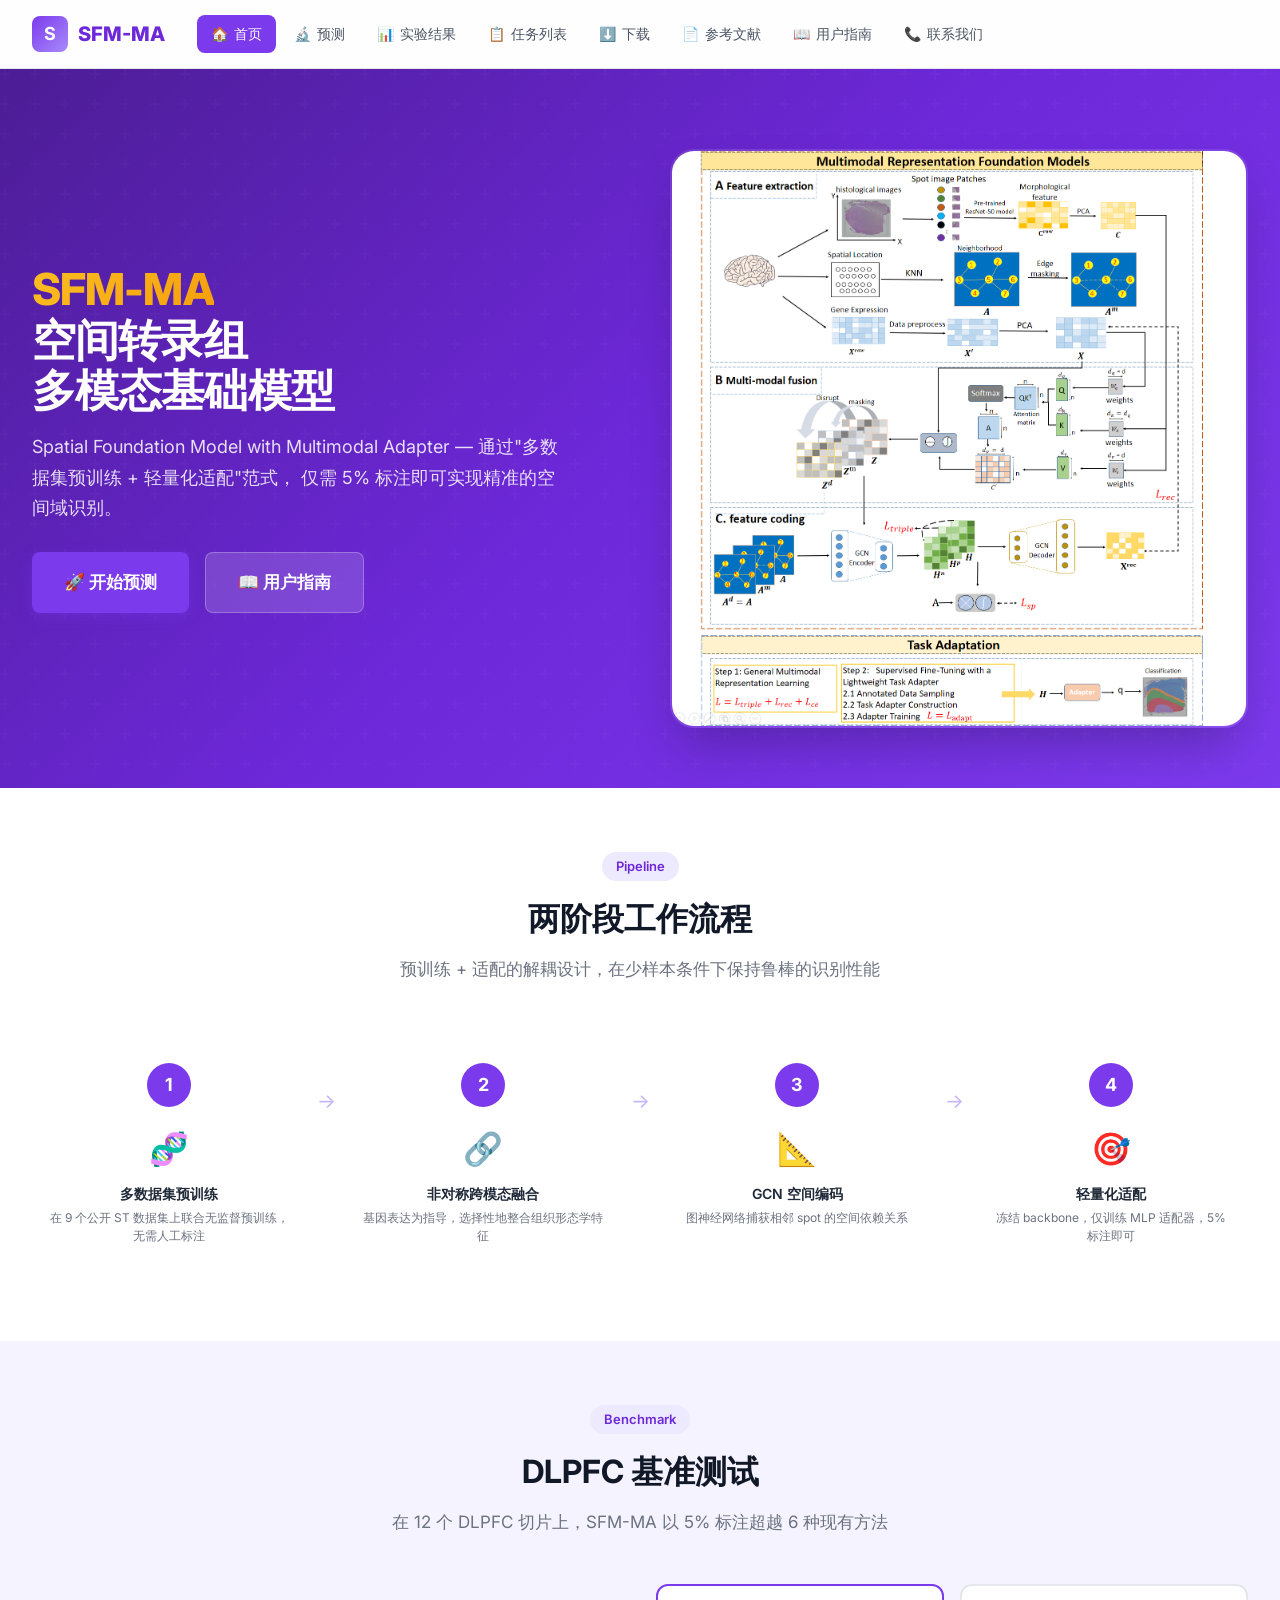
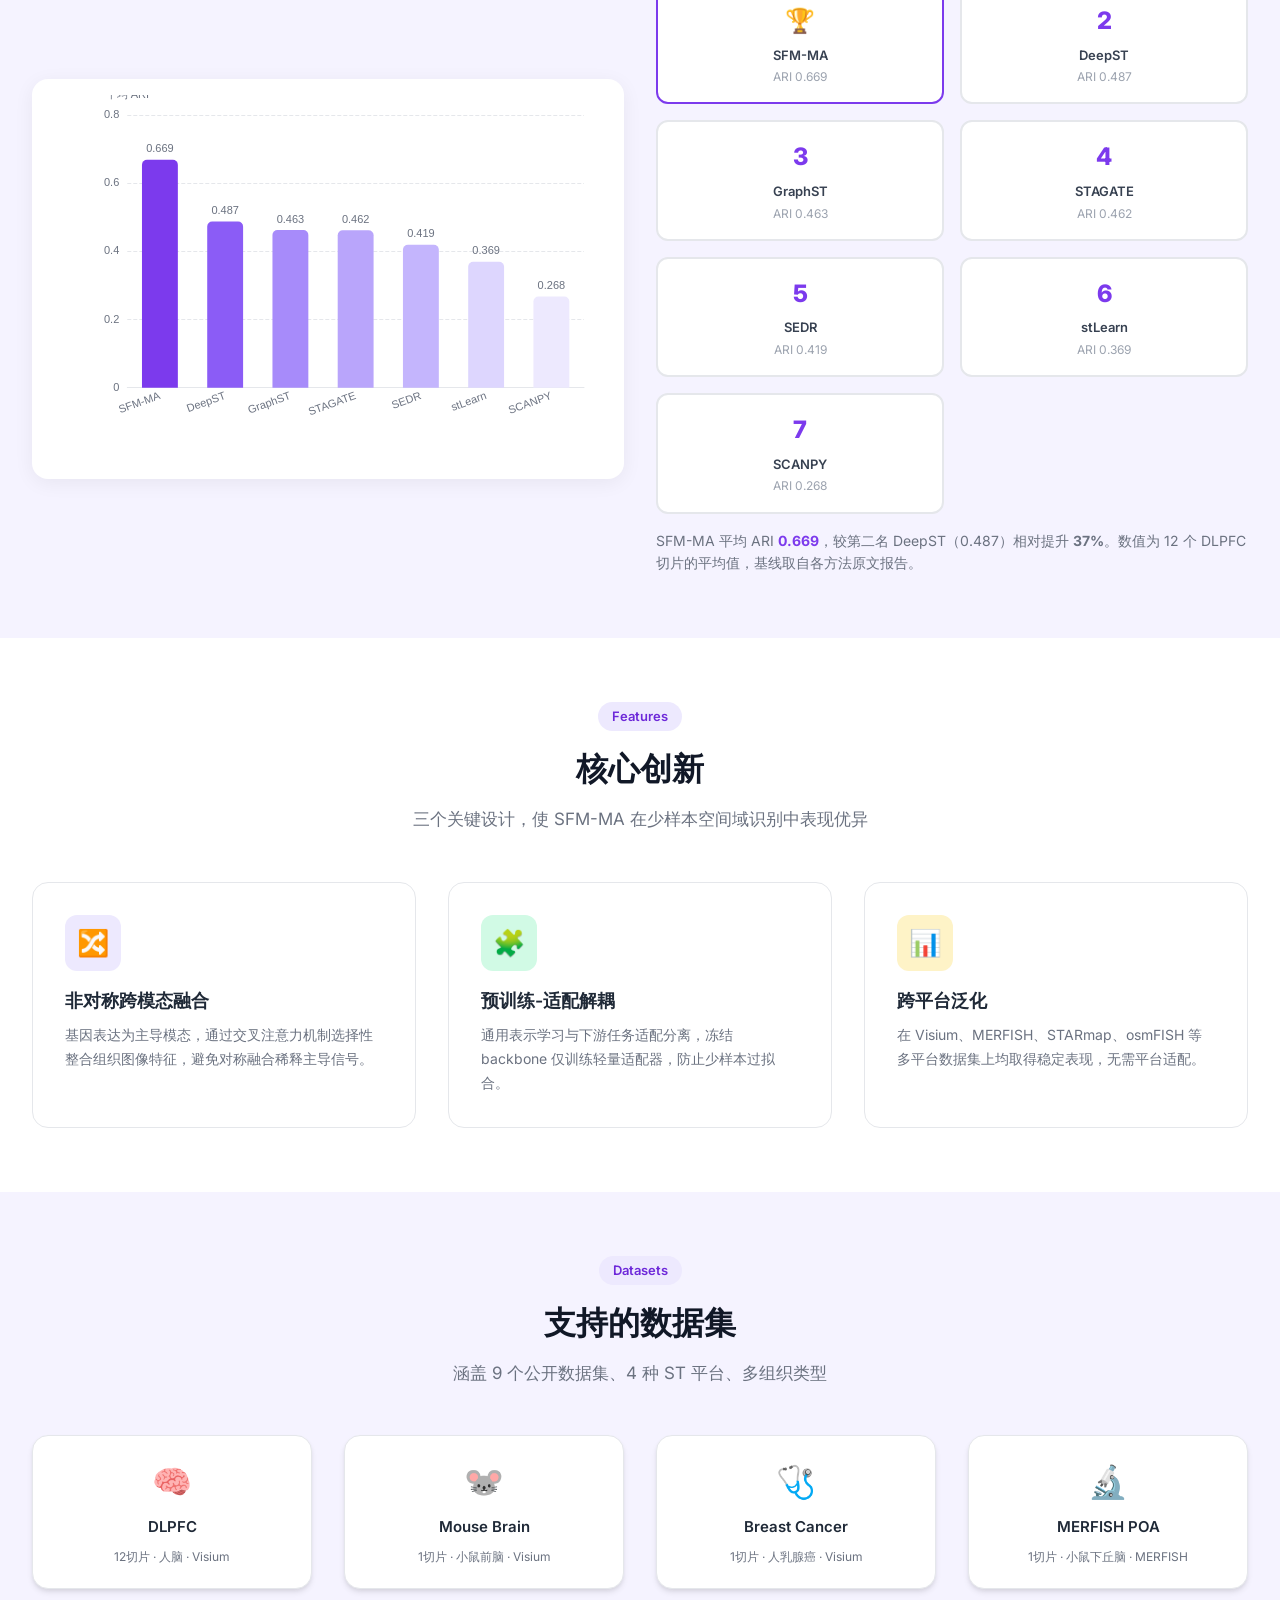
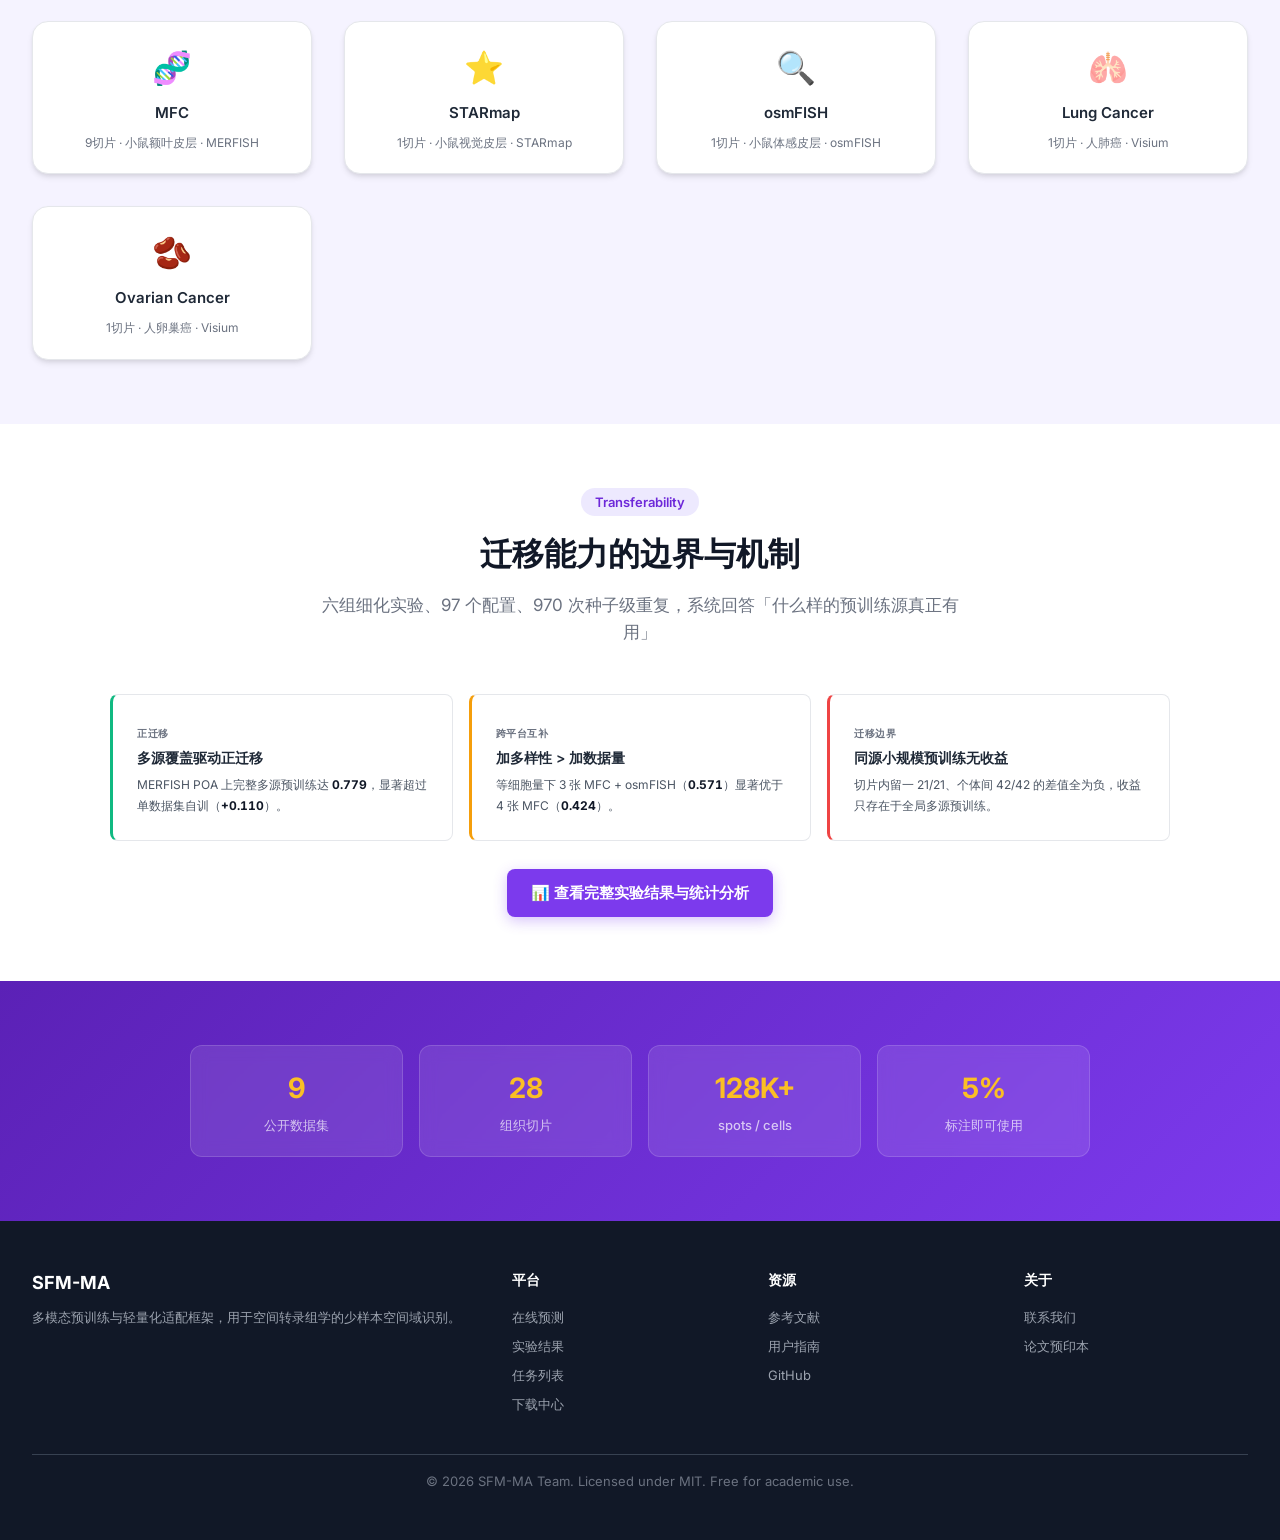
==== index.html @ b17f6df1 "发布 SFM-MA 在线服务静态站点 由 web/build_static_site.py 从 Flask 应用导出，纯静态、无后端依赖。  内容： - 8 个页面（首页 / 在线预测 / 实验结果 " ====
<!DOCTYPE html>
<html lang="zh-CN">
<head>
<meta charset="UTF-8">
<meta name="viewport" content="width=device-width, initial-scale=1.0">
<title>SFM-MA — 空间转录组多模态基础模型 — Spatial Foundation Model</title>
<link rel="icon" href="data:image/svg+xml,<svg xmlns='http://www.w3.org/2000/svg' viewBox='0 0 32 32'><rect width='32' height='32' rx='8' fill='%237C3AED'/><text x='16' y='23' font-size='20' font-weight='bold' fill='white' text-anchor='middle'>S</text></svg>">
<link rel="stylesheet" href="static/css/style.css">
<script src="static/js/echarts.min.js"></script>
<script>window.SFM_STATIC={base:"static/"};</script>
<script src="static/js/app.js"></script>


</head>
<body>

<!-- Navigation -->
<nav class="navbar">
  <div class="navbar-inner">
    <a href="index.html" class="navbar-logo">
      <span class="logo-icon">S</span>
      SFM-MA
    </a>
    <div class="navbar-links" id="navLinks">
      <a href="index.html" class="nav-link active">
        <span class="nav-icon">🏠</span>首页
      </a>
      <a href="predict.html" class="nav-link ">
        <span class="nav-icon">🔬</span>预测
      </a>
      <a href="experiments.html" class="nav-link ">
        <span class="nav-icon">📊</span>实验结果
      </a>
      <a href="tasks.html" class="nav-link ">
        <span class="nav-icon">📋</span>任务列表
      </a>
      <a href="download.html" class="nav-link ">
        <span class="nav-icon">⬇️</span>下载
      </a>
      <a href="references.html" class="nav-link ">
        <span class="nav-icon">📄</span>参考文献
      </a>
      <a href="guide.html" class="nav-link ">
        <span class="nav-icon">📖</span>用户指南
      </a>
      <a href="contact.html" class="nav-link ">
        <span class="nav-icon">📞</span>联系我们
      </a>
    </div>
    <button class="navbar-toggle" onclick="toggleNav()" aria-label="导航菜单">☰</button>
  </div>
</nav>



<!-- Hero -->
<section class="hero">
  <div class="hero-inner">
    <div>
      <h1>
        <span class="highlight">SFM-MA</span><br>
        空间转录组<br>多模态基础模型
      </h1>
      <p>
        Spatial Foundation Model with Multimodal Adapter — 通过"多数据集预训练 + 轻量化适配"范式，
        仅需 5% 标注即可实现精准的空间域识别。
      </p>
      <div class="hero-actions">
        <a href="predict.html" class="btn btn-primary btn-lg">🚀 开始预测</a>
        <a href="guide.html" class="btn btn-secondary btn-lg">📖 用户指南</a>
      </div>
    </div>
    <div class="hero-image">
      <img src="static/figs/SFM-MA-workflow.png" alt="SFM-MA Workflow">
    </div>
  </div>
</section>

<!-- 工作流程 -->
<section class="section" style="background: #fff;">
  <div class="section-inner">
    <div class="section-header">
      <span class="badge">Pipeline</span>
      <h2>两阶段工作流程</h2>
      <p>预训练 + 适配的解耦设计，在少样本条件下保持鲁棒的识别性能</p>
    </div>
    <div class="workflow">
      <div class="workflow-step">
        <span class="step-number">1</span>
        <span class="step-icon">🧬</span>
        <h4>多数据集预训练</h4>
        <p>在 9 个公开 ST 数据集上联合无监督预训练，无需人工标注</p>
      </div>
      <div class="workflow-connector">→</div>
      <div class="workflow-step">
        <span class="step-number">2</span>
        <span class="step-icon">🔗</span>
        <h4>非对称跨模态融合</h4>
        <p>基因表达为指导，选择性地整合组织形态学特征</p>
      </div>
      <div class="workflow-connector">→</div>
      <div class="workflow-step">
        <span class="step-number">3</span>
        <span class="step-icon">📐</span>
        <h4>GCN 空间编码</h4>
        <p>图神经网络捕获相邻 spot 的空间依赖关系</p>
      </div>
      <div class="workflow-connector">→</div>
      <div class="workflow-step">
        <span class="step-number">4</span>
        <span class="step-icon">🎯</span>
        <h4>轻量化适配</h4>
        <p>冻结 backbone，仅训练 MLP 适配器，5% 标注即可</p>
      </div>
    </div>
  </div>
</section>

<!-- 方法对比 -->
<section class="section" style="background: var(--primary-50);">
  <div class="section-inner">
    <div class="section-header">
      <span class="badge">Benchmark</span>
      <h2>DLPFC 基准测试</h2>
      <p>在 12 个 DLPFC 切片上，SFM-MA 以 5% 标注超越 6 种现有方法</p>
    </div>
    <div style="display: grid; grid-template-columns: 1fr 1fr; gap: 32px; align-items: center;">
      <div id="benchmarkChart" style="height: 400px; background: #fff; border-radius: 16px; box-shadow: 0 4px 20px rgba(0,0,0,0.06); padding: 16px;"></div>
      <div>
        <div class="methods-showcase" style="grid-template-columns: 1fr 1fr;" id="methodCards"></div>
        <p style="margin-top: 16px; font-size: 14px; color: var(--gray-500);" id="benchmarkNote"></p>
      </div>
    </div>
  </div>
</section>

<!-- 核心特点 -->
<section class="section" style="background: #fff;">
  <div class="section-inner">
    <div class="section-header">
      <span class="badge">Features</span>
      <h2>核心创新</h2>
      <p>三个关键设计，使 SFM-MA 在少样本空间域识别中表现优异</p>
    </div>
    <div class="grid-3">
      <div class="feature-card">
        <div class="fc-icon" style="background: var(--primary-100); color: var(--primary-600);">🔀</div>
        <h3>非对称跨模态融合</h3>
        <p>基因表达为主导模态，通过交叉注意力机制选择性整合组织图像特征，避免对称融合稀释主导信号。</p>
      </div>
      <div class="feature-card">
        <div class="fc-icon" style="background: #D1FAE5; color: #059669;">🧩</div>
        <h3>预训练-适配解耦</h3>
        <p>通用表示学习与下游任务适配分离，冻结 backbone 仅训练轻量适配器，防止少样本过拟合。</p>
      </div>
      <div class="feature-card">
        <div class="fc-icon" style="background: #FEF3C7; color: #D97706;">📊</div>
        <h3>跨平台泛化</h3>
        <p>在 Visium、MERFISH、STARmap、osmFISH 等多平台数据集上均取得稳定表现，无需平台适配。</p>
      </div>
    </div>
  </div>
</section>

<!-- 支持的数据集 -->
<section class="section" style="background: var(--primary-50);">
  <div class="section-inner">
    <div class="section-header">
      <span class="badge">Datasets</span>
      <h2>支持的数据集</h2>
      <p>涵盖 9 个公开数据集、4 种 ST 平台、多组织类型</p>
    </div>
    <div class="grid-4">
      
      <div class="card" style="text-align: center; padding: 20px 16px;">
        <div style="font-size: 32px; margin-bottom: 8px;">🧠</div>
        <h3 style="font-size: 15px; font-weight: 600;">DLPFC</h3>
        <p style="font-size: 12px;">12切片 · 人脑 · Visium</p>
      </div>
      
      <div class="card" style="text-align: center; padding: 20px 16px;">
        <div style="font-size: 32px; margin-bottom: 8px;">🐭</div>
        <h3 style="font-size: 15px; font-weight: 600;">Mouse Brain</h3>
        <p style="font-size: 12px;">1切片 · 小鼠前脑 · Visium</p>
      </div>
      
      <div class="card" style="text-align: center; padding: 20px 16px;">
        <div style="font-size: 32px; margin-bottom: 8px;">🩺</div>
        <h3 style="font-size: 15px; font-weight: 600;">Breast Cancer</h3>
        <p style="font-size: 12px;">1切片 · 人乳腺癌 · Visium</p>
      </div>
      
      <div class="card" style="text-align: center; padding: 20px 16px;">
        <div style="font-size: 32px; margin-bottom: 8px;">🔬</div>
        <h3 style="font-size: 15px; font-weight: 600;">MERFISH POA</h3>
        <p style="font-size: 12px;">1切片 · 小鼠下丘脑 · MERFISH</p>
      </div>
      
      <div class="card" style="text-align: center; padding: 20px 16px;">
        <div style="font-size: 32px; margin-bottom: 8px;">🧬</div>
        <h3 style="font-size: 15px; font-weight: 600;">MFC</h3>
        <p style="font-size: 12px;">9切片 · 小鼠额叶皮层 · MERFISH</p>
      </div>
      
      <div class="card" style="text-align: center; padding: 20px 16px;">
        <div style="font-size: 32px; margin-bottom: 8px;">⭐</div>
        <h3 style="font-size: 15px; font-weight: 600;">STARmap</h3>
        <p style="font-size: 12px;">1切片 · 小鼠视觉皮层 · STARmap</p>
      </div>
      
      <div class="card" style="text-align: center; padding: 20px 16px;">
        <div style="font-size: 32px; margin-bottom: 8px;">🔍</div>
        <h3 style="font-size: 15px; font-weight: 600;">osmFISH</h3>
        <p style="font-size: 12px;">1切片 · 小鼠体感皮层 · osmFISH</p>
      </div>
      
      <div class="card" style="text-align: center; padding: 20px 16px;">
        <div style="font-size: 32px; margin-bottom: 8px;">🫁</div>
        <h3 style="font-size: 15px; font-weight: 600;">Lung Cancer</h3>
        <p style="font-size: 12px;">1切片 · 人肺癌 · Visium</p>
      </div>
      
      <div class="card" style="text-align: center; padding: 20px 16px;">
        <div style="font-size: 32px; margin-bottom: 8px;">🫘</div>
        <h3 style="font-size: 15px; font-weight: 600;">Ovarian Cancer</h3>
        <p style="font-size: 12px;">1切片 · 人卵巢癌 · Visium</p>
      </div>
      
    </div>
  </div>
</section>

<!-- 迁移实验亮点 -->
<section class="section" style="background: #fff;">
  <div class="section-inner">
    <div class="section-header">
      <span class="badge">Transferability</span>
      <h2>迁移能力的边界与机制</h2>
      <p>六组细化实验、97 个配置、970 次种子级重复，系统回答「什么样的预训练源真正有用」</p>
    </div>
    <div class="finding-grid" style="max-width: 1060px; margin: 0 auto;">
      <div class="finding" data-kind="pos">
        <div class="finding-tag">正迁移</div>
        <h4>多源覆盖驱动正迁移</h4>
        <p>MERFISH POA 上完整多源预训练达 <b>0.779</b>，显著超过单数据集自训（<b>+0.110</b>）。</p>
      </div>
      <div class="finding" data-kind="eq">
        <div class="finding-tag">跨平台互补</div>
        <h4>加多样性 &gt; 加数据量</h4>
        <p>等细胞量下 3 张 MFC + osmFISH（<b>0.571</b>）显著优于 4 张 MFC（<b>0.424</b>）。</p>
      </div>
      <div class="finding" data-kind="neg">
        <div class="finding-tag">迁移边界</div>
        <h4>同源小规模预训练无收益</h4>
        <p>切片内留一 21/21、个体间 42/42 的差值全为负，收益只存在于全局多源预训练。</p>
      </div>
    </div>
    <div style="text-align: center; margin-top: 28px;">
      <a href="experiments.html" class="btn btn-primary">📊 查看完整实验结果与统计分析</a>
    </div>
  </div>
</section>

<!-- 统计数字 -->
<section class="section" style="background: linear-gradient(135deg, var(--primary-800), var(--primary-600)); color: #fff;">
  <div class="section-inner">
    <div class="stat-grid" style="max-width: 900px; margin: 0 auto;" id="heroStats">
      
      <div class="stat-card" style="background: rgba(255,255,255,0.1); border: 1px solid rgba(255,255,255,0.15); backdrop-filter: blur(8px);">
        <div class="stat-value" style="color: var(--accent-light);">9</div>
        <div class="stat-label" style="color: rgba(255,255,255,0.7);">公开数据集</div>
      </div>
      
      <div class="stat-card" style="background: rgba(255,255,255,0.1); border: 1px solid rgba(255,255,255,0.15); backdrop-filter: blur(8px);">
        <div class="stat-value" style="color: var(--accent-light);">28</div>
        <div class="stat-label" style="color: rgba(255,255,255,0.7);">组织切片</div>
      </div>
      
      <div class="stat-card" style="background: rgba(255,255,255,0.1); border: 1px solid rgba(255,255,255,0.15); backdrop-filter: blur(8px);">
        <div class="stat-value" style="color: var(--accent-light);">128K+</div>
        <div class="stat-label" style="color: rgba(255,255,255,0.7);">spots / cells</div>
      </div>
      
      <div class="stat-card" style="background: rgba(255,255,255,0.1); border: 1px solid rgba(255,255,255,0.15); backdrop-filter: blur(8px);">
        <div class="stat-value" style="color: var(--accent-light);">5%</div>
        <div class="stat-label" style="color: rgba(255,255,255,0.7);">标注即可使用</div>
      </div>
      
    </div>
  </div>
</section>

<script>
(function () {
  var S = window.SFM;

  // 基准图与方法卡：数值来自 /api/baselines，避免页面里再存一份会过期的副本
  S.api('/api/baselines').then(function (b) {
    var avg = b.dlpfc_average || {};
    var ranked = b.methods.filter(function (m) { return avg[m]; })
      .map(function (m) { return { name: m, ari: avg[m].ari, nmi: avg[m].nmi }; })
      .sort(function (x, y) { return y.ari - x.ari; });

    var shades = ['#7C3AED', '#8B5CF6', '#A78BFA', '#B9A5FB', '#C4B5FD', '#DDD6FE', '#EDE9FE'];
    S.chart('benchmarkChart', {
      tooltip: S.tooltipStyle({
        trigger: 'axis', axisPointer: { type: 'shadow' },
        formatter: function (ps) {
          var d = ranked[ps[0].dataIndex];
          return '<b>' + d.name + '</b><br/>ARI ' + S.fmt(d.ari, 3) + '<br/>NMI ' + S.fmt(d.nmi, 3);
        }
      }),
      grid: { left: 56, right: 24, top: 20, bottom: 40, containLabel: true },
      xAxis: Object.assign({ type: 'category', data: ranked.map(function (d) { return d.name; }) },
        S.axisStyle(), { axisLabel: { color: S.C.textSoft, fontSize: 11, rotate: 20 } }),
      yAxis: Object.assign({ type: 'value', min: 0, max: 0.8 }, S.axisStyle('平均 ARI')),
      series: [{
        type: 'bar', barWidth: '55%',
        data: ranked.map(function (d, i) {
          return {
            value: d.ari,
            itemStyle: { color: shades[i] || shades[shades.length - 1], borderRadius: [5, 5, 0, 0] }
          };
        }),
        label: {
          show: true, position: 'top', fontSize: 11, color: S.C.textSoft,
          formatter: function (p) { return S.fmt(p.value, 3); }
        }
      }]
    });

    document.getElementById('methodCards').innerHTML = ranked.map(function (d, i) {
      return '<div class="method-card" style="border-color:' +
        (i === 0 ? 'var(--primary-600)' : 'var(--gray-200)') + ';">' +
        '<div class="mc-rank">' + (i === 0 ? '🏆' : (i + 1)) + '</div>' +
        '<div class="mc-name">' + d.name + '</div>' +
        '<div class="mc-ari">ARI ' + S.fmt(d.ari, 3) + '</div></div>';
    }).join('');

    if (ranked.length > 1) {
      var top = ranked[0], second = ranked[1];
      var rel = ((top.ari - second.ari) / second.ari * 100).toFixed(0);
      document.getElementById('benchmarkNote').innerHTML =
        top.name + ' 平均 ARI <strong style="color:var(--primary-600);">' + S.fmt(top.ari, 3) +
        '</strong>，较第二名 ' + second.name + '（' + S.fmt(second.ari, 3) + '）相对提升 <strong>' +
        rel + '%</strong>。数值为 12 个 DLPFC 切片的平均值，基线取自各方法原文报告。';
    }
  }).catch(function () {
    document.getElementById('benchmarkNote').textContent =
      '基准数据尚未生成，请运行 python web/build_web_data.py。';
  });

  // 底部统计条：同样改为实测值
  S.api('/api/summary').then(function (d) {
    var s = d.datasets || {};
    var vals = [
      [s.n_datasets, '公开数据集'],
      [s.n_slices, '组织切片'],
      [s.total_spots ? (s.total_spots / 1000).toFixed(0) + 'K+' : '—', 'spots / cells'],
      ['5%', '标注即可使用']
    ];
    var cards = document.querySelectorAll('#heroStats .stat-card');
    vals.forEach(function (v, i) {
      if (!cards[i]) return;
      cards[i].querySelector('.stat-value').textContent = v[0] == null ? '—' : v[0];
      cards[i].querySelector('.stat-label').textContent = v[1];
    });
  }).catch(function () { /* 保留模板里的静态兜底数值 */ });
})();
</script>



<!-- Footer -->
<footer class="footer">
  <div class="footer-inner">
    <div class="footer-brand">
      <h4>SFM-MA</h4>
      <p>多模态预训练与轻量化适配框架，用于空间转录组学的少样本空间域识别。</p>
    </div>
    <div class="footer-col">
      <h5>平台</h5>
      <a href="predict.html">在线预测</a>
      <a href="experiments.html">实验结果</a>
      <a href="tasks.html">任务列表</a>
      <a href="download.html">下载中心</a>
    </div>
    <div class="footer-col">
      <h5>资源</h5>
      <a href="references.html">参考文献</a>
      <a href="guide.html">用户指南</a>
      <a href="https://github.com/lxh321123/SFM-MA" target="_blank">GitHub</a>
    </div>
    <div class="footer-col">
      <h5>关于</h5>
      <a href="contact.html">联系我们</a>
      <a href="https://arxiv.org" target="_blank">论文预印本</a>
    </div>
  </div>
  <div class="footer-bottom">
    © 2026 SFM-MA Team. Licensed under MIT. Free for academic use.
  </div>
</footer>

<script>
function toggleNav() {
  document.getElementById('navLinks').classList.toggle('open');
}
// 点击页面其他区域关闭导航
document.addEventListener('click', function(e) {
  if (!e.target.closest('.navbar')) {
    document.getElementById('navLinks').classList.remove('open');
  }
});
</script>


<script>
/* 静态模式：把页面上残留的 /api/download/<key> 链接改写到 files/ 实际文件 */
(function () {
  if (!window.SFM_STATIC) return;
  fetch(window.SFM_STATIC.base + 'data/downloads.json')
    .then(function (r) { return r.json(); })
    .then(function (list) {
      var by = {};
      list.forEach(function (i) { by[i.key] = i; });
      document.querySelectorAll('a[href*="/api/download/"]').forEach(function (a) {
        var key = a.getAttribute('href').split('/api/download/')[1];
        var item = by[key];
        if (item && item.available) {
          // href 已是相对站点根的 files/xxx，页面本身也在根目录，直接用即可
          a.setAttribute('href', item.href);
          a.setAttribute('download', item.filename);
        } else {
          a.classList.add('disabled');
          a.removeAttribute('href');
          a.title = item && item.reason ? item.reason : '该文件未包含在静态站点中';
        }
      });
    });
})();
</script>
</body>
</html>
---- static/css/style.css ----
/* ==========================================================
   SFM-MA Web — Purple Theme Design System
   Reference: enrichRBP-style bioinformatics platform
   ========================================================== */

@import url('https://fonts.googleapis.com/css2?family=Inter:wght@300;400;500;600;700;800&display=swap');

:root {
  /* Purple Palette */
  --primary-50: #F5F3FF;
  --primary-100: #EDE9FE;
  --primary-200: #DDD6FE;
  --primary-300: #C4B5FD;
  --primary-400: #A78BFA;
  --primary-500: #8B5CF6;
  --primary-600: #7C3AED;
  --primary-700: #6D28D9;
  --primary-800: #5B21B6;
  --primary-900: #4C1D95;

  /* Neutral */
  --gray-50: #F9FAFB;
  --gray-100: #F3F4F6;
  --gray-200: #E5E7EB;
  --gray-300: #D1D5DB;
  --gray-400: #9CA3AF;
  --gray-500: #6B7280;
  --gray-600: #4B5563;
  --gray-700: #374151;
  --gray-800: #1F2937;
  --gray-900: #111827;

  /* Accent */
  --accent: #F59E0B;
  --accent-light: #FBBF24;
  --success: #10B981;
  --error: #EF4444;
  --warning: #F59E0B;

  /* Spacing */
  --space-xs: 4px;
  --space-sm: 8px;
  --space-md: 16px;
  --space-lg: 24px;
  --space-xl: 32px;
  --space-2xl: 48px;
  --space-3xl: 64px;

  /* Typography */
  --font: 'Inter', -apple-system, 'Microsoft YaHei', sans-serif;
  --font-mono: 'JetBrains Mono', 'Consolas', monospace;

  /* Shadows */
  --shadow-sm: 0 1px 2px rgba(0,0,0,0.05);
  --shadow: 0 4px 6px -1px rgba(0,0,0,0.1), 0 2px 4px -1px rgba(0,0,0,0.06);
  --shadow-md: 0 10px 15px -3px rgba(0,0,0,0.1), 0 4px 6px -2px rgba(0,0,0,0.05);
  --shadow-lg: 0 20px 25px -5px rgba(0,0,0,0.1), 0 10px 10px -5px rgba(0,0,0,0.04);
  --shadow-xl: 0 25px 50px -12px rgba(0,0,0,0.25);

  /* Radius */
  --radius-sm: 8px;      /* 表单控件 / 小徽标：此前被 6 处引用但未定义，圆角一直是 0 */
  --radius: 12px;
  --radius-lg: 16px;
  --radius-xl: 24px;
  --radius-full: 9999px;

  /* Transitions */
  --transition: all 0.2s cubic-bezier(0.4,0,0.2,1);
}

/* ==========================================================
   Reset & Base
   ========================================================== */
*, *::before, *::after { box-sizing: border-box; margin: 0; padding: 0; }

html { scroll-behavior: smooth; }

body {
  font-family: var(--font);
  background: var(--primary-50);
  color: var(--gray-800);
  line-height: 1.6;
  min-height: 100vh;
  display: flex;
  flex-direction: column;
}

a { color: var(--primary-600); text-decoration: none; transition: var(--transition); }
a:hover { color: var(--primary-800); }

img { max-width: 100%; height: auto; }

/* ==========================================================
   Navigation
   ========================================================== */
.navbar {
  background: rgba(255,255,255,0.9);
  backdrop-filter: blur(12px);
  -webkit-backdrop-filter: blur(12px);
  border-bottom: 1px solid var(--gray-200);
  position: sticky;
  top: 0;
  z-index: 1000;
  padding: 0 var(--space-xl);
}

.navbar-inner {
  max-width: 1280px;
  margin: 0 auto;
  display: flex;
  align-items: center;
  height: 68px;
  gap: var(--space-xl);
}

.navbar-logo {
  display: flex;
  align-items: center;
  gap: 10px;
  font-weight: 800;
  font-size: 20px;
  color: var(--primary-700);
  flex-shrink: 0;
}

.navbar-logo .logo-icon {
  width: 36px;
  height: 36px;
  background: linear-gradient(135deg, var(--primary-600), var(--primary-400));
  border-radius: var(--radius-sm);
  display: flex;
  align-items: center;
  justify-content: center;
  color: #fff;
  font-size: 18px;
  font-weight: 700;
}

.navbar-links {
  display: flex;
  align-items: center;
  gap: 4px;
  flex: 1;
  overflow-x: auto;
  scrollbar-width: none;
}

.navbar-links::-webkit-scrollbar { display: none; }

.navbar-links a {
  padding: 8px 14px;
  border-radius: var(--radius-sm);
  color: var(--gray-600);
  font-size: 14px;
  font-weight: 500;
  white-space: nowrap;
  transition: var(--transition);
}

.navbar-links a:hover {
  background: var(--primary-100);
  color: var(--primary-700);
}

.navbar-links a.active {
  background: var(--primary-600);
  color: #fff;
}

.navbar-links a .nav-icon { margin-right: 6px; }

.navbar-right {
  display: flex;
  align-items: center;
  gap: var(--space-md);
  flex-shrink: 0;
}

.navbar-toggle {
  display: none;
  background: none;
  border: none;
  font-size: 24px;
  color: var(--gray-600);
  cursor: pointer;
  padding: 8px;
}

/* ==========================================================
   Hero Section
   ========================================================== */
.hero {
  background: linear-gradient(135deg, var(--primary-900) 0%, var(--primary-700) 50%, var(--primary-600) 100%);
  color: #fff;
  padding: 80px var(--space-xl) 60px;
  position: relative;
  overflow: hidden;
}

.hero::before {
  content: '';
  position: absolute;
  top: 0; right: 0; bottom: 0; left: 0;
  background: url("data:image/svg+xml,%3Csvg width='60' height='60' viewBox='0 0 60 60' xmlns='http://www.w3.org/2000/svg'%3E%3Cg fill='none' fill-rule='evenodd'%3E%3Cg fill='%23ffffff' fill-opacity='0.04'%3E%3Cpath d='M36 34v-4h-2v4h-4v2h4v4h2v-4h4v-2h-4zm0-30V0h-2v4h-4v2h4v4h2V6h4V4h-4zM6 34v-4H4v4H0v2h4v4h2v-4h4v-2H6zM6 4V0H4v4H0v2h4v4h2V6h4V4H6z'/%3E%3C/g%3E%3C/g%3E%3C/svg%3E");
  opacity: 0.5;
}

.hero-inner {
  max-width: 1280px;
  margin: 0 auto;
  position: relative;
  z-index: 1;
  display: grid;
  grid-template-columns: 1fr 1fr;
  gap: 60px;
  align-items: center;
}

.hero h1 {
  font-size: 44px;
  font-weight: 800;
  line-height: 1.15;
  margin-bottom: 16px;
  letter-spacing: -0.02em;
}

.hero h1 .highlight {
  background: linear-gradient(135deg, var(--accent-light), var(--accent));
  -webkit-background-clip: text;
  -webkit-text-fill-color: transparent;
  background-clip: text;
}

.hero p {
  font-size: 18px;
  line-height: 1.7;
  color: rgba(255,255,255,0.85);
  margin-bottom: 28px;
  max-width: 540px;
}

.hero-actions {
  display: flex;
  gap: var(--space-md);
  flex-wrap: wrap;
}

.hero-image {
  display: flex;
  justify-content: center;
  align-items: center;
}

.hero-image img {
  border-radius: var(--radius-xl);
  box-shadow: var(--shadow-xl);
  max-width: 100%;
  border: 2px solid rgba(255,255,255,0.1);
}

/* ==========================================================
   Buttons
   ========================================================== */
.btn {
  display: inline-flex;
  align-items: center;
  gap: 8px;
  padding: 12px 24px;
  border-radius: var(--radius-sm);
  font-size: 15px;
  font-weight: 600;
  font-family: var(--font);
  border: none;
  cursor: pointer;
  transition: var(--transition);
  text-decoration: none;
  white-space: nowrap;
}

.btn-primary {
  background: var(--primary-600);
  color: #fff;
  box-shadow: 0 4px 14px rgba(124,58,237,0.3);
}

.btn-primary:hover {
  background: var(--primary-700);
  box-shadow: 0 6px 20px rgba(124,58,237,0.4);
  transform: translateY(-1px);
  color: #fff;
}

.btn-secondary {
  background: rgba(255,255,255,0.15);
  color: #fff;
  border: 1px solid rgba(255,255,255,0.25);
}

.btn-secondary:hover {
  background: rgba(255,255,255,0.25);
  color: #fff;
}

.btn-outline {
  background: transparent;
  color: var(--primary-600);
  border: 2px solid var(--primary-300);
}

.btn-outline:hover {
  background: var(--primary-50);
  border-color: var(--primary-500);
}

.btn-success {
  background: var(--success);
  color: #fff;
}

.btn-success:hover { background: #059669; color: #fff; }

.btn-sm { padding: 8px 16px; font-size: 13px; }
.btn-lg { padding: 16px 32px; font-size: 17px; }

/* ==========================================================
   Sections
   ========================================================== */
.section {
  padding: 64px var(--space-xl);
}

.section-inner {
  max-width: 1280px;
  margin: 0 auto;
}

.section-header {
  text-align: center;
  margin-bottom: 48px;
}

.section-header h2 {
  font-size: 32px;
  font-weight: 700;
  color: var(--gray-900);
  margin-bottom: 12px;
}

.section-header p {
  font-size: 17px;
  color: var(--gray-500);
  max-width: 640px;
  margin: 0 auto;
}

.section-header .badge {
  display: inline-block;
  background: var(--primary-100);
  color: var(--primary-700);
  padding: 4px 14px;
  border-radius: var(--radius-full);
  font-size: 13px;
  font-weight: 600;
  margin-bottom: 12px;
}

/* ==========================================================
   Cards
   ========================================================== */
.card {
  background: #fff;
  border-radius: var(--radius-lg);
  box-shadow: var(--shadow);
  padding: var(--space-xl);
  transition: var(--transition);
  border: 1px solid var(--gray-200);
}

.card:hover { box-shadow: var(--shadow-md); }

.card-gradient {
  background: linear-gradient(135deg, var(--primary-50), #fff);
}

.card-icon {
  width: 48px;
  height: 48px;
  border-radius: var(--radius);
  display: flex;
  align-items: center;
  justify-content: center;
  font-size: 22px;
  margin-bottom: var(--space-md);
}

.card-icon.purple { background: var(--primary-100); color: var(--primary-600); }
.card-icon.green { background: #D1FAE5; color: #059669; }
.card-icon.amber { background: #FEF3C7; color: #D97706; }
.card-icon.blue { background: #DBEAFE; color: #2563EB; }

.card h3 { font-size: 18px; font-weight: 600; margin-bottom: 8px; color: var(--gray-800); }
.card p { font-size: 14px; color: var(--gray-500); line-height: 1.7; }

/* ==========================================================
   Grids
   ========================================================== */
.grid-2 { display: grid; grid-template-columns: 1fr 1fr; gap: var(--space-xl); }
.grid-3 { display: grid; grid-template-columns: 1fr 1fr 1fr; gap: var(--space-xl); }
.grid-4 { display: grid; grid-template-columns: 1fr 1fr 1fr 1fr; gap: var(--space-xl); }

/* ==========================================================
   Form Elements
   ========================================================== */
.form-section {
  background: #fff;
  border-radius: var(--radius-lg);
  box-shadow: var(--shadow);
  padding: var(--space-xl);
  margin-bottom: var(--space-xl);
  border: 1px solid var(--gray-200);
}

.form-section h3 {
  font-size: 18px;
  font-weight: 600;
  color: var(--gray-800);
  margin-bottom: 4px;
}

.form-section .form-desc {
  font-size: 14px;
  color: var(--gray-500);
  margin-bottom: var(--space-lg);
}

.form-group {
  margin-bottom: var(--space-lg);
}

.form-group label {
  display: block;
  font-size: 14px;
  font-weight: 600;
  color: var(--gray-700);
  margin-bottom: 6px;
}

.form-group .label-desc {
  font-size: 12px;
  color: var(--gray-400);
  margin-bottom: 6px;
}

.form-control {
  width: 100%;
  padding: 10px 14px;
  border: 2px solid var(--gray-200);
  border-radius: var(--radius-sm);
  font-size: 14px;
  font-family: var(--font);
  color: var(--gray-800);
  background: var(--gray-50);
  transition: var(--transition);
  outline: none;
}

.form-control:focus {
  border-color: var(--primary-400);
  background: #fff;
  box-shadow: 0 0 0 4px rgba(139,92,246,0.1);
}

.form-control::placeholder { color: var(--gray-400); }

select.form-control { cursor: pointer; appearance: none; background-image: url("data:image/svg+xml,%3Csvg xmlns='http://www.w3.org/2000/svg' width='12' height='12' viewBox='0 0 12 12'%3E%3Cpath fill='%236B7280' d='M6 8L1 3h10z'/%3E%3C/svg%3E"); background-repeat: no-repeat; background-position: right 12px center; padding-right: 36px; }

textarea.form-control { resize: vertical; min-height: 100px; font-family: var(--font-mono); font-size: 13px; }

.form-row { display: grid; grid-template-columns: 1fr 1fr; gap: var(--space-md); }

.form-tip {
  background: var(--primary-50);
  border: 1px solid var(--primary-200);
  border-radius: var(--radius-sm);
  padding: 12px 16px;
  font-size: 13px;
  color: var(--primary-700);
  margin-bottom: var(--space-lg);
  display: flex;
  align-items: flex-start;
  gap: 8px;
}

.form-tip .tip-icon { flex-shrink: 0; font-size: 16px; }

/* ==========================================================
   Stats / Metrics
   ========================================================== */
.stat-grid {
  display: grid;
  grid-template-columns: repeat(auto-fit, minmax(180px, 1fr));
  gap: var(--space-md);
}

.stat-card {
  background: #fff;
  border: 1px solid var(--gray-200);
  border-radius: var(--radius);
  padding: 20px;
  text-align: center;
  transition: var(--transition);
}

.stat-card:hover { box-shadow: var(--shadow); border-color: var(--primary-300); }

.stat-value {
  font-size: 28px;
  font-weight: 700;
  color: var(--primary-600);
  margin-bottom: 4px;
}

.stat-label {
  font-size: 13px;
  color: var(--gray-500);
  font-weight: 500;
}

/* ==========================================================
   Table
   ========================================================== */
.table-container {
  background: #fff;
  border-radius: var(--radius-lg);
  box-shadow: var(--shadow);
  border: 1px solid var(--gray-200);
  overflow: hidden;
}

.table-header {
  padding: var(--space-md) var(--space-lg);
  border-bottom: 1px solid var(--gray-200);
  display: flex;
  align-items: center;
  justify-content: space-between;
  gap: var(--space-md);
  flex-wrap: wrap;
}

.table-header h3 { font-size: 16px; font-weight: 600; color: var(--gray-800); }

.table-search {
  display: flex;
  gap: var(--space-sm);
}

.table-search input {
  padding: 8px 12px;
  border: 2px solid var(--gray-200);
  border-radius: var(--radius-sm);
  font-size: 13px;
  width: 220px;
  outline: none;
}

.table-search input:focus { border-color: var(--primary-400); }

table {
  width: 100%;
  border-collapse: collapse;
}

table th {
  background: var(--gray-50);
  padding: 12px var(--space-lg);
  text-align: left;
  font-size: 12px;
  font-weight: 600;
  color: var(--gray-500);
  text-transform: uppercase;
  letter-spacing: 0.05em;
  border-bottom: 1px solid var(--gray-200);
}

table td {
  padding: 12px var(--space-lg);
  font-size: 14px;
  color: var(--gray-700);
  border-bottom: 1px solid var(--gray-100);
}

table tr:hover { background: var(--primary-50); }
table tr:last-child td { border-bottom: none; }

/* Status badges */
.status-badge {
  display: inline-flex;
  align-items: center;
  gap: 5px;
  padding: 3px 10px;
  border-radius: var(--radius-full);
  font-size: 12px;
  font-weight: 600;
}

.status-badge.completed { background: #D1FAE5; color: #065F46; }
.status-badge.running { background: #DBEAFE; color: #1E40AF; }
.status-badge.pending { background: #FEF3C7; color: #92400E; }
.status-badge.error { background: #FEE2E2; color: #991B1B; }

.status-dot {
  width: 6px;
  height: 6px;
  border-radius: 50%;
}

.status-badge.completed .status-dot { background: var(--success); }
.status-badge.running .status-dot { background: #3B82F6; animation: pulse 1.5s infinite; }
.status-badge.pending .status-dot { background: var(--warning); }

@keyframes pulse {
  0%, 100% { opacity: 1; }
  50% { opacity: 0.4; }
}

/* ==========================================================
   Workflow Steps
   ========================================================== */
.workflow {
  display: flex;
  align-items: flex-start;
  gap: 0;
  position: relative;
  padding: var(--space-xl) 0;
}

.workflow-step {
  flex: 1;
  text-align: center;
  position: relative;
  padding: 0 var(--space-md);
}

.workflow-step .step-number {
  width: 44px;
  height: 44px;
  border-radius: 50%;
  background: var(--primary-600);
  color: #fff;
  display: flex;
  align-items: center;
  justify-content: center;
  font-size: 18px;
  font-weight: 700;
  margin: 0 auto var(--space-md);
  position: relative;
  z-index: 2;
}

.workflow-step .step-icon { font-size: 32px; margin-bottom: 8px; display: block; }

.workflow-step h4 {
  font-size: 14px;
  font-weight: 600;
  color: var(--gray-800);
  margin-bottom: 4px;
}

.workflow-step p {
  font-size: 12px;
  color: var(--gray-500);
  line-height: 1.5;
}

.workflow-connector {
  flex: 0 0 40px;
  display: flex;
  align-items: center;
  justify-content: center;
  padding-top: 22px;
  color: var(--primary-300);
  font-size: 20px;
}

/* ==========================================================
   Chart containers
   ========================================================== */
.chart-container {
  background: #fff;
  border-radius: var(--radius-lg);
  box-shadow: var(--shadow);
  border: 1px solid var(--gray-200);
  padding: var(--space-lg);
  margin-bottom: var(--space-lg);
}

.chart-container h4 {
  font-size: 15px;
  font-weight: 600;
  color: var(--gray-800);
  margin-bottom: var(--space-md);
}

.chart-box {
  width: 100%;
  height: 400px;
}

.chart-box-sm { height: 280px; }

/* ==========================================================
   Feature cards (home page)
   ========================================================== */
.feature-card {
  background: #fff;
  border-radius: var(--radius-lg);
  padding: var(--space-xl);
  border: 1px solid var(--gray-200);
  transition: var(--transition);
}

.feature-card:hover {
  box-shadow: var(--shadow-md);
  transform: translateY(-2px);
  border-color: var(--primary-300);
}

.feature-card .fc-icon {
  width: 56px;
  height: 56px;
  border-radius: var(--radius);
  display: flex;
  align-items: center;
  justify-content: center;
  font-size: 26px;
  margin-bottom: var(--space-md);
}

.feature-card h3 { font-size: 18px; font-weight: 600; margin-bottom: 8px; }
.feature-card p { font-size: 14px; color: var(--gray-500); line-height: 1.7; }

/* ==========================================================
   Methods showcase
   ========================================================== */
.methods-showcase {
  display: grid;
  grid-template-columns: repeat(auto-fill, minmax(160px, 1fr));
  gap: var(--space-md);
}

.method-card {
  background: #fff;
  border: 2px solid var(--gray-200);
  border-radius: var(--radius);
  padding: var(--space-md);
  text-align: center;
  cursor: pointer;
  transition: var(--transition);
}

.method-card:hover { border-color: var(--primary-300); box-shadow: var(--shadow-sm); }
.method-card.selected { border-color: var(--primary-600); background: var(--primary-50); }

.method-card .mc-rank {
  font-size: 24px;
  font-weight: 800;
  color: var(--primary-600);
  margin-bottom: 4px;
}

.method-card .mc-name { font-size: 13px; font-weight: 600; color: var(--gray-700); }
.method-card .mc-ari { font-size: 12px; color: var(--gray-400); margin-top: 2px; }

/* ==========================================================
   Footer
   ========================================================== */
.footer {
  background: var(--gray-900);
  color: var(--gray-400);
  padding: var(--space-2xl) var(--space-xl);
  margin-top: auto;
}

.footer-inner {
  max-width: 1280px;
  margin: 0 auto;
  display: grid;
  grid-template-columns: 2fr 1fr 1fr 1fr;
  gap: var(--space-xl);
}

.footer-brand h4 {
  color: #fff;
  font-size: 18px;
  font-weight: 700;
  margin-bottom: 8px;
}

.footer-brand p { font-size: 13px; line-height: 1.7; }

.footer-col h5 {
  color: #fff;
  font-size: 14px;
  font-weight: 600;
  margin-bottom: var(--space-md);
}

.footer-col a {
  display: block;
  font-size: 13px;
  color: var(--gray-400);
  margin-bottom: 8px;
}

.footer-col a:hover { color: var(--primary-300); }

.footer-bottom {
  max-width: 1280px;
  margin: var(--space-xl) auto 0;
  padding-top: var(--space-md);
  border-top: 1px solid var(--gray-700);
  text-align: center;
  font-size: 13px;
  color: var(--gray-500);
}

/* ==========================================================
   Page Content
   ========================================================== */
.page-content {
  flex: 1;
  padding: var(--space-2xl) var(--space-xl);
}

.page-content-inner {
  max-width: 1280px;
  margin: 0 auto;
}

.page-header {
  margin-bottom: var(--space-xl);
}

.page-header h1 {
  font-size: 28px;
  font-weight: 700;
  color: var(--gray-900);
  margin-bottom: 8px;
}

.page-header p {
  font-size: 15px;
  color: var(--gray-500);
  max-width: 640px;
}

/* Breadcrumb */
.breadcrumb {
  display: flex;
  align-items: center;
  gap: 8px;
  font-size: 13px;
  color: var(--gray-400);
  margin-bottom: var(--space-lg);
}

.breadcrumb a { color: var(--gray-500); }
.breadcrumb a:hover { color: var(--primary-600); }

/* ==========================================================
   Empty state
   ========================================================== */
.empty-state {
  text-align: center;
  padding: var(--space-3xl) var(--space-xl);
}

.empty-state .empty-icon {
  font-size: 64px;
  margin-bottom: var(--space-lg);
  opacity: 0.5;
}

.empty-state h3 {
  font-size: 20px;
  font-weight: 600;
  color: var(--gray-700);
  margin-bottom: 8px;
}

.empty-state p {
  color: var(--gray-400);
  max-width: 400px;
  margin: 0 auto var(--space-xl);
}

/* ==========================================================
   Loading spinner
   ========================================================== */
.spinner {
  display: inline-block;
  width: 20px;
  height: 20px;
  border: 2px solid var(--gray-200);
  border-top-color: var(--primary-600);
  border-radius: 50%;
  animation: spin 0.6s linear infinite;
}

@keyframes spin { to { transform: rotate(360deg); } }

.loading-overlay {
  display: flex;
  align-items: center;
  justify-content: center;
  flex-direction: column;
  gap: var(--space-md);
  padding: var(--space-3xl);
}

.loading-overlay p { color: var(--gray-500); font-size: 14px; }

/* ==========================================================
   Tab navigation (results page)
   ========================================================== */
.tabs {
  display: flex;
  gap: 4px;
  border-bottom: 2px solid var(--gray-200);
  margin-bottom: var(--space-xl);
  overflow-x: auto;
  scrollbar-width: none;
}

.tabs::-webkit-scrollbar { display: none; }

.tab {
  padding: 12px 20px;
  font-size: 14px;
  font-weight: 500;
  color: var(--gray-500);
  border: none;
  background: none;
  cursor: pointer;
  border-bottom: 2px solid transparent;
  margin-bottom: -2px;
  transition: var(--transition);
  white-space: nowrap;
  font-family: var(--font);
}

.tab:hover { color: var(--primary-600); }

.tab.active {
  color: var(--primary-600);
  border-bottom-color: var(--primary-600);
  font-weight: 600;
}

.tab-content { display: none; }
.tab-content.active { display: block; }

/* ==========================================================
   Responsive
   ========================================================== */
@media (max-width: 1024px) {
  .hero-inner { grid-template-columns: 1fr; text-align: center; }
  .hero p { margin: 0 auto 28px; }
  .hero-actions { justify-content: center; }
  .grid-3, .grid-4 { grid-template-columns: 1fr 1fr; }
  .footer-inner { grid-template-columns: 1fr 1fr; }
}

@media (max-width: 768px) {
  .navbar-toggle { display: block; }
  .navbar-links {
    display: none;
    position: absolute;
    top: 68px;
    left: 0;
    right: 0;
    background: #fff;
    flex-direction: column;
    padding: var(--space-md);
    border-bottom: 1px solid var(--gray-200);
    box-shadow: var(--shadow-md);
  }
  .navbar-links.open { display: flex; }
  .navbar-right { display: none; }

  .hero h1 { font-size: 32px; }
  .section-header h2 { font-size: 26px; }

  .grid-2, .grid-3, .grid-4 { grid-template-columns: 1fr; }
  .form-row { grid-template-columns: 1fr; }

  .workflow { flex-direction: column; gap: var(--space-lg); }
  .workflow-connector { transform: rotate(90deg); padding-top: 0; }

  .footer-inner { grid-template-columns: 1fr; }
  .footer-bottom { text-align: center; }
}

/* ==========================================================
   Utilities
   ========================================================== */
.text-center { text-align: center; }
.text-muted { color: var(--gray-500); }
.mt-lg { margin-top: var(--space-lg); }
.mt-xl { margin-top: var(--space-xl); }
.mb-lg { margin-bottom: var(--space-lg); }
.mb-xl { margin-bottom: var(--space-xl); }
.gap-md { gap: var(--space-md); }
.flex-center { display: flex; align-items: center; justify-content: center; }
.flex-gap { display: flex; gap: var(--space-md); flex-wrap: wrap; }

/* ==========================================================
   实验结果页组件 —— KPI / 标签页 / 森林图面板 / 数据表 / 结论卡
   ========================================================== */

/* KPI 概览条 */
.kpi-row {
  display: grid;
  grid-template-columns: repeat(5, 1fr);
  gap: var(--space-md);
  margin-bottom: var(--space-xl);
}

.kpi-card {
  background: #fff;
  border: 1px solid var(--gray-200);
  border-radius: var(--radius-lg);
  padding: var(--space-lg);
  box-shadow: var(--shadow-sm);
  transition: var(--transition);
}

.kpi-card:hover { box-shadow: var(--shadow); transform: translateY(-2px); }

.kpi-card.kpi-hi {
  background: linear-gradient(135deg, var(--primary-600), var(--primary-800));
  border-color: transparent;
}

.kpi-card.kpi-hi .kpi-value { color: #fff; }
.kpi-card.kpi-hi .kpi-label { color: rgba(255,255,255,.92); }
.kpi-card.kpi-hi .kpi-sub { color: rgba(255,255,255,.72); }

.kpi-value {
  font-size: 30px;
  font-weight: 800;
  line-height: 1.1;
  color: var(--primary-700);
  font-variant-numeric: tabular-nums;
}

.kpi-label { font-size: 13px; font-weight: 600; color: var(--gray-700); margin-top: 6px; }
.kpi-sub { font-size: 11px; color: var(--gray-500); margin-top: 3px; }

.kpi-card.skeleton {
  min-height: 104px;
  background: linear-gradient(90deg, var(--gray-100) 25%, var(--gray-50) 50%, var(--gray-100) 75%);
  background-size: 200% 100%;
  animation: shimmer 1.4s infinite;
}

@keyframes shimmer {
  0% { background-position: 200% 0; }
  100% { background-position: -200% 0; }
}

/* 小节标题行 + 药丸标签 */
.section-title-row {
  display: flex;
  align-items: center;
  gap: var(--space-md);
  flex-wrap: wrap;
  margin-bottom: 4px;
}

.section-title-row h3 { margin-bottom: 0; }

.pill {
  display: inline-flex;
  align-items: center;
  padding: 3px 11px;
  border-radius: var(--radius-full);
  font-size: 11px;
  font-weight: 600;
  letter-spacing: .01em;
}

.pill-primary { background: var(--primary-100); color: var(--primary-700); }
.pill-gray { background: var(--gray-100); color: var(--gray-600); }

/* 图表面板 */
.chart-panel {
  background: #fff;
  border: 1px solid var(--gray-200);
  border-radius: var(--radius-lg);
  padding: var(--space-lg);
  box-shadow: var(--shadow-sm);
}

.chart-panel h4 {
  font-size: 14px;
  font-weight: 600;
  color: var(--gray-800);
  margin-bottom: var(--space-md);
}

.chart-note {
  font-size: 11px;
  color: var(--gray-500);
  line-height: 1.6;
  margin-top: var(--space-sm);
  padding-top: var(--space-sm);
  border-top: 1px dashed var(--gray-200);
}

/* 标签页 */
.tabs {
  display: flex;
  gap: 6px;
  flex-wrap: wrap;
  margin: var(--space-lg) 0 var(--space-md);
  padding-bottom: var(--space-sm);
  border-bottom: 1px solid var(--gray-200);
}

.tab {
  display: inline-flex;
  align-items: center;
  gap: 7px;
  padding: 8px 14px;
  border: 1px solid var(--gray-200);
  border-radius: var(--radius-sm);
  background: #fff;
  font-family: inherit;
  font-size: 13px;
  font-weight: 500;
  color: var(--gray-600);
  cursor: pointer;
  transition: var(--transition);
}

.tab:hover { border-color: var(--primary-300); color: var(--primary-700); }

.tab.active {
  background: var(--primary-600);
  border-color: var(--primary-600);
  color: #fff;
  box-shadow: 0 2px 8px rgba(124,58,237,.28);
}

.tab-tag {
  font-size: 10px;
  font-weight: 700;
  padding: 2px 6px;
  border-radius: 4px;
  background: var(--gray-100);
  color: var(--gray-600);
}

.tab.active .tab-tag { background: rgba(255,255,255,.22); color: #fff; }

/* 实验组标题 + 统计 */
.group-head {
  display: flex;
  align-items: flex-start;
  justify-content: space-between;
  gap: var(--space-lg);
  flex-wrap: wrap;
  padding: var(--space-md) 0;
}

.group-head h4 { font-size: 16px; font-weight: 600; color: var(--gray-800); }
.group-head p { font-size: 13px; color: var(--gray-500); margin-top: 4px; }

.group-stats { display: flex; gap: var(--space-lg); }

.gs { text-align: right; }
.gs b { display: block; font-size: 19px; font-weight: 700; color: var(--gray-800); font-variant-numeric: tabular-nums; }
.gs span { font-size: 11px; color: var(--gray-500); }

/* 参考基线行 */
.ref-row {
  display: flex;
  align-items: center;
  gap: var(--space-sm);
  flex-wrap: wrap;
  padding: 10px var(--space-md);
  background: var(--primary-50);
  border: 1px solid var(--primary-100);
  border-radius: var(--radius-sm);
  margin-bottom: var(--space-md);
}

.ref-label { font-size: 11px; font-weight: 600; color: var(--primary-700); margin-right: 4px; }

.ref-chip {
  display: inline-flex;
  align-items: baseline;
  gap: 6px;
  padding: 3px 10px;
  background: #fff;
  border: 1px solid var(--primary-200);
  border-radius: var(--radius-full);
}

.ref-name { font-size: 11px; color: var(--gray-600); }
.ref-val { font-size: 12px; font-weight: 700; color: var(--primary-700); font-variant-numeric: tabular-nums; }

/* 数据表 */
.table-scroll { max-height: 560px; overflow: auto; border-radius: var(--radius-sm); }

.data-table { width: 100%; border-collapse: collapse; font-size: 12px; }

.data-table thead th {
  position: sticky;
  top: 0;
  z-index: 2;
  background: var(--gray-50);
  padding: 9px 10px;
  font-size: 10px;
  font-weight: 600;
  color: var(--gray-500);
  text-transform: uppercase;
  letter-spacing: .04em;
  text-align: left;
  border-bottom: 1px solid var(--gray-200);
  white-space: nowrap;
}

.data-table td {
  padding: 8px 10px;
  border-bottom: 1px solid var(--gray-100);
  color: var(--gray-700);
  white-space: nowrap;
}

.data-table tbody tr:hover { background: var(--primary-50); }
.data-table .num { text-align: right; font-variant-numeric: tabular-nums; }
.data-table .mono { font-family: var(--font-mono); font-size: 11px; }
.data-table .small { font-size: 11px; }
.data-table .sd { color: var(--gray-400); font-size: 10px; }

/* 迁移分类徽标与 Δ 着色 */
.cat-badge {
  display: inline-block;
  padding: 2px 8px;
  border-radius: var(--radius-full);
  font-size: 10px;
  font-weight: 700;
  white-space: nowrap;
}

.cat-pt { background: #D1FAE5; color: #065F46; }
.cat-et { background: #FEF3C7; color: #92400E; }
.cat-ui { background: #FEE2E2; color: #991B1B; }
.cat-na { background: var(--gray-100); color: var(--gray-500); }

.delta-pos { color: var(--success); font-weight: 700; }
.delta-neg { color: var(--error); font-weight: 700; }
.delta-eq  { color: var(--warning); font-weight: 700; }

/* 结论卡 */
.finding-grid {
  display: grid;
  grid-template-columns: repeat(auto-fit, minmax(240px, 1fr));
  gap: var(--space-md);
  margin-top: var(--space-md);
}

.finding {
  position: relative;
  background: #fff;
  border: 1px solid var(--gray-200);
  border-left: 3px solid var(--gray-300);
  border-radius: var(--radius-sm);
  padding: var(--space-lg);
  transition: var(--transition);
}

.finding:hover { box-shadow: var(--shadow); }
.finding[data-kind="pos"] { border-left-color: var(--success); }
.finding[data-kind="eq"]  { border-left-color: var(--warning); }
.finding[data-kind="neg"] { border-left-color: var(--error); }

.finding-tag {
  display: inline-block;
  font-size: 10px;
  font-weight: 700;
  letter-spacing: .05em;
  color: var(--gray-500);
  text-transform: uppercase;
  margin-bottom: 6px;
}

.finding h4 { font-size: 14px; font-weight: 600; color: var(--gray-800); margin-bottom: 6px; }
.finding p { font-size: 12px; color: var(--gray-600); line-height: 1.7; }
.finding p b { color: var(--gray-900); font-variant-numeric: tabular-nums; }

/* 下载卡 */
.download-grid {
  display: grid;
  grid-template-columns: repeat(auto-fit, minmax(260px, 1fr));
  gap: var(--space-md);
  margin-top: var(--space-md);
}

.dl-card {
  display: flex;
  align-items: center;
  gap: var(--space-md);
  padding: 14px var(--space-md);
  background: #fff;
  border: 1px solid var(--gray-200);
  border-radius: var(--radius-sm);
  text-decoration: none;
  transition: var(--transition);
}

.dl-card:hover { border-color: var(--primary-400); box-shadow: var(--shadow); }
.dl-card.disabled { opacity: .45; pointer-events: none; }
.dl-icon { font-size: 26px; flex-shrink: 0; }
.dl-meta { display: flex; flex-direction: column; min-width: 0; }
.dl-meta b { font-size: 13px; font-weight: 600; color: var(--gray-800); }
.dl-meta span { font-size: 11px; color: var(--gray-500); font-family: var(--font-mono); }

/* 提示条 */
.alert {
  padding: 12px var(--space-md);
  border-radius: var(--radius-sm);
  font-size: 13px;
  line-height: 1.6;
  border: 1px solid transparent;
}

.alert-warn { background: #FEF3C7; border-color: #FDE68A; color: #92400E; }
.alert-info { background: var(--primary-50); border-color: var(--primary-200); color: var(--primary-800); }

/* 预测页：图例与元信息 */
.viz-meta {
  display: flex;
  gap: var(--space-lg);
  flex-wrap: wrap;
  padding: 10px var(--space-md);
  background: var(--gray-50);
  border-radius: var(--radius-sm);
  margin-bottom: var(--space-md);
}

.viz-meta div { font-size: 11px; color: var(--gray-500); }
.viz-meta b { display: block; font-size: 14px; font-weight: 700; color: var(--gray-800); font-variant-numeric: tabular-nums; }

@media (max-width: 1100px) {
  .kpi-row { grid-template-columns: repeat(3, 1fr); }
}

@media (max-width: 768px) {
  .kpi-row { grid-template-columns: repeat(2, 1fr); }
  .kpi-value { font-size: 24px; }
  .group-head { flex-direction: column; }
  .group-stats { gap: var(--space-md); }
  .gs { text-align: left; }
}
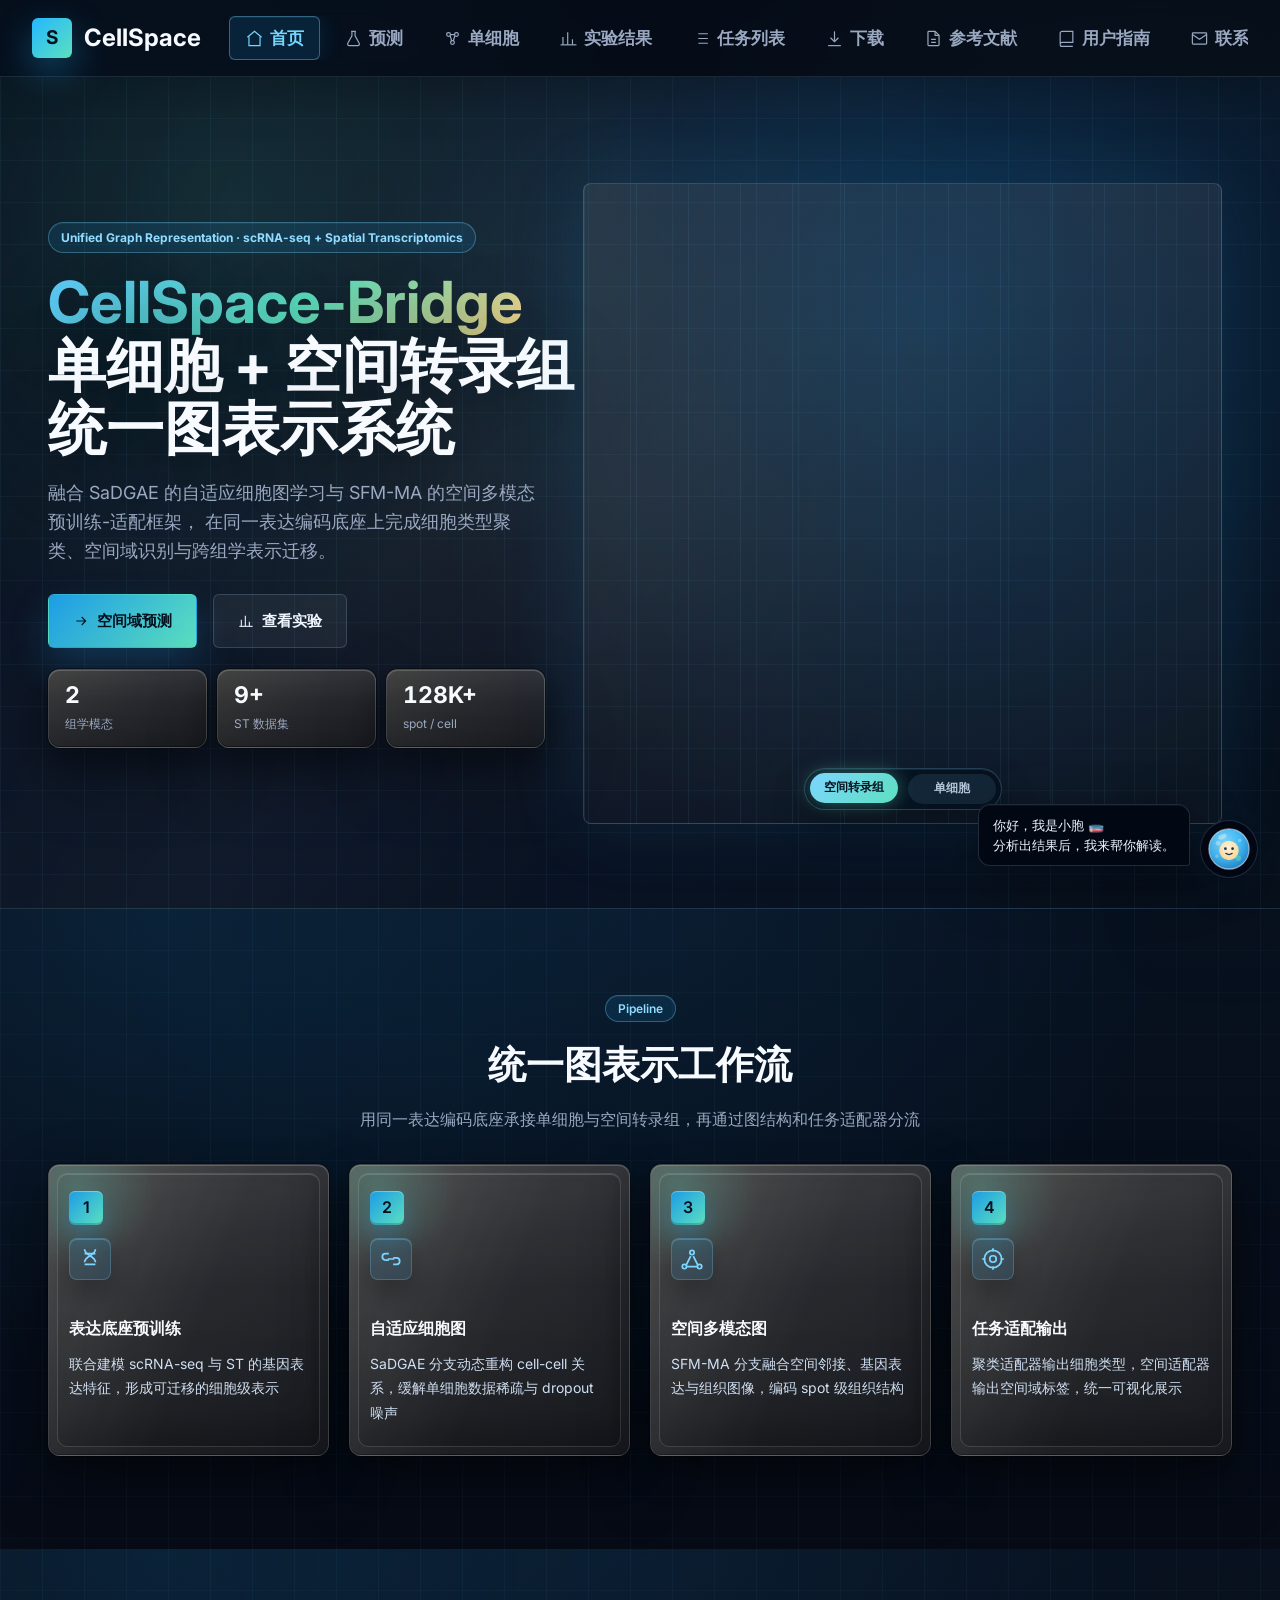
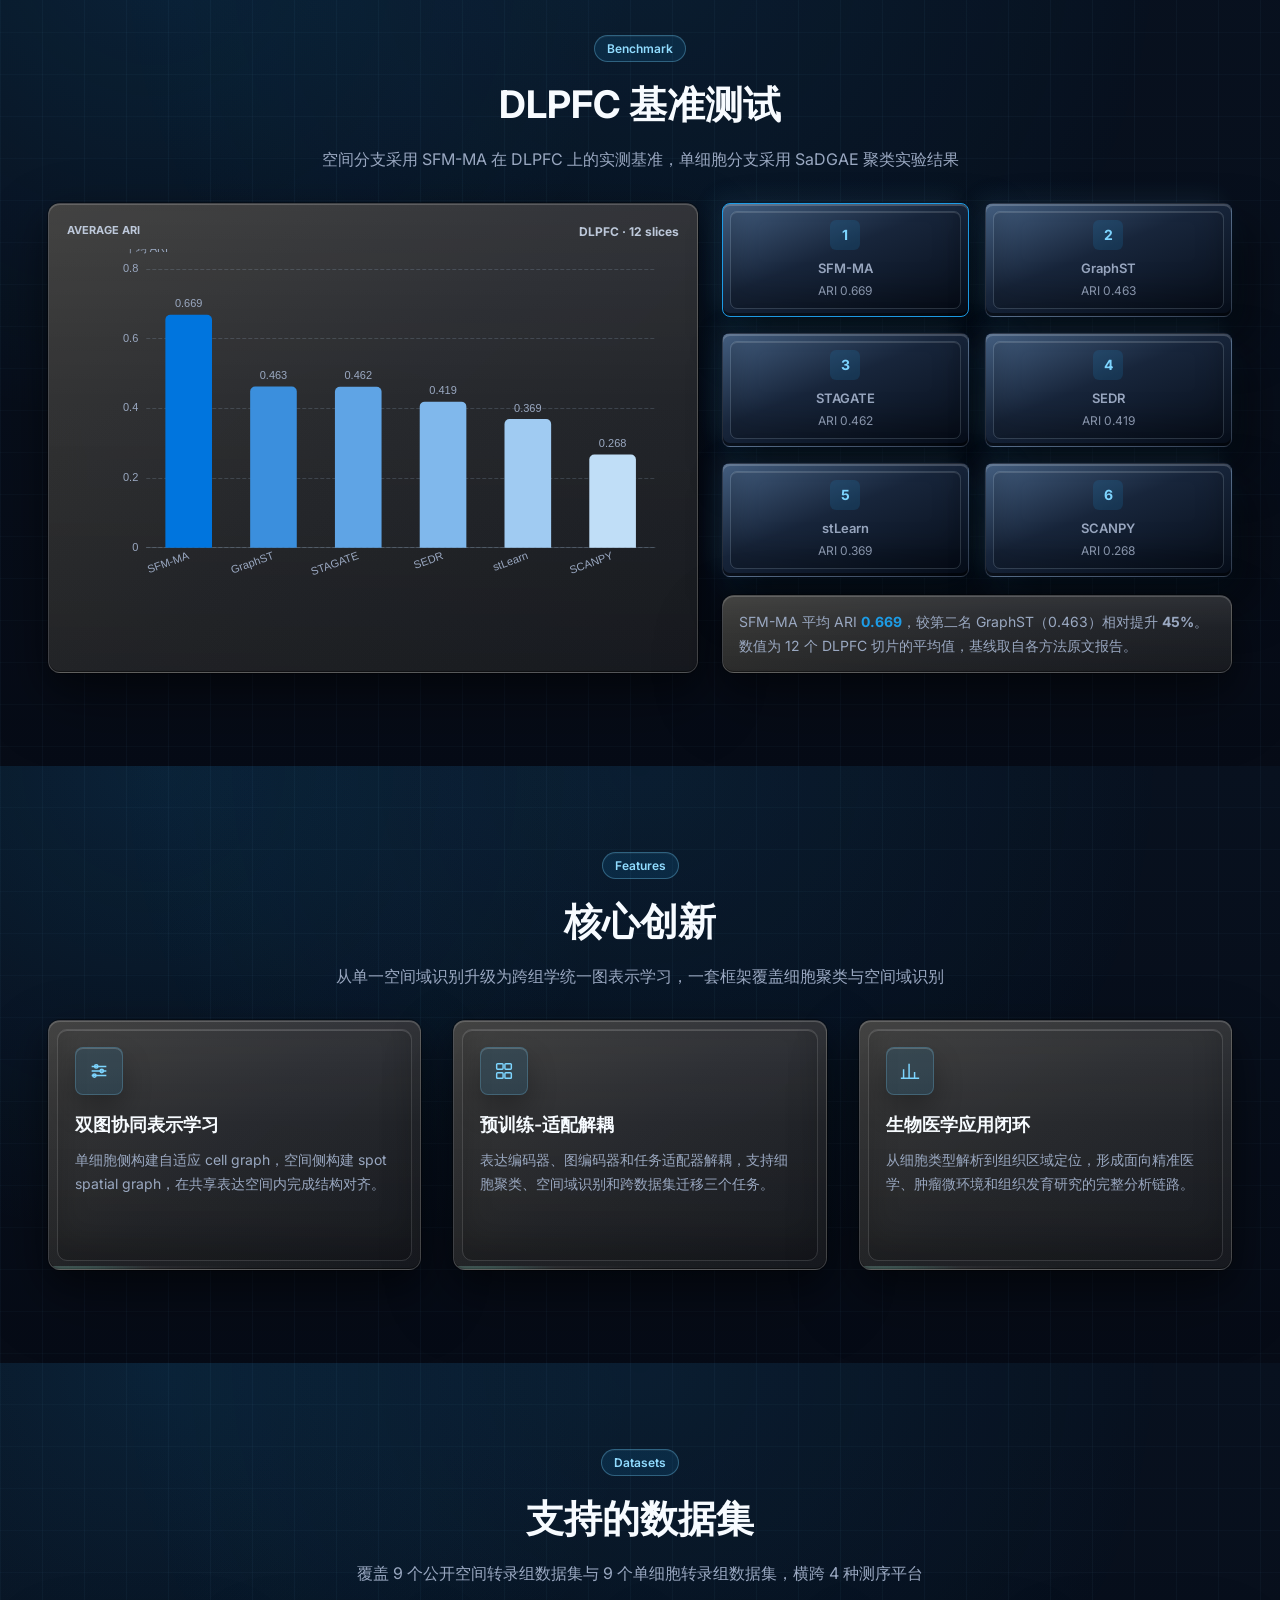
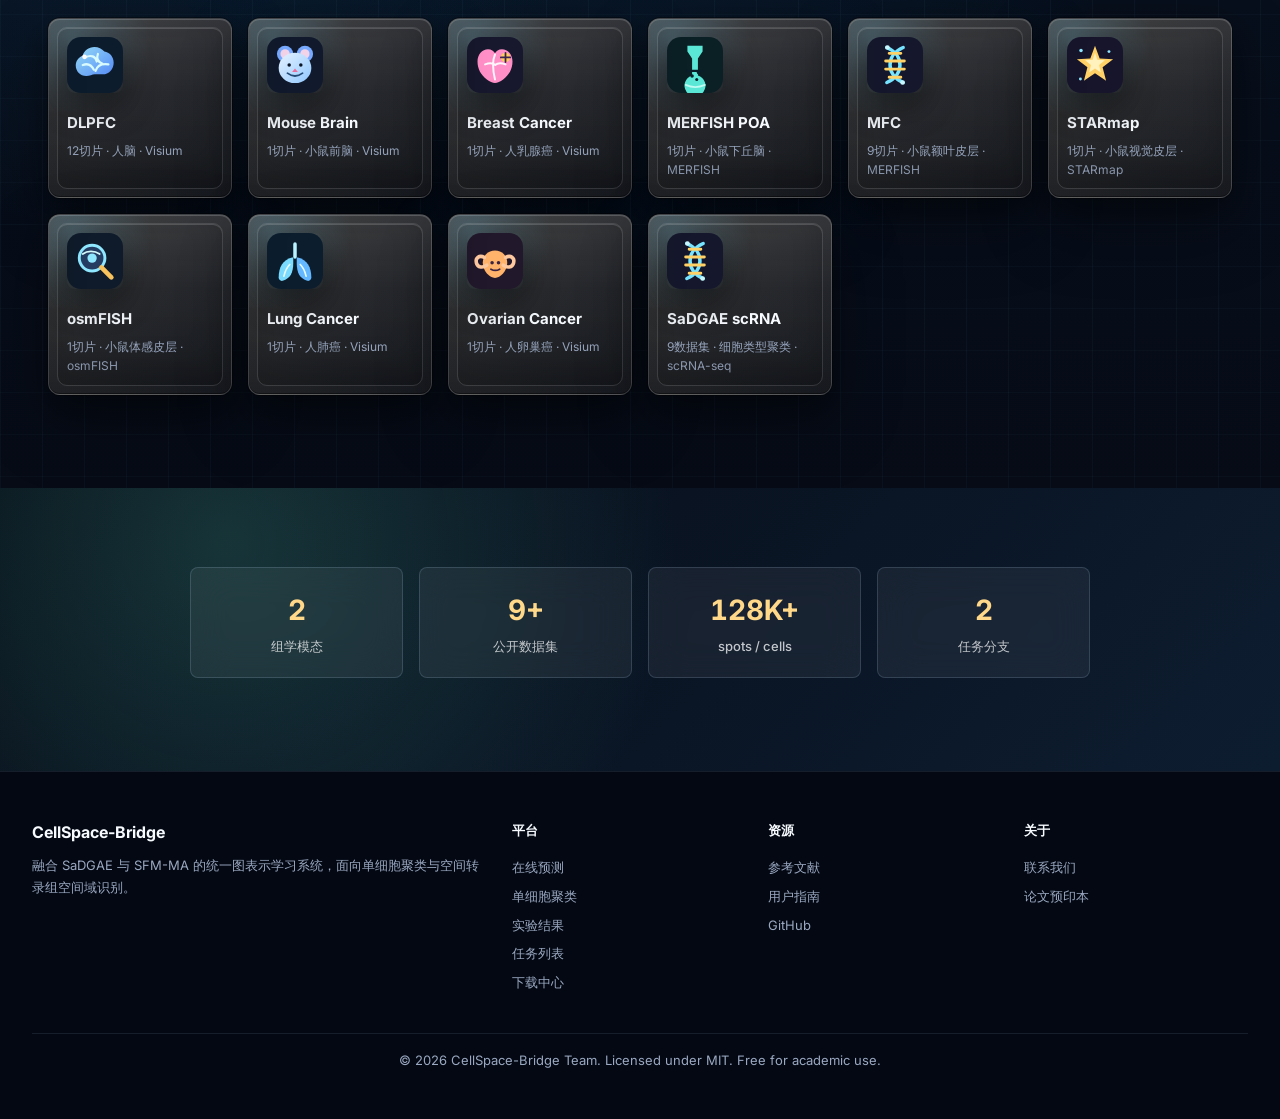
==== commit ae8032af: "发布 CellSpace-Bridge 新版：单细胞页 / MFC 对比 / SC 对比 / 解读助手 - 新增 /singlecell 单细胞聚类工作台（SaDGAE benchmark） - 预测" ====
--- a/index.html
+++ b/index.html
@@ -3,12 +3,13 @@
 <head>
 <meta charset="UTF-8">
 <meta name="viewport" content="width=device-width, initial-scale=1.0">
-<title>SFM-MA — 空间转录组多模态基础模型 — Spatial Foundation Model</title>
-<link rel="icon" href="data:image/svg+xml,<svg xmlns='http://www.w3.org/2000/svg' viewBox='0 0 32 32'><rect width='32' height='32' rx='8' fill='%237C3AED'/><text x='16' y='23' font-size='20' font-weight='bold' fill='white' text-anchor='middle'>S</text></svg>">
+<title>CellSpace-Bridge — 单细胞与空间转录组统一图表示系统 — Unified Graph Omics System</title>
+<link rel="icon" href="data:image/svg+xml,<svg xmlns='http://www.w3.org/2000/svg' viewBox='0 0 32 32'><rect width='32' height='32' rx='8' fill='%230075de'/><text x='16' y='23' font-size='20' font-weight='bold' fill='white' text-anchor='middle'>S</text></svg>">
 <link rel="stylesheet" href="static/css/style.css">
 <script src="static/js/echarts.min.js"></script>
 <script>window.SFM_STATIC={base:"static/"};</script>
 <script src="static/js/app.js"></script>
+<script src="static/js/assistant.js"></script>
 
 
 </head>
@@ -19,32 +20,35 @@
   <div class="navbar-inner">
     <a href="index.html" class="navbar-logo">
       <span class="logo-icon">S</span>
-      SFM-MA
+      CellSpace
     </a>
     <div class="navbar-links" id="navLinks">
       <a href="index.html" class="nav-link active">
-        <span class="nav-icon">🏠</span>首页
+        <span class="nav-icon"><svg viewBox="0 0 24 24" fill="none" stroke="currentColor" stroke-width="1.5"><path d="M3 10.5 12 3l9 7.5"/><path d="M5 9.5V21h14V9.5"/></svg></span>首页
       </a>
       <a href="predict.html" class="nav-link ">
-        <span class="nav-icon">🔬</span>预测
+        <span class="nav-icon"><svg viewBox="0 0 24 24" fill="none" stroke="currentColor" stroke-width="1.5"><path d="M9 3h6M10 3v5.5L4.8 18a2 2 0 0 0 1.8 3h10.8a2 2 0 0 0 1.8-3L14 8.5V3"/></svg></span>预测
+      </a>
+      <a href="singlecell.html" class="nav-link ">
+        <span class="nav-icon"><svg viewBox="0 0 24 24" fill="none" stroke="currentColor" stroke-width="1.5"><circle cx="7" cy="7" r="2.4"/><circle cx="17" cy="7" r="2.4"/><circle cx="12" cy="17" r="2.4"/><path d="M9 8.5 11 15M15 8.5 13 15M9.2 7h5.6"/></svg></span>单细胞
       </a>
       <a href="experiments.html" class="nav-link ">
-        <span class="nav-icon">📊</span>实验结果
+        <span class="nav-icon"><svg viewBox="0 0 24 24" fill="none" stroke="currentColor" stroke-width="1.5"><path d="M5 20V10M11 20V4M17 20v-7"/><path d="M2 20h20"/></svg></span>实验结果
       </a>
       <a href="tasks.html" class="nav-link ">
-        <span class="nav-icon">📋</span>任务列表
+        <span class="nav-icon"><svg viewBox="0 0 24 24" fill="none" stroke="currentColor" stroke-width="1.5"><path d="M8 6h12M8 12h12M8 18h12"/><path d="M3.5 6h.01M3.5 12h.01M3.5 18h.01"/></svg></span>任务列表
       </a>
       <a href="download.html" class="nav-link ">
-        <span class="nav-icon">⬇️</span>下载
+        <span class="nav-icon"><svg viewBox="0 0 24 24" fill="none" stroke="currentColor" stroke-width="1.5"><path d="M12 3v12"/><path d="m7 11 5 5 5-5"/><path d="M4 21h16"/></svg></span>下载
       </a>
       <a href="references.html" class="nav-link ">
-        <span class="nav-icon">📄</span>参考文献
+        <span class="nav-icon"><svg viewBox="0 0 24 24" fill="none" stroke="currentColor" stroke-width="1.5"><path d="M14 3H6a1 1 0 0 0-1 1v16a1 1 0 0 0 1 1h12a1 1 0 0 0 1-1V8z"/><path d="M14 3v5h5M9 13h6M9 17h6"/></svg></span>参考文献
       </a>
       <a href="guide.html" class="nav-link ">
-        <span class="nav-icon">📖</span>用户指南
+        <span class="nav-icon"><svg viewBox="0 0 24 24" fill="none" stroke="currentColor" stroke-width="1.5"><path d="M4 19.5A2.5 2.5 0 0 1 6.5 17H20V3H6.5A2.5 2.5 0 0 0 4 5.5z"/><path d="M4 19.5A2.5 2.5 0 0 0 6.5 22H20"/></svg></span>用户指南
       </a>
       <a href="contact.html" class="nav-link ">
-        <span class="nav-icon">📞</span>联系我们
+        <span class="nav-icon"><svg viewBox="0 0 24 24" fill="none" stroke="currentColor" stroke-width="1.5"><rect x="3" y="5" width="18" height="14" rx="1"/><path d="m3 7 9 6 9-6"/></svg></span>联系我们
       </a>
     </div>
     <button class="navbar-toggle" onclick="toggleNav()" aria-label="导航菜单">☰</button>
@@ -56,234 +60,297 @@
 <!-- Hero -->
 <section class="hero">
   <div class="hero-inner">
-    <div>
+    <div class="hero-copy">
+      <span class="hero-eyebrow">Unified Graph Representation · scRNA-seq + Spatial Transcriptomics</span>
       <h1>
-        <span class="highlight">SFM-MA</span><br>
-        空间转录组<br>多模态基础模型
+        <span class="highlight">CellSpace-Bridge</span><br>
+        <span class="hero-nowrap">单细胞 + 空间转录组</span><br>统一图表示系统
       </h1>
       <p>
-        Spatial Foundation Model with Multimodal Adapter — 通过"多数据集预训练 + 轻量化适配"范式，
-        仅需 5% 标注即可实现精准的空间域识别。
+        融合 SaDGAE 的自适应细胞图学习与 SFM-MA 的空间多模态预训练-适配框架，
+        在同一表达编码底座上完成细胞类型聚类、空间域识别与跨组学表示迁移。
       </p>
       <div class="hero-actions">
-        <a href="predict.html" class="btn btn-primary btn-lg">🚀 开始预测</a>
-        <a href="guide.html" class="btn btn-secondary btn-lg">📖 用户指南</a>
+        <a href="predict.html" class="btn btn-primary btn-lg"><svg viewBox="0 0 24 24" width="16" height="16" fill="none" stroke="currentColor" stroke-width="1.6"><path d="M5 12h14M13 6l6 6-6 6"/></svg>空间域预测</a>
+        <a href="experiments.html" class="btn btn-secondary btn-lg"><svg viewBox="0 0 24 24" width="16" height="16" fill="none" stroke="currentColor" stroke-width="1.6"><path d="M5 20V10M11 20V4M17 20v-7"/><path d="M2 20h20"/></svg>查看实验</a>
+      </div>
+      <div class="hero-metrics" aria-label="CellSpace-Bridge overview">
+        <div><b>2</b><span>组学模态</span></div>
+        <div><b>9+</b><span>ST 数据集</span></div>
+        <div><b>128K+</b><span>spot / cell</span></div>
       </div>
     </div>
     <div class="hero-image">
-      <img src="static/figs/SFM-MA-workflow.png" alt="SFM-MA Workflow">
+      <div class="hero-framework-carousel" aria-label="CellSpace-Bridge framework carousel">
+        <article class="hero-framework-card spatial-card active" data-framework-card="0">
+          <div class="framework-card-head">
+            <span>Spatial Transcriptomics</span>
+            <strong>SFM-MA 空间转录组框架</strong>
+          </div>
+          <div class="framework-image-wrap">
+            <img src="static/figs/cellspace-spatial-framework.png" alt="SFM-MA spatial transcriptomics framework">
+            <button type="button" class="framework-zoom-trigger" data-framework-zoom aria-label="放大查看 SFM-MA 空间转录组框架">
+              <svg viewBox="0 0 24 24" width="17" height="17" fill="none" stroke="currentColor" stroke-width="1.8">
+                <circle cx="11" cy="11" r="6"></circle>
+                <path d="m16 16 4 4"></path>
+              </svg>
+            </button>
+          </div>
+        </article>
+        <article class="hero-framework-card scrna-card" data-framework-card="1">
+          <div class="framework-card-head">
+            <span>Single-cell RNA-seq</span>
+            <strong>SaDGAE 单细胞聚类框架</strong>
+          </div>
+          <div class="framework-image-wrap">
+            <img src="static/figs/cellspace-sadgae-framework.svg" alt="SaDGAE single-cell clustering framework">
+            <button type="button" class="framework-zoom-trigger" data-framework-zoom aria-label="放大查看 SaDGAE 单细胞聚类框架">
+              <svg viewBox="0 0 24 24" width="17" height="17" fill="none" stroke="currentColor" stroke-width="1.8">
+                <circle cx="11" cy="11" r="6"></circle>
+                <path d="m16 16 4 4"></path>
+              </svg>
+            </button>
+          </div>
+        </article>
+        <div class="framework-carousel-dots" aria-label="框架图切换">
+          <button type="button" class="active" data-framework-slide="0" aria-label="停留在空间转录组框架">空间转录组</button>
+          <button type="button" data-framework-slide="1" aria-label="停留在单细胞框架">单细胞</button>
+        </div>
+      </div>
     </div>
   </div>
 </section>
 
+<div class="framework-lightbox" id="frameworkLightbox" hidden aria-hidden="true" role="dialog" aria-modal="true" aria-label="框架图放大查看">
+  <button type="button" class="framework-lightbox-backdrop" data-framework-close aria-label="关闭框架图放大查看"></button>
+  <div class="framework-lightbox-panel">
+    <div class="framework-lightbox-head">
+      <div>
+        <span id="frameworkLightboxTag"></span>
+        <strong id="frameworkLightboxTitle"></strong>
+      </div>
+      <button type="button" class="framework-lightbox-close" data-framework-close aria-label="关闭">
+        <svg viewBox="0 0 24 24" width="20" height="20" fill="none" stroke="currentColor" stroke-width="1.8">
+          <path d="M18 6 6 18"></path>
+          <path d="m6 6 12 12"></path>
+        </svg>
+      </button>
+    </div>
+    <div class="framework-lightbox-body">
+      <img id="frameworkLightboxImage" src="" alt="">
+    </div>
+  </div>
+</div>
+
 <!-- 工作流程 -->
-<section class="section" style="background: #fff;">
+<section class="section workflow-section">
   <div class="section-inner">
     <div class="section-header">
       <span class="badge">Pipeline</span>
-      <h2>两阶段工作流程</h2>
-      <p>预训练 + 适配的解耦设计，在少样本条件下保持鲁棒的识别性能</p>
+      <h2>统一图表示工作流</h2>
+      <p>用同一表达编码底座承接单细胞与空间转录组，再通过图结构和任务适配器分流</p>
     </div>
     <div class="workflow">
       <div class="workflow-step">
         <span class="step-number">1</span>
-        <span class="step-icon">🧬</span>
-        <h4>多数据集预训练</h4>
-        <p>在 9 个公开 ST 数据集上联合无监督预训练，无需人工标注</p>
+        <span class="step-icon"><svg viewBox="0 0 24 24" width="26" height="26" fill="none" stroke="currentColor" stroke-width="1.6"><path d="M7 3c0 6 10 6 10 12M17 3c0 6-10 6-10 12"/><path d="M7 7h10M7 17h10"/></svg></span>
+        <h4>表达底座预训练</h4>
+        <p>联合建模 scRNA-seq 与 ST 的基因表达特征，形成可迁移的细胞级表示</p>
       </div>
       <div class="workflow-connector">→</div>
       <div class="workflow-step">
         <span class="step-number">2</span>
-        <span class="step-icon">🔗</span>
-        <h4>非对称跨模态融合</h4>
-        <p>基因表达为指导，选择性地整合组织形态学特征</p>
+        <span class="step-icon"><svg viewBox="0 0 24 24" width="26" height="26" fill="none" stroke="currentColor" stroke-width="1.6"><path d="M9 12h6"/><path d="M10 7H7a3 3 0 0 0 0 6h3M14 17h3a3 3 0 0 0 0-6h-3"/></svg></span>
+        <h4>自适应细胞图</h4>
+        <p>SaDGAE 分支动态重构 cell-cell 关系，缓解单细胞数据稀疏与 dropout 噪声</p>
       </div>
       <div class="workflow-connector">→</div>
       <div class="workflow-step">
         <span class="step-number">3</span>
-        <span class="step-icon">📐</span>
-        <h4>GCN 空间编码</h4>
-        <p>图神经网络捕获相邻 spot 的空间依赖关系</p>
+        <span class="step-icon"><svg viewBox="0 0 24 24" width="26" height="26" fill="none" stroke="currentColor" stroke-width="1.6"><circle cx="5" cy="19" r="2"/><circle cx="19" cy="19" r="2"/><circle cx="12" cy="6" r="2"/><path d="M6.8 17.3l4-8M17.2 17.3l-4-8M7 19h10"/></svg></span>
+        <h4>空间多模态图</h4>
+        <p>SFM-MA 分支融合空间邻接、基因表达与组织图像，编码 spot 级组织结构</p>
       </div>
       <div class="workflow-connector">→</div>
       <div class="workflow-step">
         <span class="step-number">4</span>
-        <span class="step-icon">🎯</span>
-        <h4>轻量化适配</h4>
-        <p>冻结 backbone，仅训练 MLP 适配器，5% 标注即可</p>
+        <span class="step-icon"><svg viewBox="0 0 24 24" width="26" height="26" fill="none" stroke="currentColor" stroke-width="1.6"><circle cx="12" cy="12" r="8"/><circle cx="12" cy="12" r="3"/><path d="M12 2v3M12 19v3M2 12h3M19 12h3"/></svg></span>
+        <h4>任务适配输出</h4>
+        <p>聚类适配器输出细胞类型，空间适配器输出空间域标签，统一可视化展示</p>
       </div>
     </div>
   </div>
 </section>
 
 <!-- 方法对比 -->
-<section class="section" style="background: var(--primary-50);">
+<section class="section benchmark-section">
   <div class="section-inner">
     <div class="section-header">
       <span class="badge">Benchmark</span>
       <h2>DLPFC 基准测试</h2>
-      <p>在 12 个 DLPFC 切片上，SFM-MA 以 5% 标注超越 6 种现有方法</p>
-    </div>
-    <div style="display: grid; grid-template-columns: 1fr 1fr; gap: 32px; align-items: center;">
-      <div id="benchmarkChart" style="height: 400px; background: #fff; border-radius: 16px; box-shadow: 0 4px 20px rgba(0,0,0,0.06); padding: 16px;"></div>
-      <div>
+      <p>空间分支采用 SFM-MA 在 DLPFC 上的实测基准，单细胞分支采用 SaDGAE 聚类实验结果</p>
+    </div>
+    <div class="benchmark-shell">
+      <div class="chart-card">
+        <div class="chart-card-head">
+          <span>Average ARI</span>
+          <strong>DLPFC · 12 slices</strong>
+        </div>
+        <div id="benchmarkChart" class="home-chart"></div>
+      </div>
+      <div class="benchmark-copy">
         <div class="methods-showcase" style="grid-template-columns: 1fr 1fr;" id="methodCards"></div>
-        <p style="margin-top: 16px; font-size: 14px; color: var(--gray-500);" id="benchmarkNote"></p>
+        <p class="benchmark-note" id="benchmarkNote"></p>
       </div>
     </div>
   </div>
 </section>
 
 <!-- 核心特点 -->
-<section class="section" style="background: #fff;">
+<section class="section feature-section">
   <div class="section-inner">
     <div class="section-header">
       <span class="badge">Features</span>
       <h2>核心创新</h2>
-      <p>三个关键设计，使 SFM-MA 在少样本空间域识别中表现优异</p>
+      <p>从单一空间域识别升级为跨组学统一图表示学习，一套框架覆盖细胞聚类与空间域识别</p>
     </div>
     <div class="grid-3">
       <div class="feature-card">
-        <div class="fc-icon" style="background: var(--primary-100); color: var(--primary-600);">🔀</div>
-        <h3>非对称跨模态融合</h3>
-        <p>基因表达为主导模态，通过交叉注意力机制选择性整合组织图像特征，避免对称融合稀释主导信号。</p>
+        <div class="fc-icon" style="background: var(--primary-100); color: var(--primary-600);"><svg viewBox="0 0 24 24" width="22" height="22" fill="none" stroke="currentColor" stroke-width="1.6"><path d="M4 7h16M4 12h16M4 17h16"/><circle cx="9" cy="7" r="1.8"/><circle cx="15" cy="12" r="1.8"/><circle cx="7" cy="17" r="1.8"/></svg></div>
+        <h3>双图协同表示学习</h3>
+        <p>单细胞侧构建自适应 cell graph，空间侧构建 spot spatial graph，在共享表达空间内完成结构对齐。</p>
       </div>
       <div class="feature-card">
-        <div class="fc-icon" style="background: #D1FAE5; color: #059669;">🧩</div>
+        <div class="fc-icon" style="background: var(--success-bg); color: var(--success);"><svg viewBox="0 0 24 24" width="22" height="22" fill="none" stroke="currentColor" stroke-width="1.6"><rect x="4" y="4" width="7" height="6" rx="1"/><rect x="13" y="4" width="7" height="6" rx="1"/><rect x="4" y="14" width="7" height="6" rx="1"/><rect x="13" y="14" width="7" height="6" rx="1"/></svg></div>
         <h3>预训练-适配解耦</h3>
-        <p>通用表示学习与下游任务适配分离，冻结 backbone 仅训练轻量适配器，防止少样本过拟合。</p>
+        <p>表达编码器、图编码器和任务适配器解耦，支持细胞聚类、空间域识别和跨数据集迁移三个任务。</p>
       </div>
       <div class="feature-card">
-        <div class="fc-icon" style="background: #FEF3C7; color: #D97706;">📊</div>
-        <h3>跨平台泛化</h3>
-        <p>在 Visium、MERFISH、STARmap、osmFISH 等多平台数据集上均取得稳定表现，无需平台适配。</p>
+        <div class="fc-icon" style="background: var(--warning-bg); color: var(--warning);"><svg viewBox="0 0 24 24" width="22" height="22" fill="none" stroke="currentColor" stroke-width="1.6"><path d="M5 20V10M11 20V4M17 20v-7"/><path d="M2 20h20"/></svg></div>
+        <h3>生物医学应用闭环</h3>
+        <p>从细胞类型解析到组织区域定位，形成面向精准医学、肿瘤微环境和组织发育研究的完整分析链路。</p>
       </div>
     </div>
   </div>
 </section>
 
 <!-- 支持的数据集 -->
-<section class="section" style="background: var(--primary-50);">
+<section class="section dataset-section">
   <div class="section-inner">
     <div class="section-header">
       <span class="badge">Datasets</span>
       <h2>支持的数据集</h2>
-      <p>涵盖 9 个公开数据集、4 种 ST 平台、多组织类型</p>
+      <p>覆盖 9 个公开空间转录组数据集与 9 个单细胞转录组数据集，横跨 4 种测序平台</p>
     </div>
     <div class="grid-4">
       
-      <div class="card" style="text-align: center; padding: 20px 16px;">
-        <div style="font-size: 32px; margin-bottom: 8px;">🧠</div>
-        <h3 style="font-size: 15px; font-weight: 600;">DLPFC</h3>
-        <p style="font-size: 12px;">12切片 · 人脑 · Visium</p>
-      </div>
-      
-      <div class="card" style="text-align: center; padding: 20px 16px;">
-        <div style="font-size: 32px; margin-bottom: 8px;">🐭</div>
-        <h3 style="font-size: 15px; font-weight: 600;">Mouse Brain</h3>
-        <p style="font-size: 12px;">1切片 · 小鼠前脑 · Visium</p>
-      </div>
-      
-      <div class="card" style="text-align: center; padding: 20px 16px;">
-        <div style="font-size: 32px; margin-bottom: 8px;">🩺</div>
-        <h3 style="font-size: 15px; font-weight: 600;">Breast Cancer</h3>
-        <p style="font-size: 12px;">1切片 · 人乳腺癌 · Visium</p>
-      </div>
-      
-      <div class="card" style="text-align: center; padding: 20px 16px;">
-        <div style="font-size: 32px; margin-bottom: 8px;">🔬</div>
-        <h3 style="font-size: 15px; font-weight: 600;">MERFISH POA</h3>
-        <p style="font-size: 12px;">1切片 · 小鼠下丘脑 · MERFISH</p>
-      </div>
-      
-      <div class="card" style="text-align: center; padding: 20px 16px;">
-        <div style="font-size: 32px; margin-bottom: 8px;">🧬</div>
-        <h3 style="font-size: 15px; font-weight: 600;">MFC</h3>
-        <p style="font-size: 12px;">9切片 · 小鼠额叶皮层 · MERFISH</p>
-      </div>
-      
-      <div class="card" style="text-align: center; padding: 20px 16px;">
-        <div style="font-size: 32px; margin-bottom: 8px;">⭐</div>
-        <h3 style="font-size: 15px; font-weight: 600;">STARmap</h3>
-        <p style="font-size: 12px;">1切片 · 小鼠视觉皮层 · STARmap</p>
-      </div>
-      
-      <div class="card" style="text-align: center; padding: 20px 16px;">
-        <div style="font-size: 32px; margin-bottom: 8px;">🔍</div>
-        <h3 style="font-size: 15px; font-weight: 600;">osmFISH</h3>
-        <p style="font-size: 12px;">1切片 · 小鼠体感皮层 · osmFISH</p>
-      </div>
-      
-      <div class="card" style="text-align: center; padding: 20px 16px;">
-        <div style="font-size: 32px; margin-bottom: 8px;">🫁</div>
-        <h3 style="font-size: 15px; font-weight: 600;">Lung Cancer</h3>
-        <p style="font-size: 12px;">1切片 · 人肺癌 · Visium</p>
-      </div>
-      
-      <div class="card" style="text-align: center; padding: 20px 16px;">
-        <div style="font-size: 32px; margin-bottom: 8px;">🫘</div>
-        <h3 style="font-size: 15px; font-weight: 600;">Ovarian Cancer</h3>
-        <p style="font-size: 12px;">1切片 · 人卵巢癌 · Visium</p>
+      <div class="dataset-card">
+        <div class="dataset-mark">
+          <img src="static/figs/dataset-icons/brain.svg" alt="DLPFC icon">
+        </div>
+        <h3>DLPFC</h3>
+        <p>12切片 · 人脑 · Visium</p>
+      </div>
+      
+      <div class="dataset-card">
+        <div class="dataset-mark">
+          <img src="static/figs/dataset-icons/mouse.svg" alt="Mouse Brain icon">
+        </div>
+        <h3>Mouse Brain</h3>
+        <p>1切片 · 小鼠前脑 · Visium</p>
+      </div>
+      
+      <div class="dataset-card">
+        <div class="dataset-mark">
+          <img src="static/figs/dataset-icons/breast.svg" alt="Breast Cancer icon">
+        </div>
+        <h3>Breast Cancer</h3>
+        <p>1切片 · 人乳腺癌 · Visium</p>
+      </div>
+      
+      <div class="dataset-card">
+        <div class="dataset-mark">
+          <img src="static/figs/dataset-icons/merfish.svg" alt="MERFISH POA icon">
+        </div>
+        <h3>MERFISH POA</h3>
+        <p>1切片 · 小鼠下丘脑 · MERFISH</p>
+      </div>
+      
+      <div class="dataset-card">
+        <div class="dataset-mark">
+          <img src="static/figs/dataset-icons/dna.svg" alt="MFC icon">
+        </div>
+        <h3>MFC</h3>
+        <p>9切片 · 小鼠额叶皮层 · MERFISH</p>
+      </div>
+      
+      <div class="dataset-card">
+        <div class="dataset-mark">
+          <img src="static/figs/dataset-icons/starmap.svg" alt="STARmap icon">
+        </div>
+        <h3>STARmap</h3>
+        <p>1切片 · 小鼠视觉皮层 · STARmap</p>
+      </div>
+      
+      <div class="dataset-card">
+        <div class="dataset-mark">
+          <img src="static/figs/dataset-icons/osmfish.svg" alt="osmFISH icon">
+        </div>
+        <h3>osmFISH</h3>
+        <p>1切片 · 小鼠体感皮层 · osmFISH</p>
+      </div>
+      
+      <div class="dataset-card">
+        <div class="dataset-mark">
+          <img src="static/figs/dataset-icons/lung.svg" alt="Lung Cancer icon">
+        </div>
+        <h3>Lung Cancer</h3>
+        <p>1切片 · 人肺癌 · Visium</p>
+      </div>
+      
+      <div class="dataset-card">
+        <div class="dataset-mark">
+          <img src="static/figs/dataset-icons/ovarian.svg" alt="Ovarian Cancer icon">
+        </div>
+        <h3>Ovarian Cancer</h3>
+        <p>1切片 · 人卵巢癌 · Visium</p>
+      </div>
+      
+      <div class="dataset-card">
+        <div class="dataset-mark">
+          <img src="static/figs/dataset-icons/dna.svg" alt="SaDGAE scRNA icon">
+        </div>
+        <h3>SaDGAE scRNA</h3>
+        <p>9数据集 · 细胞类型聚类 · scRNA-seq</p>
       </div>
       
     </div>
   </div>
 </section>
 
-<!-- 迁移实验亮点 -->
-<section class="section" style="background: #fff;">
+<!-- 统计数字 -->
+<section class="section stat-band">
   <div class="section-inner">
-    <div class="section-header">
-      <span class="badge">Transferability</span>
-      <h2>迁移能力的边界与机制</h2>
-      <p>六组细化实验、97 个配置、970 次种子级重复，系统回答「什么样的预训练源真正有用」</p>
-    </div>
-    <div class="finding-grid" style="max-width: 1060px; margin: 0 auto;">
-      <div class="finding" data-kind="pos">
-        <div class="finding-tag">正迁移</div>
-        <h4>多源覆盖驱动正迁移</h4>
-        <p>MERFISH POA 上完整多源预训练达 <b>0.779</b>，显著超过单数据集自训（<b>+0.110</b>）。</p>
-      </div>
-      <div class="finding" data-kind="eq">
-        <div class="finding-tag">跨平台互补</div>
-        <h4>加多样性 &gt; 加数据量</h4>
-        <p>等细胞量下 3 张 MFC + osmFISH（<b>0.571</b>）显著优于 4 张 MFC（<b>0.424</b>）。</p>
-      </div>
-      <div class="finding" data-kind="neg">
-        <div class="finding-tag">迁移边界</div>
-        <h4>同源小规模预训练无收益</h4>
-        <p>切片内留一 21/21、个体间 42/42 的差值全为负，收益只存在于全局多源预训练。</p>
-      </div>
-    </div>
-    <div style="text-align: center; margin-top: 28px;">
-      <a href="experiments.html" class="btn btn-primary">📊 查看完整实验结果与统计分析</a>
-    </div>
-  </div>
-</section>
-
-<!-- 统计数字 -->
-<section class="section" style="background: linear-gradient(135deg, var(--primary-800), var(--primary-600)); color: #fff;">
-  <div class="section-inner">
-    <div class="stat-grid" style="max-width: 900px; margin: 0 auto;" id="heroStats">
-      
-      <div class="stat-card" style="background: rgba(255,255,255,0.1); border: 1px solid rgba(255,255,255,0.15); backdrop-filter: blur(8px);">
-        <div class="stat-value" style="color: var(--accent-light);">9</div>
-        <div class="stat-label" style="color: rgba(255,255,255,0.7);">公开数据集</div>
-      </div>
-      
-      <div class="stat-card" style="background: rgba(255,255,255,0.1); border: 1px solid rgba(255,255,255,0.15); backdrop-filter: blur(8px);">
-        <div class="stat-value" style="color: var(--accent-light);">28</div>
-        <div class="stat-label" style="color: rgba(255,255,255,0.7);">组织切片</div>
-      </div>
-      
-      <div class="stat-card" style="background: rgba(255,255,255,0.1); border: 1px solid rgba(255,255,255,0.15); backdrop-filter: blur(8px);">
-        <div class="stat-value" style="color: var(--accent-light);">128K+</div>
-        <div class="stat-label" style="color: rgba(255,255,255,0.7);">spots / cells</div>
-      </div>
-      
-      <div class="stat-card" style="background: rgba(255,255,255,0.1); border: 1px solid rgba(255,255,255,0.15); backdrop-filter: blur(8px);">
-        <div class="stat-value" style="color: var(--accent-light);">5%</div>
-        <div class="stat-label" style="color: rgba(255,255,255,0.7);">标注即可使用</div>
+    <div class="stat-grid home-stat-grid" id="heroStats">
+      
+      <div class="stat-card">
+        <div class="stat-value">2</div>
+        <div class="stat-label">组学模态</div>
+      </div>
+      
+      <div class="stat-card">
+        <div class="stat-value">9+</div>
+        <div class="stat-label">公开数据集</div>
+      </div>
+      
+      <div class="stat-card">
+        <div class="stat-value">128K+</div>
+        <div class="stat-label">spots / cells</div>
+      </div>
+      
+      <div class="stat-card">
+        <div class="stat-value">2</div>
+        <div class="stat-label">任务分支</div>
       </div>
       
     </div>
@@ -301,7 +368,7 @@
       .map(function (m) { return { name: m, ari: avg[m].ari, nmi: avg[m].nmi }; })
       .sort(function (x, y) { return y.ari - x.ari; });
 
-    var shades = ['#7C3AED', '#8B5CF6', '#A78BFA', '#B9A5FB', '#C4B5FD', '#DDD6FE', '#EDE9FE'];
+    var shades = ['#0075de', '#3b8fdd', '#5fa4e5', '#80b8ec', '#a0cbf2', '#c0def7', '#e0eefc'];
     S.chart('benchmarkChart', {
       tooltip: S.tooltipStyle({
         trigger: 'axis', axisPointer: { type: 'shadow' },
@@ -332,7 +399,7 @@
     document.getElementById('methodCards').innerHTML = ranked.map(function (d, i) {
       return '<div class="method-card" style="border-color:' +
         (i === 0 ? 'var(--primary-600)' : 'var(--gray-200)') + ';">' +
-        '<div class="mc-rank">' + (i === 0 ? '🏆' : (i + 1)) + '</div>' +
+        '<div class="mc-rank">' + (i + 1) + '</div>' +
         '<div class="mc-name">' + d.name + '</div>' +
         '<div class="mc-ari">ARI ' + S.fmt(d.ari, 3) + '</div></div>';
     }).join('');
@@ -354,10 +421,10 @@
   S.api('/api/summary').then(function (d) {
     var s = d.datasets || {};
     var vals = [
-      [s.n_datasets, '公开数据集'],
-      [s.n_slices, '组织切片'],
+      ['2', '组学模态'],
+      [s.n_datasets ? s.n_datasets + '+' : '9+', '公开数据集'],
       [s.total_spots ? (s.total_spots / 1000).toFixed(0) + 'K+' : '—', 'spots / cells'],
-      ['5%', '标注即可使用']
+      ['2', '任务分支']
     ];
     var cards = document.querySelectorAll('#heroStats .stat-card');
     vals.forEach(function (v, i) {
@@ -375,12 +442,13 @@
 <footer class="footer">
   <div class="footer-inner">
     <div class="footer-brand">
-      <h4>SFM-MA</h4>
-      <p>多模态预训练与轻量化适配框架，用于空间转录组学的少样本空间域识别。</p>
+      <h4>CellSpace-Bridge</h4>
+      <p>融合 SaDGAE 与 SFM-MA 的统一图表示学习系统，面向单细胞聚类与空间转录组空间域识别。</p>
     </div>
     <div class="footer-col">
       <h5>平台</h5>
       <a href="predict.html">在线预测</a>
+      <a href="singlecell.html">单细胞聚类</a>
       <a href="experiments.html">实验结果</a>
       <a href="tasks.html">任务列表</a>
       <a href="download.html">下载中心</a>
@@ -398,7 +466,7 @@
     </div>
   </div>
   <div class="footer-bottom">
-    © 2026 SFM-MA Team. Licensed under MIT. Free for academic use.
+    © 2026 CellSpace-Bridge Team. Licensed under MIT. Free for academic use.
   </div>
 </footer>
 
@@ -412,6 +480,87 @@
     document.getElementById('navLinks').classList.remove('open');
   }
 });
+</script>
+
+<script>
+  (function () {
+    var carousel = document.querySelector('.hero-framework-carousel');
+    if (!carousel) return;
+
+    var cards = Array.prototype.slice.call(carousel.querySelectorAll('[data-framework-card]'));
+    var buttons = Array.prototype.slice.call(carousel.querySelectorAll('[data-framework-slide]'));
+    var lightbox = document.getElementById('frameworkLightbox');
+    var lightboxImage = document.getElementById('frameworkLightboxImage');
+    var lightboxTag = document.getElementById('frameworkLightboxTag');
+    var lightboxTitle = document.getElementById('frameworkLightboxTitle');
+    var currentIndex = 0;
+
+    function showFramework(index) {
+      currentIndex = index;
+      carousel.classList.add('is-manual');
+      cards.forEach(function (card, cardIndex) {
+        card.classList.toggle('active', cardIndex === index);
+      });
+      buttons.forEach(function (button, buttonIndex) {
+        var isActive = buttonIndex === index;
+        button.classList.toggle('active', isActive);
+        button.setAttribute('aria-pressed', isActive ? 'true' : 'false');
+      });
+    }
+
+    function openFrameworkLightbox(index) {
+      if (!lightbox) return;
+      var card = cards[index] || cards[currentIndex] || cards[0];
+      if (!card) return;
+      var img = card.querySelector('img');
+      var tag = card.querySelector('.framework-card-head span');
+      var title = card.querySelector('.framework-card-head strong');
+      if (!img) return;
+
+      lightboxImage.src = img.currentSrc || img.src;
+      lightboxImage.alt = img.alt || '';
+      lightboxTag.textContent = tag ? tag.textContent : '';
+      lightboxTitle.textContent = title ? title.textContent : '';
+      lightbox.hidden = false;
+      lightbox.setAttribute('aria-hidden', 'false');
+      document.body.classList.add('framework-lightbox-open');
+      var close = lightbox.querySelector('.framework-lightbox-close');
+      if (close) close.focus();
+    }
+
+    function closeFrameworkLightbox() {
+      if (!lightbox || lightbox.hidden) return;
+      lightbox.hidden = true;
+      lightbox.setAttribute('aria-hidden', 'true');
+      document.body.classList.remove('framework-lightbox-open');
+      lightboxImage.removeAttribute('src');
+    }
+
+    buttons.forEach(function (button, index) {
+      button.setAttribute('aria-pressed', index === 0 ? 'true' : 'false');
+      button.addEventListener('click', function () {
+        showFramework(index);
+      });
+    });
+
+    cards.forEach(function (card, index) {
+      var wrap = card.querySelector('.framework-image-wrap');
+      if (!wrap) return;
+      wrap.addEventListener('click', function () {
+        showFramework(index);
+        openFrameworkLightbox(index);
+      });
+    });
+
+    if (lightbox) {
+      Array.prototype.slice.call(lightbox.querySelectorAll('[data-framework-close]')).forEach(function (button) {
+        button.addEventListener('click', closeFrameworkLightbox);
+      });
+      document.addEventListener('keydown', function (event) {
+        if (event.key === 'Escape') closeFrameworkLightbox();
+      });
+    }
+  })();
 </script>
 
 
--- a/static/css/style.css
+++ b/static/css/style.css
@@ -1,41 +1,44 @@
 /* ==========================================================
-   SFM-MA Web — Purple Theme Design System
-   Reference: enrichRBP-style bioinformatics platform
+   SFM-MA Web — Notion-inspired Design System
+   Reference: web/DESIGN.md (warm neutrals + Notion Blue accent)
    ========================================================== */
 
-@import url('https://fonts.googleapis.com/css2?family=Inter:wght@300;400;500;600;700;800&display=swap');
+@import url('https://fonts.googleapis.com/css2?family=Inter:wght@400;500;600;700&display=swap');
 
 :root {
-  /* Purple Palette */
-  --primary-50: #F5F3FF;
-  --primary-100: #EDE9FE;
-  --primary-200: #DDD6FE;
-  --primary-300: #C4B5FD;
-  --primary-400: #A78BFA;
-  --primary-500: #8B5CF6;
-  --primary-600: #7C3AED;
-  --primary-700: #6D28D9;
-  --primary-800: #5B21B6;
-  --primary-900: #4C1D95;
-
-  /* Neutral */
-  --gray-50: #F9FAFB;
-  --gray-100: #F3F4F6;
-  --gray-200: #E5E7EB;
-  --gray-300: #D1D5DB;
-  --gray-400: #9CA3AF;
-  --gray-500: #6B7280;
-  --gray-600: #4B5563;
-  --gray-700: #374151;
-  --gray-800: #1F2937;
-  --gray-900: #111827;
-
-  /* Accent */
-  --accent: #F59E0B;
-  --accent-light: #FBBF24;
-  --success: #10B981;
-  --error: #EF4444;
-  --warning: #F59E0B;
+  /* Brand accent (Notion Blue) */
+  --primary-50: #f6f5f4;    /* warm white — alt bg / hover rows */
+  --primary-100: #f2f9ff;   /* blue tint — pill/badge bg */
+  --primary-200: #d4e8fb;
+  --primary-300: #b8d6f5;
+  --primary-400: #62aef0;   /* link light blue */
+  --primary-500: #0a68c4;   /* blue text */
+  --primary-600: #0075de;   /* primary accent / CTA */
+  --primary-700: #005bab;   /* hover/pressed */
+  --primary-800: #31302e;   /* warm dark */
+  --primary-900: #252423;   /* deepest warm */
+
+  /* Warm neutrals (yellow-brown undertones) */
+  --gray-50: #f6f5f4;       /* warm white */
+  --gray-100: #f3f1ef;      /* warm light */
+  --gray-200: #e8e6e4;      /* border — ≈ rgba(0,0,0,0.1) */
+  --gray-300: #a39e98;      /* warm gray 300 — muted */
+  --gray-400: #a39e98;      /* muted / placeholder */
+  --gray-500: #615d59;      /* warm gray 500 — secondary text */
+  --gray-600: #494641;
+  --gray-700: #31302e;      /* warm dark */
+  --gray-800: rgba(0,0,0,0.95);  /* near-black text */
+  --gray-900: #1c1b1a;
+
+  /* Semantic */
+  --accent: #0075de;
+  --accent-light: #62aef0;
+  --success: #2a9d99;      /* teal */
+  --success-bg: #d9f1f0;
+  --error: #c23b32;        /* red */
+  --error-bg: #fbe6e5;
+  --warning: #dd5b00;      /* orange */
+  --warning-bg: #fceade;
 
   /* Spacing */
   --space-xs: 4px;
@@ -47,25 +50,23 @@
   --space-3xl: 64px;
 
   /* Typography */
-  --font: 'Inter', -apple-system, 'Microsoft YaHei', sans-serif;
+  --font: 'Inter', -apple-system, BlinkMacSystemFont, 'Segoe UI', 'Microsoft YaHei', sans-serif;
   --font-mono: 'JetBrains Mono', 'Consolas', monospace;
 
-  /* Shadows */
-  --shadow-sm: 0 1px 2px rgba(0,0,0,0.05);
-  --shadow: 0 4px 6px -1px rgba(0,0,0,0.1), 0 2px 4px -1px rgba(0,0,0,0.06);
-  --shadow-md: 0 10px 15px -3px rgba(0,0,0,0.1), 0 4px 6px -2px rgba(0,0,0,0.05);
-  --shadow-lg: 0 20px 25px -5px rgba(0,0,0,0.1), 0 10px 10px -5px rgba(0,0,0,0.04);
-  --shadow-xl: 0 25px 50px -12px rgba(0,0,0,0.25);
+  /* Borders / shadows */
+  --border: rgba(0,0,0,0.1);                 /* whisper border */
+  --shadow-card: 0 4px 18px rgba(0,0,0,0.04), 0 2.025px 7.84688px rgba(0,0,0,0.027), 0 0.8px 2.925px rgba(0,0,0,0.02), 0 0.175px 1.04062px rgba(0,0,0,0.01);
+  --shadow-deep: 0 1px 3px rgba(0,0,0,0.01), 0 3px 7px rgba(0,0,0,0.02), 0 7px 15px rgba(0,0,0,0.02), 0 14px 28px rgba(0,0,0,0.04), 0 23px 52px rgba(0,0,0,0.05);
 
   /* Radius */
-  --radius-sm: 8px;      /* 表单控件 / 小徽标：此前被 6 处引用但未定义，圆角一直是 0 */
-  --radius: 12px;
-  --radius-lg: 16px;
-  --radius-xl: 24px;
-  --radius-full: 9999px;
+  --radius-sm: 4px;      /* buttons / inputs */
+  --radius: 12px;        /* cards */
+  --radius-lg: 16px;     /* featured cards */
+  --radius-xl: 16px;
+  --radius-full: 9999px; /* pills / badges */
 
   /* Transitions */
-  --transition: all 0.2s cubic-bezier(0.4,0,0.2,1);
+  --transition: all 0.15s cubic-bezier(0.4,0,0.2,1);
 }
 
 /* ==========================================================
@@ -77,7 +78,7 @@
 
 body {
   font-family: var(--font);
-  background: var(--primary-50);
+  background: #ffffff;
   color: var(--gray-800);
   line-height: 1.6;
   min-height: 100vh;
@@ -86,7 +87,7 @@
 }
 
 a { color: var(--primary-600); text-decoration: none; transition: var(--transition); }
-a:hover { color: var(--primary-800); }
+a:hover { color: var(--primary-700); }
 
 img { max-width: 100%; height: auto; }
 
@@ -94,10 +95,10 @@
    Navigation
    ========================================================== */
 .navbar {
-  background: rgba(255,255,255,0.9);
-  backdrop-filter: blur(12px);
-  -webkit-backdrop-filter: blur(12px);
-  border-bottom: 1px solid var(--gray-200);
+  background: rgba(255,255,255,0.92);
+  backdrop-filter: blur(10px);
+  -webkit-backdrop-filter: blur(10px);
+  border-bottom: 1px solid var(--border);
   position: sticky;
   top: 0;
   z-index: 1000;
@@ -109,7 +110,7 @@
   margin: 0 auto;
   display: flex;
   align-items: center;
-  height: 68px;
+  height: 64px;
   gap: var(--space-xl);
 }
 
@@ -117,22 +118,23 @@
   display: flex;
   align-items: center;
   gap: 10px;
-  font-weight: 800;
-  font-size: 20px;
-  color: var(--primary-700);
+  font-weight: 700;
+  font-size: 18px;
+  color: var(--gray-800);
+  letter-spacing: 0;
   flex-shrink: 0;
 }
 
 .navbar-logo .logo-icon {
-  width: 36px;
-  height: 36px;
-  background: linear-gradient(135deg, var(--primary-600), var(--primary-400));
+  width: 32px;
+  height: 32px;
+  background: var(--primary-600);
   border-radius: var(--radius-sm);
   display: flex;
   align-items: center;
   justify-content: center;
   color: #fff;
-  font-size: 18px;
+  font-size: 16px;
   font-weight: 700;
 }
 
@@ -148,9 +150,12 @@
 .navbar-links::-webkit-scrollbar { display: none; }
 
 .navbar-links a {
-  padding: 8px 14px;
+  display: inline-flex;
+  align-items: center;
+  gap: 6px;
+  padding: 7px 12px;
   border-radius: var(--radius-sm);
-  color: var(--gray-600);
+  color: var(--gray-500);
   font-size: 14px;
   font-weight: 500;
   white-space: nowrap;
@@ -158,16 +163,18 @@
 }
 
 .navbar-links a:hover {
+  background: rgba(0,0,0,0.05);
+  color: var(--gray-800);
+}
+
+.navbar-links a.active {
   background: var(--primary-100);
-  color: var(--primary-700);
-}
-
-.navbar-links a.active {
-  background: var(--primary-600);
-  color: #fff;
-}
-
-.navbar-links a .nav-icon { margin-right: 6px; }
+  color: var(--primary-500);
+  font-weight: 600;
+}
+
+.navbar-links a .nav-icon { display: inline-flex; align-items: center; }
+.navbar-links a .nav-icon svg { width: 16px; height: 16px; }
 
 .navbar-right {
   display: flex;
@@ -181,7 +188,7 @@
   background: none;
   border: none;
   font-size: 24px;
-  color: var(--gray-600);
+  color: var(--gray-500);
   cursor: pointer;
   padding: 8px;
 }
@@ -190,19 +197,12 @@
    Hero Section
    ========================================================== */
 .hero {
-  background: linear-gradient(135deg, var(--primary-900) 0%, var(--primary-700) 50%, var(--primary-600) 100%);
-  color: #fff;
-  padding: 80px var(--space-xl) 60px;
+  background: var(--gray-50);
+  color: var(--gray-800);
+  padding: 80px var(--space-xl) 64px;
   position: relative;
   overflow: hidden;
-}
-
-.hero::before {
-  content: '';
-  position: absolute;
-  top: 0; right: 0; bottom: 0; left: 0;
-  background: url("data:image/svg+xml,%3Csvg width='60' height='60' viewBox='0 0 60 60' xmlns='http://www.w3.org/2000/svg'%3E%3Cg fill='none' fill-rule='evenodd'%3E%3Cg fill='%23ffffff' fill-opacity='0.04'%3E%3Cpath d='M36 34v-4h-2v4h-4v2h4v4h2v-4h4v-2h-4zm0-30V0h-2v4h-4v2h4v4h2V6h4V4h-4zM6 34v-4H4v4H0v2h4v4h2v-4h4v-2H6zM6 4V0H4v4H0v2h4v4h2V6h4V4H6z'/%3E%3C/g%3E%3C/g%3E%3C/svg%3E");
-  opacity: 0.5;
+  border-bottom: 1px solid var(--border);
 }
 
 .hero-inner {
@@ -218,23 +218,24 @@
 
 .hero h1 {
   font-size: 44px;
-  font-weight: 800;
-  line-height: 1.15;
+  font-weight: 700;
+  line-height: 1.1;
+  letter-spacing: 0;
   margin-bottom: 16px;
-  letter-spacing: -0.02em;
+  color: var(--gray-800);
 }
 
 .hero h1 .highlight {
-  background: linear-gradient(135deg, var(--accent-light), var(--accent));
+  background: linear-gradient(135deg, var(--primary-600), var(--primary-700));
   -webkit-background-clip: text;
   -webkit-text-fill-color: transparent;
   background-clip: text;
 }
 
 .hero p {
-  font-size: 18px;
-  line-height: 1.7;
-  color: rgba(255,255,255,0.85);
+  font-size: 17px;
+  line-height: 1.6;
+  color: var(--gray-500);
   margin-bottom: 28px;
   max-width: 540px;
 }
@@ -252,10 +253,10 @@
 }
 
 .hero-image img {
-  border-radius: var(--radius-xl);
-  box-shadow: var(--shadow-xl);
+  border-radius: var(--radius-lg);
+  box-shadow: var(--shadow-card);
   max-width: 100%;
-  border: 2px solid rgba(255,255,255,0.1);
+  border: 1px solid var(--border);
 }
 
 /* ==========================================================
@@ -265,12 +266,12 @@
   display: inline-flex;
   align-items: center;
   gap: 8px;
-  padding: 12px 24px;
+  padding: 10px 18px;
   border-radius: var(--radius-sm);
-  font-size: 15px;
+  font-size: 14px;
   font-weight: 600;
   font-family: var(--font);
-  border: none;
+  border: 1px solid transparent;
   cursor: pointer;
   transition: var(--transition);
   text-decoration: none;
@@ -280,35 +281,32 @@
 .btn-primary {
   background: var(--primary-600);
   color: #fff;
-  box-shadow: 0 4px 14px rgba(124,58,237,0.3);
 }
 
 .btn-primary:hover {
   background: var(--primary-700);
-  box-shadow: 0 6px 20px rgba(124,58,237,0.4);
-  transform: translateY(-1px);
   color: #fff;
 }
 
 .btn-secondary {
-  background: rgba(255,255,255,0.15);
-  color: #fff;
-  border: 1px solid rgba(255,255,255,0.25);
+  background: rgba(255,255,255,0.12);
+  color: var(--gray-800);
+  border: 1px solid var(--border);
 }
 
 .btn-secondary:hover {
-  background: rgba(255,255,255,0.25);
-  color: #fff;
+  background: rgba(0,0,0,0.05);
+  color: var(--gray-800);
 }
 
 .btn-outline {
   background: transparent;
   color: var(--primary-600);
-  border: 2px solid var(--primary-300);
+  border: 1px solid var(--primary-300);
 }
 
 .btn-outline:hover {
-  background: var(--primary-50);
+  background: var(--primary-100);
   border-color: var(--primary-500);
 }
 
@@ -317,10 +315,10 @@
   color: #fff;
 }
 
-.btn-success:hover { background: #059669; color: #fff; }
-
-.btn-sm { padding: 8px 16px; font-size: 13px; }
-.btn-lg { padding: 16px 32px; font-size: 17px; }
+.btn-success:hover { background: #1f8480; color: #fff; }
+
+.btn-sm { padding: 6px 12px; font-size: 12px; }
+.btn-lg { padding: 14px 24px; font-size: 15px; }
 
 /* ==========================================================
    Sections
@@ -342,12 +340,13 @@
 .section-header h2 {
   font-size: 32px;
   font-weight: 700;
-  color: var(--gray-900);
+  letter-spacing: 0;
+  color: var(--gray-800);
   margin-bottom: 12px;
 }
 
 .section-header p {
-  font-size: 17px;
+  font-size: 16px;
   color: var(--gray-500);
   max-width: 640px;
   margin: 0 auto;
@@ -356,11 +355,12 @@
 .section-header .badge {
   display: inline-block;
   background: var(--primary-100);
-  color: var(--primary-700);
-  padding: 4px 14px;
+  color: var(--primary-500);
+  padding: 3px 12px;
   border-radius: var(--radius-full);
-  font-size: 13px;
+  font-size: 12px;
   font-weight: 600;
+  letter-spacing: 0;
   margin-bottom: 12px;
 }
 
@@ -369,36 +369,32 @@
    ========================================================== */
 .card {
   background: #fff;
-  border-radius: var(--radius-lg);
-  box-shadow: var(--shadow);
+  border-radius: var(--radius);
+  box-shadow: var(--shadow-card);
   padding: var(--space-xl);
   transition: var(--transition);
-  border: 1px solid var(--gray-200);
-}
-
-.card:hover { box-shadow: var(--shadow-md); }
-
-.card-gradient {
-  background: linear-gradient(135deg, var(--primary-50), #fff);
-}
+  border: 1px solid var(--border);
+}
+
+.card:hover { box-shadow: var(--shadow-deep); }
 
 .card-icon {
-  width: 48px;
-  height: 48px;
+  width: 44px;
+  height: 44px;
   border-radius: var(--radius);
   display: flex;
   align-items: center;
   justify-content: center;
-  font-size: 22px;
+  font-size: 20px;
   margin-bottom: var(--space-md);
 }
 
 .card-icon.purple { background: var(--primary-100); color: var(--primary-600); }
-.card-icon.green { background: #D1FAE5; color: #059669; }
-.card-icon.amber { background: #FEF3C7; color: #D97706; }
-.card-icon.blue { background: #DBEAFE; color: #2563EB; }
-
-.card h3 { font-size: 18px; font-weight: 600; margin-bottom: 8px; color: var(--gray-800); }
+.card-icon.green { background: var(--success-bg); color: var(--success); }
+.card-icon.amber { background: var(--warning-bg); color: var(--warning); }
+.card-icon.blue { background: #e4f0fb; color: var(--primary-600); }
+
+.card h3 { font-size: 16px; font-weight: 600; letter-spacing: 0; margin-bottom: 8px; color: var(--gray-800); }
 .card p { font-size: 14px; color: var(--gray-500); line-height: 1.7; }
 
 /* ==========================================================
@@ -413,16 +409,17 @@
    ========================================================== */
 .form-section {
   background: #fff;
-  border-radius: var(--radius-lg);
-  box-shadow: var(--shadow);
+  border-radius: var(--radius);
+  box-shadow: var(--shadow-card);
   padding: var(--space-xl);
   margin-bottom: var(--space-xl);
-  border: 1px solid var(--gray-200);
+  border: 1px solid var(--border);
 }
 
 .form-section h3 {
-  font-size: 18px;
+  font-size: 16px;
   font-weight: 600;
+  letter-spacing: 0;
   color: var(--gray-800);
   margin-bottom: 4px;
 }
@@ -439,7 +436,7 @@
 
 .form-group label {
   display: block;
-  font-size: 14px;
+  font-size: 13px;
   font-weight: 600;
   color: var(--gray-700);
   margin-bottom: 6px;
@@ -447,44 +444,44 @@
 
 .form-group .label-desc {
   font-size: 12px;
-  color: var(--gray-400);
+  color: var(--gray-300);
   margin-bottom: 6px;
 }
 
 .form-control {
   width: 100%;
-  padding: 10px 14px;
-  border: 2px solid var(--gray-200);
+  padding: 8px 12px;
+  border: 1px solid var(--gray-200);
   border-radius: var(--radius-sm);
   font-size: 14px;
   font-family: var(--font);
   color: var(--gray-800);
-  background: var(--gray-50);
+  background: #fff;
   transition: var(--transition);
   outline: none;
 }
 
 .form-control:focus {
-  border-color: var(--primary-400);
+  border-color: var(--primary-600);
   background: #fff;
-  box-shadow: 0 0 0 4px rgba(139,92,246,0.1);
-}
-
-.form-control::placeholder { color: var(--gray-400); }
-
-select.form-control { cursor: pointer; appearance: none; background-image: url("data:image/svg+xml,%3Csvg xmlns='http://www.w3.org/2000/svg' width='12' height='12' viewBox='0 0 12 12'%3E%3Cpath fill='%236B7280' d='M6 8L1 3h10z'/%3E%3C/svg%3E"); background-repeat: no-repeat; background-position: right 12px center; padding-right: 36px; }
+  box-shadow: 0 0 0 3px rgba(0,117,222,0.12);
+}
+
+.form-control::placeholder { color: var(--gray-300); }
+
+select.form-control { cursor: pointer; appearance: none; background-image: url("data:image/svg+xml,%3Csvg xmlns='http://www.w3.org/2000/svg' width='12' height='12' viewBox='0 0 12 12'%3E%3Cpath fill='%23615d59' d='M6 8L1 3h10z'/%3E%3C/svg%3E"); background-repeat: no-repeat; background-position: right 12px center; padding-right: 36px; }
 
 textarea.form-control { resize: vertical; min-height: 100px; font-family: var(--font-mono); font-size: 13px; }
 
 .form-row { display: grid; grid-template-columns: 1fr 1fr; gap: var(--space-md); }
 
 .form-tip {
-  background: var(--primary-50);
-  border: 1px solid var(--primary-200);
+  background: var(--gray-50);
+  border: 1px solid var(--border);
   border-radius: var(--radius-sm);
   padding: 12px 16px;
   font-size: 13px;
-  color: var(--primary-700);
+  color: var(--gray-600);
   margin-bottom: var(--space-lg);
   display: flex;
   align-items: flex-start;
@@ -504,20 +501,22 @@
 
 .stat-card {
   background: #fff;
-  border: 1px solid var(--gray-200);
+  border: 1px solid var(--border);
   border-radius: var(--radius);
   padding: 20px;
   text-align: center;
   transition: var(--transition);
 }
 
-.stat-card:hover { box-shadow: var(--shadow); border-color: var(--primary-300); }
+.stat-card:hover { box-shadow: var(--shadow-card); border-color: var(--primary-300); }
 
 .stat-value {
   font-size: 28px;
   font-weight: 700;
+  letter-spacing: 0;
   color: var(--primary-600);
   margin-bottom: 4px;
+  font-variant-numeric: tabular-nums;
 }
 
 .stat-label {
@@ -531,15 +530,15 @@
    ========================================================== */
 .table-container {
   background: #fff;
-  border-radius: var(--radius-lg);
-  box-shadow: var(--shadow);
-  border: 1px solid var(--gray-200);
+  border-radius: var(--radius);
+  box-shadow: var(--shadow-card);
+  border: 1px solid var(--border);
   overflow: hidden;
 }
 
 .table-header {
   padding: var(--space-md) var(--space-lg);
-  border-bottom: 1px solid var(--gray-200);
+  border-bottom: 1px solid var(--border);
   display: flex;
   align-items: center;
   justify-content: space-between;
@@ -547,7 +546,7 @@
   flex-wrap: wrap;
 }
 
-.table-header h3 { font-size: 16px; font-weight: 600; color: var(--gray-800); }
+.table-header h3 { font-size: 15px; font-weight: 600; color: var(--gray-800); }
 
 .table-search {
   display: flex;
@@ -556,14 +555,14 @@
 
 .table-search input {
   padding: 8px 12px;
-  border: 2px solid var(--gray-200);
+  border: 1px solid var(--gray-200);
   border-radius: var(--radius-sm);
   font-size: 13px;
   width: 220px;
   outline: none;
 }
 
-.table-search input:focus { border-color: var(--primary-400); }
+.table-search input:focus { border-color: var(--primary-600); box-shadow: 0 0 0 3px rgba(0,117,222,0.12); }
 
 table {
   width: 100%;
@@ -578,18 +577,18 @@
   font-weight: 600;
   color: var(--gray-500);
   text-transform: uppercase;
-  letter-spacing: 0.05em;
-  border-bottom: 1px solid var(--gray-200);
+  letter-spacing: 0;
+  border-bottom: 1px solid var(--border);
 }
 
 table td {
   padding: 12px var(--space-lg);
   font-size: 14px;
-  color: var(--gray-700);
+  color: var(--gray-600);
   border-bottom: 1px solid var(--gray-100);
 }
 
-table tr:hover { background: var(--primary-50); }
+table tr:hover { background: var(--gray-50); }
 table tr:last-child td { border-bottom: none; }
 
 /* Status badges */
@@ -597,16 +596,16 @@
   display: inline-flex;
   align-items: center;
   gap: 5px;
-  padding: 3px 10px;
+  padding: 2px 10px;
   border-radius: var(--radius-full);
   font-size: 12px;
   font-weight: 600;
 }
 
-.status-badge.completed { background: #D1FAE5; color: #065F46; }
-.status-badge.running { background: #DBEAFE; color: #1E40AF; }
-.status-badge.pending { background: #FEF3C7; color: #92400E; }
-.status-badge.error { background: #FEE2E2; color: #991B1B; }
+.status-badge.completed { background: var(--success-bg); color: #1f8480; }
+.status-badge.running { background: #e4f0fb; color: var(--primary-500); }
+.status-badge.pending { background: var(--warning-bg); color: #b34a00; }
+.status-badge.error { background: var(--error-bg); color: #9c2c26; }
 
 .status-dot {
   width: 6px;
@@ -615,7 +614,7 @@
 }
 
 .status-badge.completed .status-dot { background: var(--success); }
-.status-badge.running .status-dot { background: #3B82F6; animation: pulse 1.5s infinite; }
+.status-badge.running .status-dot { background: var(--primary-600); animation: pulse 1.5s infinite; }
 .status-badge.pending .status-dot { background: var(--warning); }
 
 @keyframes pulse {
@@ -642,22 +641,22 @@
 }
 
 .workflow-step .step-number {
-  width: 44px;
-  height: 44px;
+  width: 40px;
+  height: 40px;
   border-radius: 50%;
   background: var(--primary-600);
   color: #fff;
   display: flex;
   align-items: center;
   justify-content: center;
-  font-size: 18px;
-  font-weight: 700;
+  font-size: 16px;
+  font-weight: 600;
   margin: 0 auto var(--space-md);
   position: relative;
   z-index: 2;
 }
 
-.workflow-step .step-icon { font-size: 32px; margin-bottom: 8px; display: block; }
+.workflow-step .step-icon { font-size: 28px; margin-bottom: 8px; display: block; }
 
 .workflow-step h4 {
   font-size: 14px;
@@ -678,7 +677,7 @@
   align-items: center;
   justify-content: center;
   padding-top: 22px;
-  color: var(--primary-300);
+  color: var(--gray-300);
   font-size: 20px;
 }
 
@@ -687,9 +686,9 @@
    ========================================================== */
 .chart-container {
   background: #fff;
-  border-radius: var(--radius-lg);
-  box-shadow: var(--shadow);
-  border: 1px solid var(--gray-200);
+  border-radius: var(--radius);
+  box-shadow: var(--shadow-card);
+  border: 1px solid var(--border);
   padding: var(--space-lg);
   margin-bottom: var(--space-lg);
 }
@@ -713,30 +712,29 @@
    ========================================================== */
 .feature-card {
   background: #fff;
-  border-radius: var(--radius-lg);
+  border-radius: var(--radius);
   padding: var(--space-xl);
-  border: 1px solid var(--gray-200);
+  border: 1px solid var(--border);
   transition: var(--transition);
 }
 
 .feature-card:hover {
-  box-shadow: var(--shadow-md);
-  transform: translateY(-2px);
+  box-shadow: var(--shadow-card);
   border-color: var(--primary-300);
 }
 
 .feature-card .fc-icon {
-  width: 56px;
-  height: 56px;
+  width: 48px;
+  height: 48px;
   border-radius: var(--radius);
   display: flex;
   align-items: center;
   justify-content: center;
-  font-size: 26px;
+  font-size: 24px;
   margin-bottom: var(--space-md);
 }
 
-.feature-card h3 { font-size: 18px; font-weight: 600; margin-bottom: 8px; }
+.feature-card h3 { font-size: 16px; font-weight: 600; letter-spacing: 0; margin-bottom: 8px; }
 .feature-card p { font-size: 14px; color: var(--gray-500); line-height: 1.7; }
 
 /* ==========================================================
@@ -750,7 +748,7 @@
 
 .method-card {
   background: #fff;
-  border: 2px solid var(--gray-200);
+  border: 1px solid var(--border);
   border-radius: var(--radius);
   padding: var(--space-md);
   text-align: center;
@@ -758,24 +756,24 @@
   transition: var(--transition);
 }
 
-.method-card:hover { border-color: var(--primary-300); box-shadow: var(--shadow-sm); }
-.method-card.selected { border-color: var(--primary-600); background: var(--primary-50); }
+.method-card:hover { border-color: var(--primary-300); box-shadow: var(--shadow-card); }
+.method-card.selected { border-color: var(--primary-600); background: var(--primary-100); }
 
 .method-card .mc-rank {
-  font-size: 24px;
-  font-weight: 800;
+  font-size: 22px;
+  font-weight: 700;
   color: var(--primary-600);
   margin-bottom: 4px;
 }
 
-.method-card .mc-name { font-size: 13px; font-weight: 600; color: var(--gray-700); }
-.method-card .mc-ari { font-size: 12px; color: var(--gray-400); margin-top: 2px; }
+.method-card .mc-name { font-size: 13px; font-weight: 600; color: var(--gray-600); }
+.method-card .mc-ari { font-size: 12px; color: var(--gray-300); margin-top: 2px; }
 
 /* ==========================================================
    Footer
    ========================================================== */
 .footer {
-  background: var(--gray-900);
+  background: var(--gray-800);
   color: var(--gray-400);
   padding: var(--space-2xl) var(--space-xl);
   margin-top: auto;
@@ -791,7 +789,7 @@
 
 .footer-brand h4 {
   color: #fff;
-  font-size: 18px;
+  font-size: 16px;
   font-weight: 700;
   margin-bottom: 8px;
 }
@@ -800,7 +798,7 @@
 
 .footer-col h5 {
   color: #fff;
-  font-size: 14px;
+  font-size: 13px;
   font-weight: 600;
   margin-bottom: var(--space-md);
 }
@@ -812,16 +810,16 @@
   margin-bottom: 8px;
 }
 
-.footer-col a:hover { color: var(--primary-300); }
+.footer-col a:hover { color: #ffffff; }
 
 .footer-bottom {
   max-width: 1280px;
   margin: var(--space-xl) auto 0;
   padding-top: var(--space-md);
-  border-top: 1px solid var(--gray-700);
+  border-top: 1px solid rgba(255,255,255,0.1);
   text-align: center;
   font-size: 13px;
-  color: var(--gray-500);
+  color: var(--gray-400);
 }
 
 /* ==========================================================
@@ -844,7 +842,8 @@
 .page-header h1 {
   font-size: 28px;
   font-weight: 700;
-  color: var(--gray-900);
+  letter-spacing: 0;
+  color: var(--gray-800);
   margin-bottom: 8px;
 }
 
@@ -860,7 +859,7 @@
   align-items: center;
   gap: 8px;
   font-size: 13px;
-  color: var(--gray-400);
+  color: var(--gray-300);
   margin-bottom: var(--space-lg);
 }
 
@@ -876,7 +875,7 @@
 }
 
 .empty-state .empty-icon {
-  font-size: 64px;
+  font-size: 56px;
   margin-bottom: var(--space-lg);
   opacity: 0.5;
 }
@@ -884,7 +883,7 @@
 .empty-state h3 {
   font-size: 20px;
   font-weight: 600;
-  color: var(--gray-700);
+  color: var(--gray-600);
   margin-bottom: 8px;
 }
 
@@ -926,7 +925,7 @@
 .tabs {
   display: flex;
   gap: 4px;
-  border-bottom: 2px solid var(--gray-200);
+  border-bottom: 2px solid var(--gray-100);
   margin-bottom: var(--space-xl);
   overflow-x: auto;
   scrollbar-width: none;
@@ -935,7 +934,7 @@
 .tabs::-webkit-scrollbar { display: none; }
 
 .tab {
-  padding: 12px 20px;
+  padding: 10px 16px;
   font-size: 14px;
   font-weight: 500;
   color: var(--gray-500);
@@ -976,14 +975,14 @@
   .navbar-links {
     display: none;
     position: absolute;
-    top: 68px;
+    top: 64px;
     left: 0;
     right: 0;
     background: #fff;
     flex-direction: column;
     padding: var(--space-md);
-    border-bottom: 1px solid var(--gray-200);
-    box-shadow: var(--shadow-md);
+    border-bottom: 1px solid var(--border);
+    box-shadow: var(--shadow-deep);
   }
   .navbar-links.open { display: flex; }
   .navbar-right { display: none; }
@@ -1028,17 +1027,17 @@
 
 .kpi-card {
   background: #fff;
-  border: 1px solid var(--gray-200);
-  border-radius: var(--radius-lg);
+  border: 1px solid var(--border);
+  border-radius: var(--radius);
   padding: var(--space-lg);
-  box-shadow: var(--shadow-sm);
+  box-shadow: var(--shadow-card);
   transition: var(--transition);
 }
 
-.kpi-card:hover { box-shadow: var(--shadow); transform: translateY(-2px); }
+.kpi-card:hover { box-shadow: var(--shadow-deep); }
 
 .kpi-card.kpi-hi {
-  background: linear-gradient(135deg, var(--primary-600), var(--primary-800));
+  background: var(--primary-600);
   border-color: transparent;
 }
 
@@ -1048,13 +1047,14 @@
 
 .kpi-value {
   font-size: 30px;
-  font-weight: 800;
+  font-weight: 700;
+  letter-spacing: 0;
   line-height: 1.1;
-  color: var(--primary-700);
+  color: var(--primary-600);
   font-variant-numeric: tabular-nums;
 }
 
-.kpi-label { font-size: 13px; font-weight: 600; color: var(--gray-700); margin-top: 6px; }
+.kpi-label { font-size: 13px; font-weight: 600; color: var(--gray-600); margin-top: 6px; }
 .kpi-sub { font-size: 11px; color: var(--gray-500); margin-top: 3px; }
 
 .kpi-card.skeleton {
@@ -1087,19 +1087,19 @@
   border-radius: var(--radius-full);
   font-size: 11px;
   font-weight: 600;
-  letter-spacing: .01em;
-}
-
-.pill-primary { background: var(--primary-100); color: var(--primary-700); }
-.pill-gray { background: var(--gray-100); color: var(--gray-600); }
+  letter-spacing: 0;
+}
+
+.pill-primary { background: var(--primary-100); color: var(--primary-500); }
+.pill-gray { background: var(--gray-100); color: var(--gray-500); }
 
 /* 图表面板 */
 .chart-panel {
   background: #fff;
-  border: 1px solid var(--gray-200);
-  border-radius: var(--radius-lg);
+  border: 1px solid var(--border);
+  border-radius: var(--radius);
   padding: var(--space-lg);
-  box-shadow: var(--shadow-sm);
+  box-shadow: var(--shadow-card);
 }
 
 .chart-panel h4 {
@@ -1125,7 +1125,7 @@
   flex-wrap: wrap;
   margin: var(--space-lg) 0 var(--space-md);
   padding-bottom: var(--space-sm);
-  border-bottom: 1px solid var(--gray-200);
+  border-bottom: 1px solid var(--gray-100);
 }
 
 .tab {
@@ -1139,18 +1139,17 @@
   font-family: inherit;
   font-size: 13px;
   font-weight: 500;
-  color: var(--gray-600);
+  color: var(--gray-500);
   cursor: pointer;
   transition: var(--transition);
 }
 
-.tab:hover { border-color: var(--primary-300); color: var(--primary-700); }
+.tab:hover { border-color: var(--primary-300); color: var(--primary-600); }
 
 .tab.active {
   background: var(--primary-600);
   border-color: var(--primary-600);
   color: #fff;
-  box-shadow: 0 2px 8px rgba(124,58,237,.28);
 }
 
 .tab-tag {
@@ -1159,7 +1158,7 @@
   padding: 2px 6px;
   border-radius: 4px;
   background: var(--gray-100);
-  color: var(--gray-600);
+  color: var(--gray-500);
 }
 
 .tab.active .tab-tag { background: rgba(255,255,255,.22); color: #fff; }
@@ -1174,7 +1173,7 @@
   padding: var(--space-md) 0;
 }
 
-.group-head h4 { font-size: 16px; font-weight: 600; color: var(--gray-800); }
+.group-head h4 { font-size: 16px; font-weight: 600; letter-spacing: 0; color: var(--gray-800); }
 .group-head p { font-size: 13px; color: var(--gray-500); margin-top: 4px; }
 
 .group-stats { display: flex; gap: var(--space-lg); }
@@ -1190,13 +1189,13 @@
   gap: var(--space-sm);
   flex-wrap: wrap;
   padding: 10px var(--space-md);
-  background: var(--primary-50);
-  border: 1px solid var(--primary-100);
+  background: var(--gray-50);
+  border: 1px solid var(--border);
   border-radius: var(--radius-sm);
   margin-bottom: var(--space-md);
 }
 
-.ref-label { font-size: 11px; font-weight: 600; color: var(--primary-700); margin-right: 4px; }
+.ref-label { font-size: 11px; font-weight: 600; color: var(--primary-500); margin-right: 4px; }
 
 .ref-chip {
   display: inline-flex;
@@ -1208,8 +1207,8 @@
   border-radius: var(--radius-full);
 }
 
-.ref-name { font-size: 11px; color: var(--gray-600); }
-.ref-val { font-size: 12px; font-weight: 700; color: var(--primary-700); font-variant-numeric: tabular-nums; }
+.ref-name { font-size: 11px; color: var(--gray-500); }
+.ref-val { font-size: 12px; font-weight: 700; color: var(--primary-600); font-variant-numeric: tabular-nums; }
 
 /* 数据表 */
 .table-scroll { max-height: 560px; overflow: auto; border-radius: var(--radius-sm); }
@@ -1226,24 +1225,24 @@
   font-weight: 600;
   color: var(--gray-500);
   text-transform: uppercase;
-  letter-spacing: .04em;
+  letter-spacing: 0;
   text-align: left;
-  border-bottom: 1px solid var(--gray-200);
+  border-bottom: 1px solid var(--border);
   white-space: nowrap;
 }
 
 .data-table td {
   padding: 8px 10px;
   border-bottom: 1px solid var(--gray-100);
-  color: var(--gray-700);
+  color: var(--gray-600);
   white-space: nowrap;
 }
 
-.data-table tbody tr:hover { background: var(--primary-50); }
+.data-table tbody tr:hover { background: var(--gray-50); }
 .data-table .num { text-align: right; font-variant-numeric: tabular-nums; }
 .data-table .mono { font-family: var(--font-mono); font-size: 11px; }
 .data-table .small { font-size: 11px; }
-.data-table .sd { color: var(--gray-400); font-size: 10px; }
+.data-table .sd { color: var(--gray-300); font-size: 10px; }
 
 /* 迁移分类徽标与 Δ 着色 */
 .cat-badge {
@@ -1255,9 +1254,9 @@
   white-space: nowrap;
 }
 
-.cat-pt { background: #D1FAE5; color: #065F46; }
-.cat-et { background: #FEF3C7; color: #92400E; }
-.cat-ui { background: #FEE2E2; color: #991B1B; }
+.cat-pt { background: var(--success-bg); color: #1f8480; }
+.cat-et { background: var(--warning-bg); color: #b34a00; }
+.cat-ui { background: var(--error-bg); color: #9c2c26; }
 .cat-na { background: var(--gray-100); color: var(--gray-500); }
 
 .delta-pos { color: var(--success); font-weight: 700; }
@@ -1275,14 +1274,14 @@
 .finding {
   position: relative;
   background: #fff;
-  border: 1px solid var(--gray-200);
+  border: 1px solid var(--border);
   border-left: 3px solid var(--gray-300);
   border-radius: var(--radius-sm);
   padding: var(--space-lg);
   transition: var(--transition);
 }
 
-.finding:hover { box-shadow: var(--shadow); }
+.finding:hover { box-shadow: var(--shadow-card); }
 .finding[data-kind="pos"] { border-left-color: var(--success); }
 .finding[data-kind="eq"]  { border-left-color: var(--warning); }
 .finding[data-kind="neg"] { border-left-color: var(--error); }
@@ -1291,7 +1290,7 @@
   display: inline-block;
   font-size: 10px;
   font-weight: 700;
-  letter-spacing: .05em;
+  letter-spacing: 0;
   color: var(--gray-500);
   text-transform: uppercase;
   margin-bottom: 6px;
@@ -1299,7 +1298,7 @@
 
 .finding h4 { font-size: 14px; font-weight: 600; color: var(--gray-800); margin-bottom: 6px; }
 .finding p { font-size: 12px; color: var(--gray-600); line-height: 1.7; }
-.finding p b { color: var(--gray-900); font-variant-numeric: tabular-nums; }
+.finding p b { color: var(--gray-800); font-variant-numeric: tabular-nums; }
 
 /* 下载卡 */
 .download-grid {
@@ -1315,13 +1314,13 @@
   gap: var(--space-md);
   padding: 14px var(--space-md);
   background: #fff;
-  border: 1px solid var(--gray-200);
+  border: 1px solid var(--border);
   border-radius: var(--radius-sm);
   text-decoration: none;
   transition: var(--transition);
 }
 
-.dl-card:hover { border-color: var(--primary-400); box-shadow: var(--shadow); }
+.dl-card:hover { border-color: var(--primary-300); box-shadow: var(--shadow-card); }
 .dl-card.disabled { opacity: .45; pointer-events: none; }
 .dl-icon { font-size: 26px; flex-shrink: 0; }
 .dl-meta { display: flex; flex-direction: column; min-width: 0; }
@@ -1337,8 +1336,8 @@
   border: 1px solid transparent;
 }
 
-.alert-warn { background: #FEF3C7; border-color: #FDE68A; color: #92400E; }
-.alert-info { background: var(--primary-50); border-color: var(--primary-200); color: var(--primary-800); }
+.alert-warn { background: var(--warning-bg); border-color: #f0c9a3; color: #9a4d12; }
+.alert-info { background: var(--primary-100); border-color: var(--primary-200); color: var(--primary-500); }
 
 /* 预测页：图例与元信息 */
 .viz-meta {
@@ -1365,3 +1364,2371 @@
   .group-stats { gap: var(--space-md); }
   .gs { text-align: left; }
 }
+
+/* ==========================================================
+   Visual refresh — research dashboard polish
+   ========================================================== */
+:root {
+  --primary-50: #f4f8fb;
+  --primary-100: #eaf4ff;
+  --primary-200: #c9dff4;
+  --primary-300: #9fc7ec;
+  --primary-400: #4b9ce0;
+  --primary-500: #0864bd;
+  --primary-600: #006ecb;
+  --primary-700: #00539b;
+  --gray-50: #f7f8f6;
+  --gray-100: #eff1ee;
+  --gray-200: #dfe4df;
+  --gray-300: #98a09a;
+  --gray-400: #7b837d;
+  --gray-500: #5f6761;
+  --gray-600: #3f4843;
+  --gray-700: #25302b;
+  --gray-800: #17211d;
+  --gray-900: #0f1714;
+  --accent: #c97918;
+  --accent-light: #f1b35f;
+  --success: #1b8f83;
+  --success-bg: #e2f5f1;
+  --warning: #c97918;
+  --warning-bg: #fff1df;
+  --error: #bd4037;
+  --error-bg: #fde9e7;
+  --border: rgba(23, 33, 29, 0.1);
+  --shadow-card: 0 1px 2px rgba(23, 33, 29, 0.04), 0 10px 24px rgba(23, 33, 29, 0.06);
+  --shadow-deep: 0 18px 48px rgba(23, 33, 29, 0.12);
+  --radius-sm: 6px;
+  --radius: 8px;
+  --radius-lg: 8px;
+  --radius-xl: 8px;
+  --transition: all 0.18s ease;
+}
+
+body {
+  background:
+    linear-gradient(180deg, rgba(244,248,251,0.76) 0, rgba(255,255,255,0) 420px),
+    #ffffff;
+}
+
+.navbar {
+  background: rgba(255,255,255,0.86);
+  border-bottom-color: rgba(23,33,29,0.08);
+  padding: 0 clamp(16px, 3vw, 32px);
+}
+
+.navbar-inner {
+  height: 68px;
+  gap: 28px;
+}
+
+.navbar-logo .logo-icon {
+  background: linear-gradient(135deg, var(--primary-600), var(--success));
+  box-shadow: 0 8px 18px rgba(0,110,203,0.2);
+}
+
+.navbar-links a {
+  min-height: 36px;
+  border: 1px solid transparent;
+  color: var(--gray-500);
+}
+
+.navbar-links a:hover {
+  background: var(--gray-50);
+  border-color: var(--border);
+}
+
+.navbar-links a.active {
+  background: #fff;
+  border-color: var(--primary-200);
+  box-shadow: 0 1px 8px rgba(0,110,203,0.08);
+}
+
+.hero {
+  min-height: calc(100vh - 68px);
+  padding: clamp(58px, 8vw, 96px) clamp(18px, 4vw, 48px) clamp(44px, 6vw, 72px);
+  background:
+    linear-gradient(115deg, rgba(255,255,255,0.95) 0%, rgba(247,248,246,0.92) 45%, rgba(234,244,255,0.9) 100%);
+  border-bottom: 1px solid rgba(23,33,29,0.08);
+}
+
+.hero::before {
+  content: "";
+  position: absolute;
+  inset: 0;
+  background:
+    linear-gradient(90deg, rgba(0,110,203,0.06) 1px, transparent 1px),
+    linear-gradient(0deg, rgba(27,143,131,0.05) 1px, transparent 1px);
+  background-size: 44px 44px;
+  mask-image: linear-gradient(180deg, rgba(0,0,0,.42), transparent 72%);
+  pointer-events: none;
+}
+
+.hero-inner {
+  min-height: 620px;
+  grid-template-columns: minmax(0, 0.88fr) minmax(520px, 1.12fr);
+  gap: clamp(36px, 5vw, 72px);
+}
+
+.hero-copy {
+  max-width: 620px;
+}
+
+.hero-eyebrow {
+  display: inline-flex;
+  align-items: center;
+  min-height: 30px;
+  padding: 5px 12px;
+  margin-bottom: 18px;
+  border: 1px solid var(--primary-200);
+  border-radius: var(--radius-full);
+  background: rgba(255,255,255,0.72);
+  color: var(--primary-600);
+  font-size: 12px;
+  font-weight: 700;
+}
+
+.hero h1 {
+  font-size: clamp(38px, 5vw, 64px);
+  line-height: 1.04;
+  margin-bottom: 20px;
+  letter-spacing: 0;
+}
+
+.hero h1 .highlight {
+  background: linear-gradient(135deg, var(--primary-600), var(--success));
+  -webkit-background-clip: text;
+  -webkit-text-fill-color: transparent;
+  background-clip: text;
+}
+
+.hero p {
+  font-size: 18px;
+  color: var(--gray-600);
+  margin-bottom: 22px;
+}
+
+.hero-metrics {
+  display: grid;
+  grid-template-columns: repeat(3, minmax(0, 1fr));
+  gap: 10px;
+  margin: 26px 0 30px;
+  max-width: 520px;
+}
+
+.hero-metrics div {
+  background: rgba(255,255,255,0.78);
+  border: 1px solid rgba(23,33,29,0.08);
+  border-radius: var(--radius);
+  padding: 14px 16px;
+}
+
+.hero-metrics b {
+  display: block;
+  color: var(--gray-800);
+  font-size: 23px;
+  line-height: 1;
+  font-variant-numeric: tabular-nums;
+}
+
+.hero-metrics span {
+  display: block;
+  margin-top: 7px;
+  color: var(--gray-500);
+  font-size: 12px;
+}
+
+.hero-image {
+  position: relative;
+  min-height: 520px;
+  align-self: stretch;
+}
+
+.hero-image::before {
+  content: "";
+  position: absolute;
+  inset: 34px 0 0 44px;
+  border: 1px solid rgba(23,33,29,0.1);
+  background:
+    linear-gradient(135deg, rgba(255,255,255,0.74), rgba(234,244,255,0.52)),
+    repeating-linear-gradient(90deg, rgba(23,33,29,0.04) 0 1px, transparent 1px 44px);
+  border-radius: var(--radius);
+}
+
+.hero-image img {
+  position: relative;
+  width: min(100%, 700px);
+  max-height: 520px;
+  object-fit: contain;
+  background: rgba(255,255,255,0.92);
+  border: 1px solid rgba(23,33,29,0.1);
+  border-radius: var(--radius);
+  padding: 10px;
+  box-shadow: var(--shadow-deep);
+}
+
+.hero-result-card {
+  position: absolute;
+  right: clamp(8px, 2vw, 24px);
+  bottom: 34px;
+  width: 210px;
+  padding: 16px;
+  background: rgba(255,255,255,0.9);
+  border: 1px solid rgba(23,33,29,0.1);
+  border-radius: var(--radius);
+  box-shadow: var(--shadow-card);
+  backdrop-filter: blur(12px);
+}
+
+.hero-result-card span,
+.chart-card-head span {
+  display: block;
+  color: var(--gray-500);
+  font-size: 11px;
+  font-weight: 700;
+  text-transform: uppercase;
+}
+
+.hero-result-card b {
+  display: block;
+  margin-top: 4px;
+  color: var(--primary-600);
+  font-size: 36px;
+  line-height: 1;
+  font-variant-numeric: tabular-nums;
+}
+
+.hero-result-card em {
+  display: block;
+  margin-top: 8px;
+  color: var(--success);
+  font-size: 12px;
+  font-style: normal;
+  font-weight: 700;
+}
+
+.btn {
+  min-height: 40px;
+  border-radius: var(--radius-sm);
+  box-shadow: none;
+}
+
+.btn-primary {
+  background: linear-gradient(135deg, var(--primary-600), var(--primary-500));
+  box-shadow: 0 9px 18px rgba(0,110,203,0.2);
+}
+
+.btn-primary:hover {
+  transform: translateY(-1px);
+  box-shadow: 0 14px 28px rgba(0,110,203,0.22);
+}
+
+.btn-secondary {
+  background: #fff;
+}
+
+.section {
+  padding: clamp(56px, 7vw, 86px) clamp(18px, 4vw, 48px);
+}
+
+.workflow-section,
+.feature-section {
+  background: #fff;
+}
+
+.benchmark-section,
+.dataset-section,
+.page-content {
+  background: var(--gray-50);
+}
+
+.section-header {
+  margin-bottom: 38px;
+}
+
+.section-header h2 {
+  font-size: clamp(26px, 3vw, 38px);
+  letter-spacing: 0;
+}
+
+.section-header .badge {
+  border: 1px solid var(--primary-200);
+  background: #fff;
+  font-size: 12px;
+}
+
+.workflow {
+  display: grid;
+  grid-template-columns: repeat(4, minmax(0, 1fr));
+  gap: 14px;
+  padding: 0;
+}
+
+.workflow-step {
+  min-height: 210px;
+  padding: 24px 18px;
+  background: linear-gradient(180deg, #fff, var(--gray-50));
+  border: 1px solid var(--border);
+  border-radius: var(--radius);
+  text-align: left;
+}
+
+.workflow-step .step-number {
+  margin: 0 0 18px;
+  width: 34px;
+  height: 34px;
+  border-radius: var(--radius-sm);
+  background: var(--gray-800);
+}
+
+.workflow-step .step-icon {
+  display: inline-flex;
+  width: 42px;
+  height: 42px;
+  align-items: center;
+  justify-content: center;
+  margin-bottom: 12px;
+  border: 1px solid var(--primary-200);
+  border-radius: var(--radius);
+  color: var(--primary-600);
+  background: var(--primary-100);
+}
+
+.workflow-step h4 {
+  font-size: 16px;
+  margin-bottom: 8px;
+}
+
+.workflow-step p {
+  font-size: 13px;
+  line-height: 1.7;
+}
+
+.workflow-connector {
+  display: none;
+}
+
+.benchmark-shell {
+  display: grid;
+  grid-template-columns: minmax(0, 1.12fr) minmax(320px, 0.88fr);
+  gap: 24px;
+  align-items: stretch;
+}
+
+.chart-card {
+  min-height: 440px;
+  padding: 18px;
+  background: #fff;
+  border: 1px solid var(--border);
+  border-radius: var(--radius);
+  box-shadow: var(--shadow-card);
+}
+
+.chart-card-head {
+  display: flex;
+  justify-content: space-between;
+  gap: 16px;
+  margin-bottom: 8px;
+}
+
+.chart-card-head strong {
+  color: var(--gray-700);
+  font-size: 12px;
+}
+
+.home-chart {
+  height: 374px;
+}
+
+.benchmark-copy {
+  display: flex;
+  flex-direction: column;
+  justify-content: center;
+}
+
+.benchmark-note {
+  margin-top: 18px;
+  padding: 14px 16px;
+  border: 1px solid var(--primary-200);
+  border-radius: var(--radius);
+  background: #fff;
+  color: var(--gray-600);
+  font-size: 14px;
+  line-height: 1.7;
+}
+
+.feature-card,
+.card,
+.form-section,
+.chart-panel,
+.kpi-card,
+.table-container,
+.stat-card {
+  border-radius: var(--radius);
+  box-shadow: var(--shadow-card);
+}
+
+.feature-card {
+  min-height: 250px;
+  padding: 26px;
+  position: relative;
+  overflow: hidden;
+}
+
+.feature-card::after {
+  content: "";
+  position: absolute;
+  left: 0;
+  right: 0;
+  bottom: 0;
+  height: 3px;
+  background: linear-gradient(90deg, var(--primary-600), var(--success), var(--accent));
+  opacity: 0.85;
+}
+
+.feature-card .fc-icon {
+  border-radius: var(--radius);
+}
+
+.feature-card h3 {
+  font-size: 18px;
+  letter-spacing: 0;
+}
+
+.dataset-section .grid-4 {
+  grid-template-columns: repeat(auto-fit, minmax(190px, 1fr));
+  gap: 16px;
+}
+
+.dataset-card {
+  min-height: 152px;
+  padding: 18px;
+  background: #fff;
+  border: 1px solid var(--border);
+  border-radius: var(--radius);
+  transition: var(--transition);
+}
+
+.dataset-card:hover {
+  transform: translateY(-2px);
+  border-color: var(--primary-200);
+  box-shadow: var(--shadow-card);
+}
+
+.dataset-mark {
+  width: 38px;
+  height: 38px;
+  display: flex;
+  align-items: center;
+  justify-content: center;
+  margin-bottom: 16px;
+  border: 1px solid var(--primary-200);
+  border-radius: var(--radius);
+  background: var(--primary-100);
+  color: var(--primary-600);
+  font-weight: 800;
+  text-transform: uppercase;
+}
+
+.dataset-card h3 {
+  color: var(--gray-800);
+  font-size: 15px;
+  font-weight: 700;
+  margin-bottom: 6px;
+}
+
+.dataset-card p {
+  color: var(--gray-500);
+  font-size: 12px;
+  line-height: 1.6;
+}
+
+.stat-band {
+  background: linear-gradient(135deg, var(--gray-900), #1d342f);
+  color: #fff;
+}
+
+.home-stat-grid {
+  max-width: 900px;
+  margin: 0 auto;
+}
+
+.stat-band .stat-card {
+  background: rgba(255,255,255,0.06);
+  border: 1px solid rgba(255,255,255,0.12);
+  box-shadow: none;
+}
+
+.stat-band .stat-value {
+  color: var(--accent-light);
+}
+
+.stat-band .stat-label {
+  color: rgba(255,255,255,0.74);
+}
+
+.method-card {
+  min-height: 92px;
+  display: flex;
+  flex-direction: column;
+  justify-content: center;
+}
+
+.method-card:hover,
+.method-card.selected {
+  transform: translateY(-1px);
+}
+
+.method-card.selected {
+  box-shadow: inset 0 0 0 1px var(--primary-600), var(--shadow-card);
+}
+
+.method-card .mc-rank {
+  width: 30px;
+  height: 30px;
+  display: inline-flex;
+  align-items: center;
+  justify-content: center;
+  margin: 0 auto 8px;
+  border-radius: var(--radius-sm);
+  background: var(--primary-100);
+  color: var(--primary-600);
+  font-size: 14px;
+}
+
+.form-section {
+  border-color: rgba(23,33,29,0.09);
+}
+
+.form-section h3,
+.chart-panel h4,
+.table-header h3,
+.page-header h1 {
+  letter-spacing: 0;
+}
+
+.form-control {
+  min-height: 40px;
+  border-color: rgba(23,33,29,0.14);
+  background-color: #fff;
+}
+
+.form-tip,
+.viz-meta,
+.ref-row {
+  border-radius: var(--radius);
+}
+
+.page-content {
+  padding-top: 34px;
+}
+
+.page-header {
+  padding: 24px;
+  border: 1px solid var(--border);
+  border-radius: var(--radius);
+  background: #fff;
+  box-shadow: var(--shadow-card);
+}
+
+.breadcrumb {
+  min-height: 30px;
+}
+
+.empty-state {
+  border: 1px dashed var(--gray-200);
+  border-radius: var(--radius);
+  background: #fff;
+}
+
+.footer {
+  background: var(--gray-900);
+}
+
+@media (max-width: 1100px) {
+  .hero {
+    min-height: auto;
+  }
+
+  .hero-inner,
+  .benchmark-shell {
+    grid-template-columns: 1fr;
+  }
+
+  .hero-inner {
+    min-height: 0;
+  }
+
+  .hero-copy {
+    max-width: 760px;
+    margin: 0 auto;
+  }
+
+  .hero-image {
+    min-height: 0;
+  }
+
+  .hero-image::before {
+    inset: 24px 16px 0;
+  }
+
+  .workflow {
+    grid-template-columns: repeat(2, minmax(0, 1fr));
+  }
+}
+
+@media (max-width: 768px) {
+  .navbar-inner {
+    height: 60px;
+  }
+
+  .navbar-links {
+    top: 60px;
+    align-items: stretch;
+  }
+
+  .hero {
+    padding-top: 48px;
+  }
+
+  .hero h1 {
+    font-size: 38px;
+  }
+
+  .hero-metrics,
+  .workflow {
+    grid-template-columns: 1fr;
+  }
+
+  .hero-result-card {
+    position: static;
+    width: 100%;
+    margin-top: 12px;
+  }
+
+  .hero-image img {
+    max-height: none;
+  }
+
+  .chart-card {
+    min-height: 360px;
+  }
+
+  .home-chart {
+    height: 300px;
+  }
+}
+
+/* ==========================================================
+   Dark premium theme — SFM-MA research console
+   ========================================================== */
+:root {
+  --primary-50: #101a2b;
+  --primary-100: rgba(77, 186, 255, 0.13);
+  --primary-200: rgba(125, 213, 255, 0.26);
+  --primary-300: rgba(125, 213, 255, 0.44);
+  --primary-400: #75d7ff;
+  --primary-500: #42b8f4;
+  --primary-600: #1d9ce6;
+  --primary-700: #0d7cc2;
+  --gray-50: #08111f;
+  --gray-100: #0d1728;
+  --gray-200: rgba(255,255,255,0.12);
+  --gray-300: #7d8aa3;
+  --gray-400: #9aa8c1;
+  --gray-500: #bdc8da;
+  --gray-600: #dbe5f4;
+  --gray-700: #eff6ff;
+  --gray-800: #f7fbff;
+  --gray-900: #020714;
+  --accent: #f7b955;
+  --accent-light: #ffd889;
+  --success: #5ce0bf;
+  --success-bg: rgba(92, 224, 191, 0.13);
+  --warning: #f7b955;
+  --warning-bg: rgba(247, 185, 85, 0.14);
+  --error: #ff6f91;
+  --error-bg: rgba(255, 111, 145, 0.13);
+  --border: rgba(190, 223, 255, 0.16);
+  --shadow-card: 0 18px 54px rgba(0,0,0,0.34), inset 0 1px 0 rgba(255,255,255,0.04);
+  --shadow-deep: 0 28px 92px rgba(0,0,0,0.5), 0 0 60px rgba(29,156,230,0.08);
+}
+
+body {
+  background:
+    radial-gradient(circle at 12% 6%, rgba(29,156,230,0.22), transparent 32rem),
+    radial-gradient(circle at 90% 8%, rgba(92,224,191,0.16), transparent 34rem),
+    linear-gradient(180deg, #07101f 0%, #0a1322 42%, #060b16 100%);
+  color: var(--gray-700);
+}
+
+.navbar {
+  background: rgba(6, 12, 22, 0.78);
+  border-bottom: 1px solid rgba(190,223,255,0.12);
+  box-shadow: 0 18px 44px rgba(0,0,0,0.22);
+}
+
+.navbar-logo {
+  color: var(--gray-800);
+}
+
+.navbar-logo .logo-icon {
+  background: linear-gradient(135deg, #23b7ff, #5ce0bf);
+  color: #03111e;
+  box-shadow: 0 14px 36px rgba(35,183,255,0.34);
+}
+
+.navbar-links a {
+  color: var(--gray-400);
+}
+
+.navbar-links a:hover {
+  background: rgba(255,255,255,0.07);
+  color: var(--gray-800);
+}
+
+.navbar-links a.active {
+  background: rgba(29,156,230,0.14);
+  border-color: rgba(125,213,255,0.38);
+  color: var(--primary-400);
+  box-shadow: inset 0 1px 0 rgba(255,255,255,0.06), 0 0 24px rgba(29,156,230,0.18);
+}
+
+.navbar-toggle {
+  color: var(--gray-600);
+}
+
+.hero {
+  min-height: calc(100vh - 68px);
+  background:
+    linear-gradient(90deg, rgba(125,213,255,0.055) 1px, transparent 1px),
+    linear-gradient(0deg, rgba(125,213,255,0.04) 1px, transparent 1px),
+    radial-gradient(circle at 72% 28%, rgba(29,156,230,0.22), transparent 34rem),
+    radial-gradient(circle at 18% 16%, rgba(92,224,191,0.12), transparent 28rem),
+    linear-gradient(135deg, #07111f 0%, #0a1324 52%, #07101c 100%);
+  background-size: 42px 42px, 42px 42px, auto, auto, auto;
+  border-bottom-color: rgba(190,223,255,0.12);
+}
+
+.hero::before {
+  background:
+    linear-gradient(120deg, transparent 0%, rgba(255,255,255,0.06) 38%, transparent 58%),
+    radial-gradient(circle at 50% 50%, rgba(247,185,85,0.10), transparent 24rem);
+  background-size: auto;
+  mask-image: none;
+  opacity: 0.55;
+}
+
+.hero-inner {
+  grid-template-columns: minmax(0, 0.9fr) minmax(560px, 1.1fr);
+}
+
+.hero-eyebrow,
+.section-header .badge,
+.pill-primary {
+  background: rgba(29,156,230,0.13);
+  border: 1px solid rgba(125,213,255,0.32);
+  color: #91dcff;
+  box-shadow: inset 0 1px 0 rgba(255,255,255,0.05);
+}
+
+.hero h1 {
+  color: var(--gray-800);
+  text-shadow: 0 16px 60px rgba(0,0,0,0.42);
+}
+
+.hero h1 .highlight {
+  background: linear-gradient(135deg, #5ecbff 0%, #5ce0bf 54%, #ffd889 100%);
+  -webkit-background-clip: text;
+  -webkit-text-fill-color: transparent;
+  background-clip: text;
+}
+
+.hero p,
+.section-header p,
+.card p,
+.feature-card p,
+.dataset-card p,
+.benchmark-note,
+.form-section .form-desc,
+.chart-note {
+  color: var(--gray-400);
+}
+
+.hero-actions {
+  margin: 28px 0 0;
+}
+
+.hero-metrics {
+  margin-top: 28px;
+}
+
+.hero-metrics div,
+.stat-card,
+.card,
+.feature-card,
+.form-section,
+.chart-panel,
+.chart-card,
+.kpi-card,
+.table-container,
+.dataset-card,
+.method-card,
+.page-header,
+.empty-state,
+.benchmark-note {
+  background: linear-gradient(180deg, rgba(255,255,255,0.075), rgba(255,255,255,0.035));
+  border: 1px solid rgba(190,223,255,0.16);
+  box-shadow: var(--shadow-card);
+  backdrop-filter: blur(18px);
+  -webkit-backdrop-filter: blur(18px);
+}
+
+.hero-metrics b,
+.stat-value,
+.kpi-value {
+  color: var(--gray-800);
+}
+
+.hero-metrics span,
+.stat-label,
+.kpi-label,
+.kpi-sub,
+.method-card .mc-ari,
+.method-card .mc-name,
+.viz-meta div,
+.breadcrumb,
+.breadcrumb a,
+.footer-brand p,
+.footer-col a {
+  color: var(--gray-400);
+}
+
+.hero-image {
+  display: grid;
+  align-content: center;
+  gap: 14px;
+  min-height: 560px;
+}
+
+.hero-image::before {
+  inset: 24px 32px 56px 20px;
+  background:
+    linear-gradient(180deg, rgba(255,255,255,0.075), rgba(255,255,255,0.025)),
+    repeating-linear-gradient(90deg, rgba(125,213,255,0.075) 0 1px, transparent 1px 52px);
+  border: 1px solid rgba(190,223,255,0.18);
+  box-shadow: 0 0 80px rgba(29,156,230,0.12);
+}
+
+.hero-figure-card {
+  position: relative;
+  z-index: 1;
+  overflow: hidden;
+  padding: 12px;
+  border-radius: var(--radius);
+  border: 1px solid rgba(190,223,255,0.2);
+  background: rgba(255,255,255,0.86);
+  box-shadow: var(--shadow-deep);
+}
+
+.hero-figure-card img {
+  display: block;
+  width: 100%;
+  max-height: 560px;
+  object-fit: contain;
+  border: 0;
+  padding: 0;
+  box-shadow: none;
+  background: transparent;
+}
+
+.hero-image > img {
+  display: none;
+}
+
+.hero-result-card {
+  position: relative;
+  z-index: 2;
+  right: auto;
+  bottom: auto;
+  justify-self: end;
+  width: min(100%, 430px);
+  display: grid;
+  grid-template-columns: 1fr auto;
+  gap: 6px 18px;
+  align-items: end;
+  padding: 16px 18px;
+  background: linear-gradient(135deg, rgba(9,20,35,0.94), rgba(13,29,48,0.86));
+  border: 1px solid rgba(125,213,255,0.24);
+  box-shadow: 0 18px 52px rgba(0,0,0,0.36), inset 0 1px 0 rgba(255,255,255,0.08);
+  color: var(--gray-700);
+}
+
+.hero-result-card span {
+  color: var(--gray-400);
+}
+
+.hero-result-card b {
+  grid-row: 1 / span 2;
+  grid-column: 2;
+  margin: 0;
+  color: #7dd5ff;
+  text-shadow: 0 0 28px rgba(125,213,255,0.36);
+}
+
+.hero-result-card em {
+  color: var(--success);
+}
+
+.btn-primary {
+  background: linear-gradient(135deg, #1d9ce6, #5ce0bf);
+  color: #03111e;
+  border-color: transparent;
+  box-shadow: 0 18px 38px rgba(29,156,230,0.24);
+}
+
+.btn-primary:hover {
+  background: linear-gradient(135deg, #43befe, #72f0d2);
+  color: #03111e;
+}
+
+.btn-secondary,
+.btn-outline {
+  background: rgba(255,255,255,0.055);
+  border-color: rgba(190,223,255,0.18);
+  color: var(--gray-700);
+}
+
+.btn-secondary:hover,
+.btn-outline:hover {
+  background: rgba(255,255,255,0.095);
+  color: var(--gray-800);
+  border-color: rgba(125,213,255,0.34);
+}
+
+.workflow-section,
+.feature-section,
+.benchmark-section,
+.dataset-section,
+.page-content {
+  background:
+    radial-gradient(circle at 12% 0%, rgba(29,156,230,0.12), transparent 30rem),
+    linear-gradient(180deg, rgba(8,17,31,0.98), rgba(6,11,22,0.98));
+}
+
+.section-header h2,
+.feature-card h3,
+.dataset-card h3,
+.form-section h3,
+.chart-panel h4,
+.page-header h1,
+.table-header h3,
+.footer-brand h4,
+.footer-col h5 {
+  color: var(--gray-800);
+}
+
+.workflow-step {
+  background: linear-gradient(180deg, rgba(255,255,255,0.075), rgba(255,255,255,0.035));
+  border-color: rgba(190,223,255,0.16);
+}
+
+.workflow-step .step-number {
+  background: linear-gradient(135deg, #1d9ce6, #5ce0bf);
+  color: #03111e;
+}
+
+.workflow-step .step-icon,
+.feature-card .fc-icon {
+  background: rgba(29,156,230,0.12) !important;
+  color: #7dd5ff !important;
+  border: 1px solid rgba(125,213,255,0.24);
+}
+
+.feature-card::after {
+  background: linear-gradient(90deg, #1d9ce6, #5ce0bf, #f7b955, #ff6f91);
+}
+
+.chart-card,
+.benchmark-note {
+  background: linear-gradient(180deg, rgba(11,24,41,0.86), rgba(8,17,31,0.82));
+}
+
+.chart-card-head strong {
+  color: var(--gray-500);
+}
+
+.method-card .mc-rank {
+  background: rgba(29,156,230,0.15);
+  color: #7dd5ff;
+}
+
+.method-card.selected {
+  border-color: rgba(125,213,255,0.46);
+  background: linear-gradient(180deg, rgba(29,156,230,0.16), rgba(92,224,191,0.08));
+}
+
+.dataset-section .grid-4 {
+  grid-template-columns: repeat(auto-fit, minmax(180px, 1fr));
+}
+
+.dataset-card {
+  min-height: 178px;
+  position: relative;
+  overflow: hidden;
+}
+
+.dataset-card::before {
+  content: "";
+  position: absolute;
+  inset: -1px;
+  background: radial-gradient(circle at 24px 18px, rgba(125,213,255,0.22), transparent 80px);
+  pointer-events: none;
+}
+
+.dataset-mark {
+  position: relative;
+  width: 56px;
+  height: 56px;
+  margin-bottom: 18px;
+  border: 0;
+  background: transparent;
+  box-shadow: 0 14px 32px rgba(0,0,0,0.28);
+}
+
+.dataset-mark img {
+  display: block;
+  width: 56px;
+  height: 56px;
+  object-fit: contain;
+  filter: drop-shadow(0 10px 18px rgba(0,0,0,0.3));
+}
+
+.stat-band {
+  background:
+    radial-gradient(circle at 18% 20%, rgba(92,224,191,0.18), transparent 28rem),
+    linear-gradient(135deg, #060b16, #0d1d30);
+}
+
+.stat-band .stat-card {
+  background: rgba(255,255,255,0.06);
+  border-color: rgba(190,223,255,0.16);
+}
+
+.form-control,
+.table-search input {
+  background: rgba(255,255,255,0.055);
+  border-color: rgba(190,223,255,0.16);
+  color: var(--gray-800);
+}
+
+select.form-control {
+  background-color: rgba(255,255,255,0.055);
+}
+
+select.form-control option {
+  background: #0d1728;
+  color: #eff6ff;
+}
+
+select.form-control option:checked,
+select.form-control option:hover {
+  background: #1d9ce6;
+  color: #03111e;
+}
+
+.form-control:focus,
+.table-search input:focus {
+  background: rgba(255,255,255,0.075);
+  border-color: rgba(125,213,255,0.55);
+  box-shadow: 0 0 0 3px rgba(29,156,230,0.16);
+}
+
+.form-group label,
+.data-table td,
+table td {
+  color: var(--gray-600);
+}
+
+.form-group .label-desc,
+.data-table thead th,
+table th {
+  color: var(--gray-400);
+}
+
+.form-tip,
+.viz-meta,
+.ref-row,
+.alert-info {
+  background: rgba(29,156,230,0.10);
+  border-color: rgba(125,213,255,0.20);
+  color: var(--gray-500);
+}
+
+.alert-warn {
+  background: rgba(247,185,85,0.12);
+  border-color: rgba(247,185,85,0.24);
+  color: #ffd889;
+}
+
+.table-container,
+.table-header,
+table th,
+.data-table thead th {
+  background: rgba(9,20,35,0.88);
+}
+
+table td,
+.data-table td {
+  border-bottom-color: rgba(190,223,255,0.09);
+}
+
+table tr:hover,
+.data-table tbody tr:hover {
+  background: rgba(255,255,255,0.045);
+}
+
+.footer {
+  background: #030813;
+  border-top: 1px solid rgba(190,223,255,0.10);
+}
+
+.footer-bottom {
+  border-top-color: rgba(190,223,255,0.10);
+}
+
+@media (max-width: 1100px) {
+  .hero-inner {
+    grid-template-columns: 1fr;
+  }
+
+  .hero-image {
+    min-height: 0;
+  }
+
+  .hero-image::before {
+    inset: 16px 16px 52px;
+  }
+
+  .hero-result-card {
+    justify-self: stretch;
+  }
+}
+
+@media (max-width: 768px) {
+  .navbar-links {
+    background: rgba(6, 12, 22, 0.96);
+    border-bottom-color: rgba(190,223,255,0.14);
+  }
+
+  .hero h1 {
+    font-size: 36px;
+  }
+
+  .hero-metrics {
+    grid-template-columns: repeat(3, minmax(0, 1fr));
+  }
+
+  .hero-metrics div {
+    padding: 12px 10px;
+  }
+
+  .hero-metrics b {
+    font-size: 20px;
+  }
+
+  .hero-figure-card {
+    padding: 8px;
+  }
+
+  .hero-result-card {
+    grid-template-columns: 1fr;
+  }
+
+  .hero-result-card b {
+    grid-row: auto;
+    grid-column: auto;
+  }
+}
+
+/* Final hero alignment pass: keep the workflow figure and metric card on one visual axis. */
+.hero-image {
+  display: flex;
+  flex-direction: column;
+  align-items: center;
+  justify-content: center;
+  min-height: 620px;
+  padding: 10px;
+}
+
+.hero-image::before {
+  inset: 10px;
+  border-radius: var(--radius);
+}
+
+.hero-figure-card {
+  width: min(100%, 640px);
+  margin: 0 auto;
+  padding: 12px;
+}
+
+.hero-figure-card img {
+  width: 100%;
+  max-height: 560px;
+}
+
+.hero-result-card {
+  align-self: center;
+  justify-self: auto;
+  margin-top: 16px;
+  width: min(100%, 430px);
+}
+
+#embeddingChart {
+  height: 400px !important;
+}
+
+/* Competition demo polish: equal workflow tiles, embedded in a dark research curtain. */
+.workflow-section,
+.feature-section,
+.dataset-section,
+.benchmark-section {
+  position: relative;
+  overflow: hidden;
+}
+
+.workflow-section::before,
+.feature-section::before,
+.dataset-section::before,
+.benchmark-section::before {
+  content: "";
+  position: absolute;
+  inset: 0;
+  pointer-events: none;
+  background:
+    linear-gradient(90deg, rgba(125,213,255,0.045) 1px, transparent 1px),
+    linear-gradient(0deg, rgba(125,213,255,0.032) 1px, transparent 1px),
+    radial-gradient(circle at 50% 0%, rgba(29,156,230,0.10), transparent 34rem);
+  background-size: 42px 42px, 42px 42px, auto;
+  opacity: 0.9;
+}
+
+.workflow-section .section-inner,
+.feature-section .section-inner,
+.dataset-section .section-inner,
+.benchmark-section .section-inner {
+  position: relative;
+  z-index: 1;
+}
+
+.workflow {
+  display: grid !important;
+  grid-template-columns: repeat(4, minmax(0, 1fr));
+  gap: 18px;
+  align-items: stretch;
+}
+
+.workflow-connector {
+  display: none !important;
+}
+
+.workflow-step,
+.feature-card,
+.dataset-card,
+.method-card,
+.hero-metrics div,
+.stat-card {
+  border-radius: 8px;
+  background:
+    linear-gradient(180deg, rgba(255,255,255,0.082), rgba(255,255,255,0.032)),
+    linear-gradient(135deg, rgba(31,48,72,0.82), rgba(9,18,34,0.88));
+  border: 1px solid rgba(190,223,255,0.17);
+  box-shadow:
+    inset 0 1px 0 rgba(255,255,255,0.10),
+    inset 0 -22px 42px rgba(0,0,0,0.22),
+    0 18px 44px rgba(0,0,0,0.34),
+    0 0 0 1px rgba(7,16,31,0.42);
+}
+
+.workflow-step {
+  position: relative;
+  min-height: 286px;
+  height: auto;
+  padding: 24px 18px 26px;
+  display: grid;
+  grid-template-rows: auto auto minmax(46px, auto) 1fr;
+  align-content: start;
+  row-gap: 13px;
+  overflow: hidden;
+}
+
+.workflow-step::before,
+.feature-card::before,
+.dataset-card::after,
+.method-card::before {
+  content: "";
+  position: absolute;
+  inset: 8px;
+  border-radius: 7px;
+  pointer-events: none;
+  border: 1px solid rgba(190,223,255,0.10);
+  box-shadow:
+    inset 0 18px 32px rgba(255,255,255,0.035),
+    inset 0 -18px 30px rgba(0,0,0,0.18);
+}
+
+.workflow-step::after {
+  content: "";
+  position: absolute;
+  inset: 0;
+  pointer-events: none;
+  background:
+    radial-gradient(circle at 28px 26px, rgba(92,224,191,0.20), transparent 72px),
+    linear-gradient(120deg, rgba(255,255,255,0.06), transparent 42%);
+  opacity: 0.75;
+}
+
+.workflow-step .step-number,
+.workflow-step .step-icon,
+.workflow-step h4,
+.workflow-step p {
+  position: relative;
+  z-index: 1;
+}
+
+.workflow-step .step-number {
+  flex: 0 0 auto;
+  margin-bottom: 0;
+}
+
+.workflow-step .step-icon {
+  flex: 0 0 auto;
+  width: 42px;
+  height: 42px;
+  margin-bottom: 0;
+}
+
+.workflow-step h4 {
+  min-height: 46px;
+  display: flex;
+  align-items: flex-end;
+  margin: 0;
+  line-height: 1.28;
+}
+
+.workflow-step p {
+  margin: 0;
+  line-height: 1.78;
+  overflow-wrap: anywhere;
+  word-break: normal;
+}
+
+.feature-card,
+.dataset-card,
+.method-card {
+  position: relative;
+}
+
+@media (max-width: 1100px) {
+  .hero-image {
+    min-height: 0;
+  }
+
+  .workflow {
+    grid-template-columns: repeat(2, minmax(0, 1fr));
+  }
+}
+
+@media (max-width: 768px) {
+  .hero-image {
+    padding: 14px;
+  }
+
+  .hero-image::before {
+    inset: 12px;
+  }
+
+  .workflow {
+    grid-template-columns: 1fr;
+  }
+
+  .workflow-step {
+    min-height: 264px;
+    height: auto;
+  }
+}
+
+/* Keep static copy from behaving like editable text in the polished demo UI. */
+body,
+body * {
+  cursor: default;
+  user-select: none;
+}
+
+a,
+button,
+.btn,
+.navbar-toggle,
+.navbar-links a,
+.method-card,
+select,
+label,
+[role="button"] {
+  cursor: pointer;
+}
+
+input,
+textarea,
+code,
+pre,
+.form-control:not(select) {
+  cursor: text;
+  user-select: text;
+}
+
+/* Final raised-component pass requested by the user. */
+.navbar-inner {
+  height: 76px;
+}
+
+.navbar-logo {
+  font-size: 24px;
+  gap: 12px;
+}
+
+.navbar-logo .logo-icon {
+  width: 40px;
+  height: 40px;
+  font-size: 19px;
+}
+
+.navbar-links {
+  gap: 8px;
+}
+
+.navbar-links a {
+  min-height: 44px;
+  padding: 10px 15px;
+  font-size: 17px;
+  font-weight: 700;
+  line-height: 1;
+}
+
+.navbar-links a .nav-icon svg {
+  width: 19px;
+  height: 19px;
+}
+
+.hero-inner {
+  max-width: min(1580px, calc(100vw - 96px));
+  grid-template-columns: minmax(680px, 0.9fr) minmax(680px, 1.1fr);
+  gap: clamp(34px, 3.4vw, 56px);
+}
+
+.hero-copy {
+  max-width: 720px;
+}
+
+.hero h1 {
+  font-size: clamp(50px, 4vw, 70px);
+  line-height: 1.08;
+}
+
+.hero-nowrap {
+  display: inline-block;
+  white-space: nowrap;
+}
+
+.hero p {
+  max-width: 690px;
+  text-align: left;
+}
+
+.workflow-step,
+.feature-card,
+.dataset-card,
+.method-card,
+.hero-metrics div,
+.stat-card,
+.chart-card,
+.benchmark-note,
+.hero-result-card {
+  transform: translateY(-7px);
+  background:
+    linear-gradient(158deg, rgba(68,95,129,0.98) 0%, rgba(24,38,60,0.98) 44%, rgba(6,13,25,0.99) 100%);
+  border: 1px solid rgba(157,225,255,0.36);
+  box-shadow:
+    0 2px 0 rgba(255,255,255,0.18) inset,
+    0 -3px 0 rgba(0,0,0,0.50) inset,
+    18px 24px 46px rgba(0,0,0,0.52),
+    -9px -9px 22px rgba(125,213,255,0.070),
+    0 12px 30px rgba(45,184,236,0.08),
+    0 0 0 1px rgba(7,16,31,0.72);
+}
+
+.workflow-step::before,
+.feature-card::before,
+.dataset-card::after,
+.method-card::before {
+  inset: 7px;
+  border-color: rgba(229,246,255,0.15);
+  box-shadow:
+    inset 0 1px 0 rgba(255,255,255,0.14),
+    inset 0 -18px 28px rgba(0,0,0,0.22);
+}
+
+.workflow-step::after,
+.feature-card::after {
+  background:
+    radial-gradient(circle at 24px 22px, rgba(92,224,191,0.26), transparent 78px),
+    linear-gradient(120deg, rgba(255,255,255,0.12), rgba(255,255,255,0.02) 42%, transparent 64%);
+  opacity: 0.85;
+}
+
+.workflow-step:hover,
+.feature-card:hover,
+.dataset-card:hover,
+.method-card:hover,
+.hero-metrics div:hover,
+.stat-card:hover {
+  transform: translateY(-12px);
+  border-color: rgba(111,216,255,0.60);
+  box-shadow:
+    0 2px 0 rgba(255,255,255,0.22) inset,
+    0 -3px 0 rgba(0,0,0,0.50) inset,
+    22px 30px 54px rgba(0,0,0,0.58),
+    -10px -10px 24px rgba(125,213,255,0.095),
+    0 16px 36px rgba(45,184,236,0.13),
+    0 0 0 1px rgba(61,205,255,0.18);
+}
+
+.workflow-step .step-number {
+  box-shadow:
+    0 10px 22px rgba(29,156,230,0.30),
+    inset 0 1px 0 rgba(255,255,255,0.32),
+    inset 0 -2px 0 rgba(0,0,0,0.18);
+}
+
+.workflow-step .step-icon,
+.feature-card .fc-icon {
+  box-shadow:
+    0 14px 28px rgba(0,0,0,0.28),
+    inset 0 1px 0 rgba(255,255,255,0.18);
+}
+
+@media (max-width: 1280px) {
+  .hero-inner {
+    max-width: 1280px;
+    grid-template-columns: minmax(0, 1fr);
+  }
+
+  .hero-copy {
+    max-width: 760px;
+  }
+
+  .hero h1 {
+    font-size: clamp(42px, 7vw, 68px);
+  }
+}
+
+@media (max-width: 768px) {
+  .navbar-inner {
+    height: 64px;
+  }
+
+  .navbar-logo {
+    font-size: 19px;
+  }
+
+  .navbar-logo .logo-icon {
+    width: 34px;
+    height: 34px;
+  }
+
+  .navbar-links a {
+    font-size: 15px;
+  }
+
+  .hero-nowrap {
+    white-space: normal;
+  }
+}
+
+/* Prototype-inspired raised dark panels: closer to the boxed row style in the design reference. */
+.workflow-section .workflow {
+  gap: 20px;
+}
+
+.workflow-section .workflow-step,
+.feature-section .feature-card,
+.dataset-section .dataset-card,
+.benchmark-section .chart-card,
+.benchmark-section .benchmark-note,
+.hero-metrics div,
+.hero-result-card {
+  background:
+    linear-gradient(180deg, rgba(255,255,255,0.075), rgba(255,255,255,0.018) 42%, rgba(0,0,0,0.10)),
+    linear-gradient(135deg, rgba(54,54,52,0.96) 0%, rgba(37,39,43,0.97) 48%, rgba(25,28,34,0.99) 100%);
+  border: 1px solid rgba(255,255,255,0.16);
+  border-radius: 12px;
+  box-shadow:
+    0 1px 0 rgba(255,255,255,0.18) inset,
+    0 -1px 0 rgba(0,0,0,0.44) inset,
+    0 0 0 1px rgba(0,0,0,0.36),
+    0 14px 34px rgba(0,0,0,0.36),
+    0 28px 70px rgba(0,0,0,0.28);
+}
+
+.workflow-section .workflow-step {
+  min-height: 292px;
+  padding: 26px 20px 28px;
+  grid-template-rows: auto auto minmax(44px, auto) auto;
+}
+
+.workflow-section .workflow-step::before,
+.feature-section .feature-card::before,
+.dataset-section .dataset-card::after,
+.benchmark-section .chart-card::before,
+.benchmark-section .benchmark-note::before {
+  inset: 8px;
+  border-radius: 10px;
+  border-color: rgba(255,255,255,0.12);
+  box-shadow:
+    inset 0 1px 0 rgba(255,255,255,0.16),
+    inset 0 -20px 30px rgba(0,0,0,0.18);
+}
+
+.workflow-section .workflow-step::after,
+.feature-section .feature-card::after {
+  background:
+    radial-gradient(circle at 28px 24px, rgba(92,224,191,0.28), transparent 78px),
+    linear-gradient(110deg, rgba(255,255,255,0.16), rgba(255,255,255,0.04) 38%, transparent 58%);
+  opacity: 0.78;
+}
+
+.workflow-section .workflow-step:hover,
+.feature-section .feature-card:hover,
+.dataset-section .dataset-card:hover,
+.hero-metrics div:hover {
+  transform: translateY(-12px);
+  border-color: rgba(125,213,255,0.42);
+  box-shadow:
+    0 1px 0 rgba(255,255,255,0.22) inset,
+    0 -1px 0 rgba(0,0,0,0.48) inset,
+    0 0 0 1px rgba(125,213,255,0.12),
+    0 18px 42px rgba(0,0,0,0.43),
+    0 34px 82px rgba(0,0,0,0.32),
+    0 0 34px rgba(45,184,236,0.10);
+}
+
+.workflow-step p,
+.feature-card p,
+.dataset-card p,
+.method-card p {
+  max-width: 100%;
+  overflow-wrap: break-word;
+}
+
+.workflow-step p {
+  color: rgba(219,235,255,0.94);
+  font-size: 14px;
+}
+
+/* Prediction result metrics: only render the metrics that exist for the selected dataset. */
+.analysis-result-head {
+  align-items: flex-start;
+  margin-bottom: 18px;
+}
+
+.analysis-result-head h3 {
+  margin: 0;
+  color: var(--text-main);
+  font-size: 20px;
+  line-height: 1.2;
+}
+
+.analysis-result-head p {
+  margin: 7px 0 0;
+  color: var(--text-muted);
+  font-size: 13px;
+  line-height: 1.45;
+}
+
+.analysis-result-head .pill {
+  flex: 0 0 auto;
+  margin-top: 1px;
+}
+
+.analysis-metrics-grid {
+  grid-template-columns: repeat(2, minmax(0, 1fr));
+  gap: 14px;
+  margin-bottom: 16px;
+}
+
+.analysis-metrics-grid.metric-count-1 {
+  grid-template-columns: minmax(0, 1fr);
+}
+
+.analysis-metrics-grid.metric-count-2,
+.analysis-metrics-grid.metric-count-3 {
+  grid-template-columns: repeat(2, minmax(0, 1fr));
+}
+
+.analysis-metrics-grid.metric-count-4 {
+  grid-template-columns: repeat(4, minmax(0, 1fr));
+}
+
+.analysis-metric-card {
+  min-height: 112px;
+  padding: 20px 18px;
+  display: flex;
+  flex-direction: column;
+  justify-content: center;
+}
+
+.analysis-metric-card .stat-value {
+  margin-bottom: 7px;
+  color: rgba(239,247,255,0.98);
+  font-size: 30px;
+}
+
+.analysis-metric-card .stat-label {
+  color: rgba(190,207,230,0.92);
+  font-weight: 800;
+}
+
+.analysis-metric-card small {
+  margin-top: 6px;
+  color: rgba(161,180,205,0.82);
+  font-size: 12px;
+  line-height: 1.35;
+}
+
+@media (max-width: 1320px) {
+  .analysis-metrics-grid.metric-count-4 {
+    grid-template-columns: repeat(2, minmax(0, 1fr));
+  }
+}
+
+@media (max-width: 640px) {
+  .analysis-result-head {
+    flex-direction: column;
+  }
+
+  .analysis-metrics-grid,
+  .analysis-metrics-grid.metric-count-2,
+  .analysis-metrics-grid.metric-count-3,
+  .analysis-metrics-grid.metric-count-4 {
+    grid-template-columns: 1fr;
+  }
+}
+
+/* Hero framework carousel: spatial transcriptomics + single-cell branches. */
+.hero-framework-carousel {
+  position: relative;
+  width: min(100%, 800px);
+  aspect-ratio: 1 / 0.92;
+  margin: 0 auto 52px;
+  border-radius: 14px;
+  isolation: isolate;
+}
+
+.hero-framework-card {
+  position: absolute;
+  inset: 0;
+  display: grid;
+  grid-template-rows: auto minmax(0, 1fr);
+  gap: 8px;
+  padding: 10px;
+  border-radius: 14px;
+  background:
+    linear-gradient(180deg, rgba(255,255,255,0.96), rgba(238,246,255,0.94)),
+    linear-gradient(135deg, rgba(125,213,255,0.18), rgba(92,224,191,0.12));
+  border: 1px solid rgba(229,246,255,0.72);
+  box-shadow:
+    0 1px 0 rgba(255,255,255,0.86) inset,
+    0 -2px 0 rgba(0,0,0,0.08) inset,
+    0 22px 56px rgba(0,0,0,0.36),
+    0 0 0 1px rgba(77,186,255,0.14);
+  opacity: 0;
+  transform: translateX(18px) scale(0.985);
+  animation: heroFrameworkSlide 9s ease-in-out infinite;
+}
+
+.hero-framework-card.scrna-card {
+  animation-delay: 4.5s;
+}
+
+.hero-framework-carousel.is-manual .hero-framework-card {
+  animation: none;
+  opacity: 0;
+  transform: translateX(0) scale(0.985);
+  z-index: 1;
+  pointer-events: none;
+}
+
+.hero-framework-carousel.is-manual .hero-framework-card.active {
+  opacity: 1;
+  transform: translateX(0) scale(1);
+  z-index: 2;
+  pointer-events: auto;
+}
+
+.framework-card-head {
+  display: flex;
+  align-items: center;
+  justify-content: space-between;
+  gap: 14px;
+  min-height: 34px;
+  padding: 3px 8px 0;
+}
+
+.framework-card-head span {
+  display: inline-flex;
+  align-items: center;
+  min-height: 24px;
+  padding: 3px 9px;
+  border-radius: var(--radius-full);
+  background: rgba(6,18,34,0.08);
+  color: #116c9b;
+  font-size: 11px;
+  font-weight: 800;
+  white-space: nowrap;
+}
+
+.framework-card-head strong {
+  color: #111827;
+  font-size: 15px;
+  font-weight: 800;
+  text-align: right;
+}
+
+.framework-image-wrap {
+  position: relative;
+  min-height: 0;
+  display: flex;
+  align-items: center;
+  justify-content: center;
+  overflow: hidden;
+  border-radius: 10px;
+  cursor: zoom-in;
+  background:
+    linear-gradient(180deg, rgba(255,255,255,0.95), rgba(255,255,255,0.88));
+  border: 1px solid rgba(12,24,40,0.08);
+}
+
+.hero-framework-card img {
+  display: block;
+  width: 100%;
+  height: 100%;
+  max-height: none;
+  object-fit: contain;
+  padding: 0;
+  border: 0;
+  border-radius: 0;
+  background: transparent;
+  box-shadow: none;
+}
+
+.framework-zoom-trigger {
+  position: absolute;
+  right: 12px;
+  top: 12px;
+  z-index: 4;
+  width: 36px;
+  height: 36px;
+  display: inline-flex;
+  align-items: center;
+  justify-content: center;
+  border: 1px solid rgba(6,18,34,0.13);
+  border-radius: 50%;
+  color: #0f6d9e;
+  background: rgba(255,255,255,0.86);
+  box-shadow:
+    0 10px 22px rgba(15,31,47,0.14),
+    inset 0 1px 0 rgba(255,255,255,0.76);
+  backdrop-filter: blur(10px);
+  transition:
+    transform var(--transition-base),
+    color var(--transition-base),
+    border-color var(--transition-base),
+    box-shadow var(--transition-base);
+}
+
+.framework-zoom-trigger:hover {
+  transform: translateY(-1px) scale(1.04);
+  color: #06121f;
+  border-color: rgba(66,184,244,0.42);
+  box-shadow:
+    0 14px 28px rgba(15,31,47,0.18),
+    0 0 20px rgba(66,184,244,0.24),
+    inset 0 1px 0 rgba(255,255,255,0.86);
+}
+
+.framework-carousel-dots {
+  position: absolute;
+  left: 50%;
+  bottom: -44px;
+  z-index: 3;
+  display: flex;
+  gap: 10px;
+  transform: translateX(-50%);
+  padding: 5px;
+  border-radius: var(--radius-full);
+  background: rgba(5,16,30,0.72);
+  border: 1px solid rgba(125,213,255,0.24);
+  box-shadow:
+    0 16px 34px rgba(0,0,0,0.28),
+    0 1px 0 rgba(255,255,255,0.08) inset;
+  backdrop-filter: blur(12px);
+}
+
+.framework-carousel-dots button {
+  min-width: 88px;
+  height: 30px;
+  padding: 0 14px;
+  border: 0;
+  border-radius: var(--radius-full);
+  background: rgba(125,213,255,0.10);
+  color: rgba(219,235,255,0.82);
+  font-size: 12px;
+  font-weight: 800;
+  cursor: pointer;
+  animation: heroFrameworkDot 9s ease-in-out infinite;
+  transition:
+    background var(--transition-base),
+    color var(--transition-base),
+    box-shadow var(--transition-base),
+    transform var(--transition-base);
+}
+
+.framework-carousel-dots button:nth-child(2) {
+  animation-delay: 4.5s;
+}
+
+.framework-carousel-dots button:hover,
+.framework-carousel-dots button.active {
+  color: #06121f;
+  background: linear-gradient(135deg, #7dd5ff, #5ce0bf);
+  box-shadow: 0 0 18px rgba(92,224,191,0.42);
+  transform: translateY(-1px);
+}
+
+.hero-framework-carousel.is-manual .framework-carousel-dots button {
+  animation: none;
+}
+
+@keyframes heroFrameworkSlide {
+  0%, 5% {
+    opacity: 0;
+    transform: translateX(18px) scale(0.985);
+    z-index: 1;
+  }
+  12%, 45% {
+    opacity: 1;
+    transform: translateX(0) scale(1);
+    z-index: 2;
+  }
+  52%, 100% {
+    opacity: 0;
+    transform: translateX(-18px) scale(0.985);
+    z-index: 1;
+  }
+}
+
+@keyframes heroFrameworkDot {
+  0%, 8%, 54%, 100% {
+    color: rgba(219,235,255,0.82);
+    background: rgba(125,213,255,0.10);
+    box-shadow: none;
+  }
+  12%, 46% {
+    color: #06121f;
+    background: linear-gradient(135deg, #7dd5ff, #5ce0bf);
+    box-shadow: 0 0 14px rgba(92,224,191,0.52);
+  }
+}
+
+@media (max-width: 1280px) {
+  .hero-framework-carousel {
+    width: min(100%, 720px);
+  }
+}
+
+@media (min-width: 1025px) and (max-width: 1280px) {
+  .hero-inner {
+    max-width: min(1220px, calc(100vw - 56px));
+    grid-template-columns: minmax(0, 0.86fr) minmax(520px, 1.14fr);
+    gap: 28px;
+    align-items: center;
+  }
+
+  .hero-copy {
+    max-width: 620px;
+  }
+
+  .hero h1 {
+    font-size: clamp(40px, 4.7vw, 58px);
+  }
+
+  .hero p {
+    max-width: 600px;
+  }
+
+  .hero-image {
+    min-height: 540px;
+    padding: 16px;
+  }
+
+  .hero-framework-carousel {
+    width: min(100%, 660px);
+  }
+}
+
+@media (max-width: 640px) {
+  .hero-framework-carousel {
+    aspect-ratio: 0.78;
+  }
+
+  .framework-card-head {
+    align-items: flex-start;
+    flex-direction: column;
+    gap: 6px;
+  }
+
+  .framework-card-head strong {
+    text-align: left;
+  }
+}
+
+.framework-lightbox[hidden] {
+  display: none;
+}
+
+.framework-lightbox {
+  position: fixed;
+  inset: 0;
+  z-index: 3000;
+  display: grid;
+  place-items: center;
+  padding: clamp(18px, 3vw, 42px);
+}
+
+.framework-lightbox-backdrop {
+  position: absolute;
+  inset: 0;
+  border: 0;
+  background:
+    radial-gradient(circle at 72% 12%, rgba(66,184,244,0.18), transparent 34rem),
+    rgba(2,9,18,0.82);
+  backdrop-filter: blur(14px);
+}
+
+.framework-lightbox-panel {
+  position: relative;
+  z-index: 1;
+  width: min(94vw, 1380px);
+  max-height: min(90vh, 920px);
+  display: grid;
+  grid-template-rows: auto minmax(0, 1fr);
+  gap: 12px;
+  padding: 14px;
+  border-radius: 16px;
+  background:
+    linear-gradient(180deg, rgba(255,255,255,0.96), rgba(235,244,255,0.94));
+  border: 1px solid rgba(229,246,255,0.78);
+  box-shadow:
+    0 1px 0 rgba(255,255,255,0.80) inset,
+    0 30px 90px rgba(0,0,0,0.54),
+    0 0 0 1px rgba(77,186,255,0.18);
+}
+
+.framework-lightbox-head {
+  display: flex;
+  align-items: center;
+  justify-content: space-between;
+  gap: 16px;
+  min-height: 40px;
+  padding: 0 2px 0 8px;
+}
+
+.framework-lightbox-head div {
+  min-width: 0;
+  display: flex;
+  align-items: center;
+  gap: 12px;
+}
+
+.framework-lightbox-head span {
+  flex: 0 0 auto;
+  padding: 4px 10px;
+  border-radius: var(--radius-full);
+  background: rgba(6,18,34,0.08);
+  color: #116c9b;
+  font-size: 12px;
+  font-weight: 800;
+}
+
+.framework-lightbox-head strong {
+  color: #111827;
+  font-size: 18px;
+  font-weight: 850;
+  overflow: hidden;
+  text-overflow: ellipsis;
+  white-space: nowrap;
+}
+
+.framework-lightbox-close {
+  flex: 0 0 auto;
+  width: 38px;
+  height: 38px;
+  display: inline-flex;
+  align-items: center;
+  justify-content: center;
+  border: 1px solid rgba(6,18,34,0.12);
+  border-radius: 50%;
+  color: #203040;
+  background: rgba(255,255,255,0.78);
+  cursor: pointer;
+}
+
+.framework-lightbox-close:hover {
+  color: #06121f;
+  border-color: rgba(66,184,244,0.38);
+}
+
+.framework-lightbox-body {
+  min-height: 0;
+  overflow: auto;
+  border-radius: 12px;
+  background: #fff;
+  border: 1px solid rgba(12,24,40,0.08);
+}
+
+.framework-lightbox-body img {
+  display: block;
+  width: 100%;
+  height: auto;
+  min-width: 980px;
+  margin: 0 auto;
+}
+
+body.framework-lightbox-open {
+  overflow: hidden;
+}
+
+@media (max-width: 900px) {
+  .framework-lightbox-head div {
+    align-items: flex-start;
+    flex-direction: column;
+    gap: 6px;
+  }
+
+  .framework-lightbox-head strong {
+    white-space: normal;
+  }
+
+  .framework-lightbox-body img {
+    min-width: 760px;
+  }
+}
+
+/* SaDGAE single-cell workbench */
+.singlecell-page .page-content-inner {
+  max-width: min(1480px, calc(100vw - 96px));
+}
+
+.scrna-hero {
+  display: grid;
+  grid-template-columns: minmax(0, 1.2fr) minmax(500px, 0.8fr);
+  gap: 20px;
+  align-items: center;
+  margin-bottom: 18px;
+  padding: 22px 30px;
+  border-radius: 12px;
+  background:
+    linear-gradient(180deg, rgba(255,255,255,0.060), rgba(255,255,255,0.018)),
+    linear-gradient(135deg, rgba(31,48,72,0.82), rgba(9,18,34,0.92));
+  border: 1px solid rgba(190,223,255,0.18);
+  box-shadow:
+    inset 0 1px 0 rgba(255,255,255,0.12),
+    0 18px 44px rgba(0,0,0,0.28);
+}
+
+.scrna-hero h1 {
+  margin: 10px 0 8px;
+  color: var(--text-main);
+  font-size: clamp(30px, 2.7vw, 42px);
+  line-height: 1.1;
+}
+
+.scrna-hero p {
+  max-width: 720px;
+  margin: 0;
+  color: var(--text-muted);
+  font-size: 16px;
+}
+
+.scrna-kpis {
+  display: grid;
+  grid-template-columns: repeat(2, minmax(0, 1fr));
+  gap: 12px;
+}
+
+.scrna-kpis .kpi-card {
+  min-height: 94px;
+  padding: 16px 18px;
+  border-radius: 10px;
+}
+
+.scrna-kpis .kpi-value {
+  font-size: 30px;
+  line-height: 1;
+}
+
+.scrna-workbench {
+  display: grid;
+  grid-template-columns: minmax(340px, 0.34fr) minmax(0, 0.66fr);
+  gap: 20px;
+  align-items: stretch;
+  margin-bottom: 18px;
+}
+
+.scrna-sidebar,
+.scrna-main,
+.scrna-benchmark-section {
+  border-radius: 12px;
+}
+
+.scrna-sidebar {
+  align-self: start;
+}
+
+.scrna-sidebar .form-group {
+  margin-bottom: 14px;
+}
+
+.scrna-sidebar .viz-meta {
+  display: grid;
+  grid-template-columns: repeat(2, minmax(0, 1fr));
+  gap: 8px;
+}
+
+.scrna-sidebar .viz-meta div {
+  min-height: 58px;
+  padding: 11px 12px;
+}
+
+.scrna-tip {
+  margin-top: 14px;
+  font-size: 13px;
+  line-height: 1.65;
+}
+
+.scrna-main {
+  min-width: 0;
+}
+
+.scrna-result-head {
+  display: flex;
+  align-items: flex-start;
+  justify-content: space-between;
+  gap: 18px;
+  margin-bottom: 18px;
+  padding-bottom: 14px;
+  border-bottom: 1px solid rgba(190,223,255,0.12);
+}
+
+.scrna-result-head h3 {
+  margin: 0;
+  color: var(--text-main);
+  font-size: 20px;
+  font-weight: 800;
+  line-height: 1.2;
+}
+
+.scrna-result-head p {
+  margin: 7px 0 0;
+  color: var(--text-muted);
+  font-size: 14px;
+  line-height: 1.5;
+}
+
+.scrna-result-head .pill {
+  flex: 0 0 auto;
+  margin-top: 1px;
+}
+
+.scrna-stat-grid {
+  grid-template-columns: repeat(4, minmax(0, 1fr));
+  gap: 12px;
+  margin-bottom: 22px;
+}
+
+.scrna-stat-grid .stat-card {
+  min-height: 92px;
+  padding: 16px 14px;
+  text-align: center;
+}
+
+.scrna-stat-grid .stat-value {
+  font-size: 28px;
+  line-height: 1.05;
+}
+
+.scrna-embedding {
+  height: min(48vh, 430px);
+  min-height: 360px;
+}
+
+.scrna-benchmark-grid {
+  display: grid;
+  grid-template-columns: minmax(360px, 0.42fr) minmax(0, 0.58fr);
+  gap: 18px;
+  align-items: start;
+}
+
+.scrna-benchmark-grid .table-container {
+  margin: 0;
+  max-height: 380px;
+  overflow: auto;
+}
+
+.scrna-benchmark-grid table td,
+.scrna-benchmark-grid table th {
+  padding: 12px 14px;
+}
+
+@media (max-width: 1180px) {
+  .singlecell-page .page-content-inner {
+    max-width: min(1180px, calc(100vw - 44px));
+  }
+
+  .scrna-hero,
+  .scrna-workbench,
+  .scrna-benchmark-grid {
+    grid-template-columns: 1fr;
+  }
+
+  .scrna-kpis,
+  .scrna-stat-grid {
+    grid-template-columns: repeat(2, minmax(0, 1fr));
+  }
+}
+
+@media (max-width: 640px) {
+  .singlecell-page .page-content-inner {
+    max-width: calc(100vw - 24px);
+  }
+
+  .scrna-hero {
+    padding: 20px;
+  }
+
+  .scrna-kpis,
+  .scrna-stat-grid,
+  .scrna-sidebar .viz-meta {
+    grid-template-columns: 1fr;
+  }
+}
+
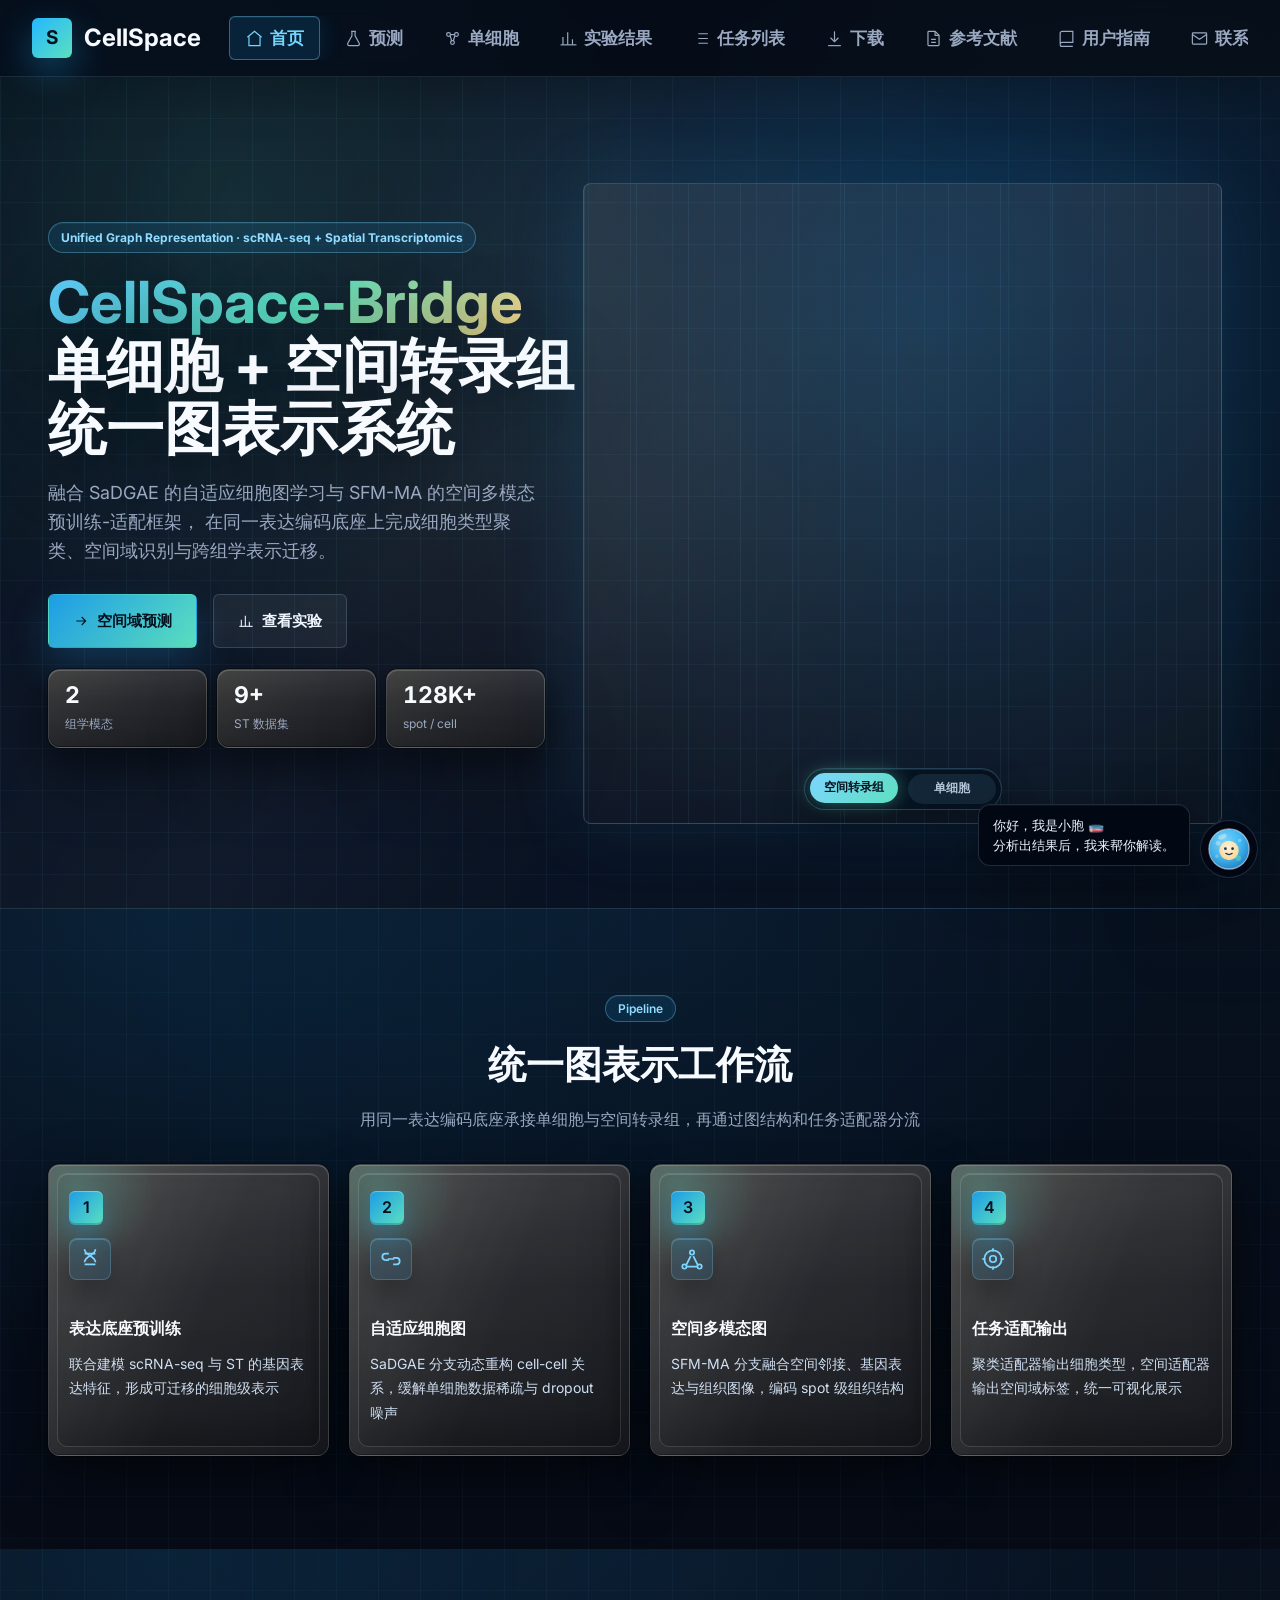
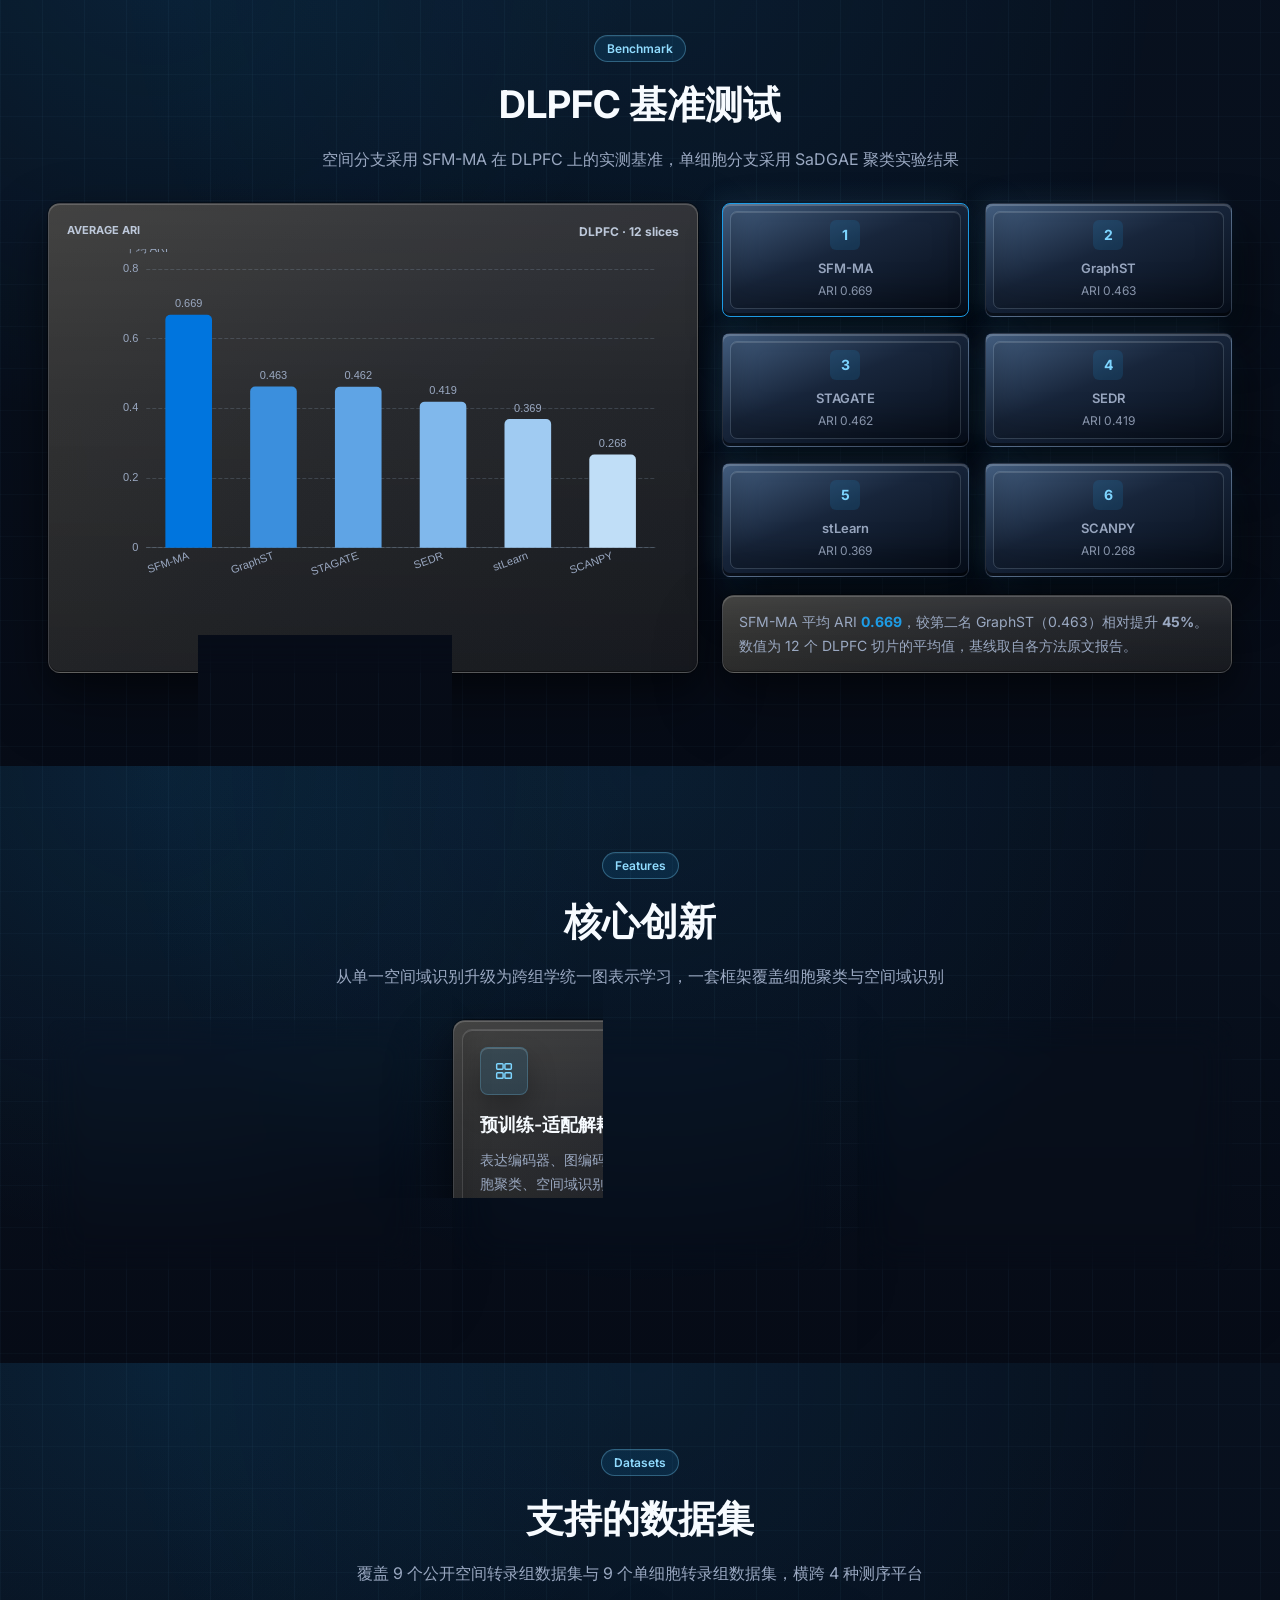
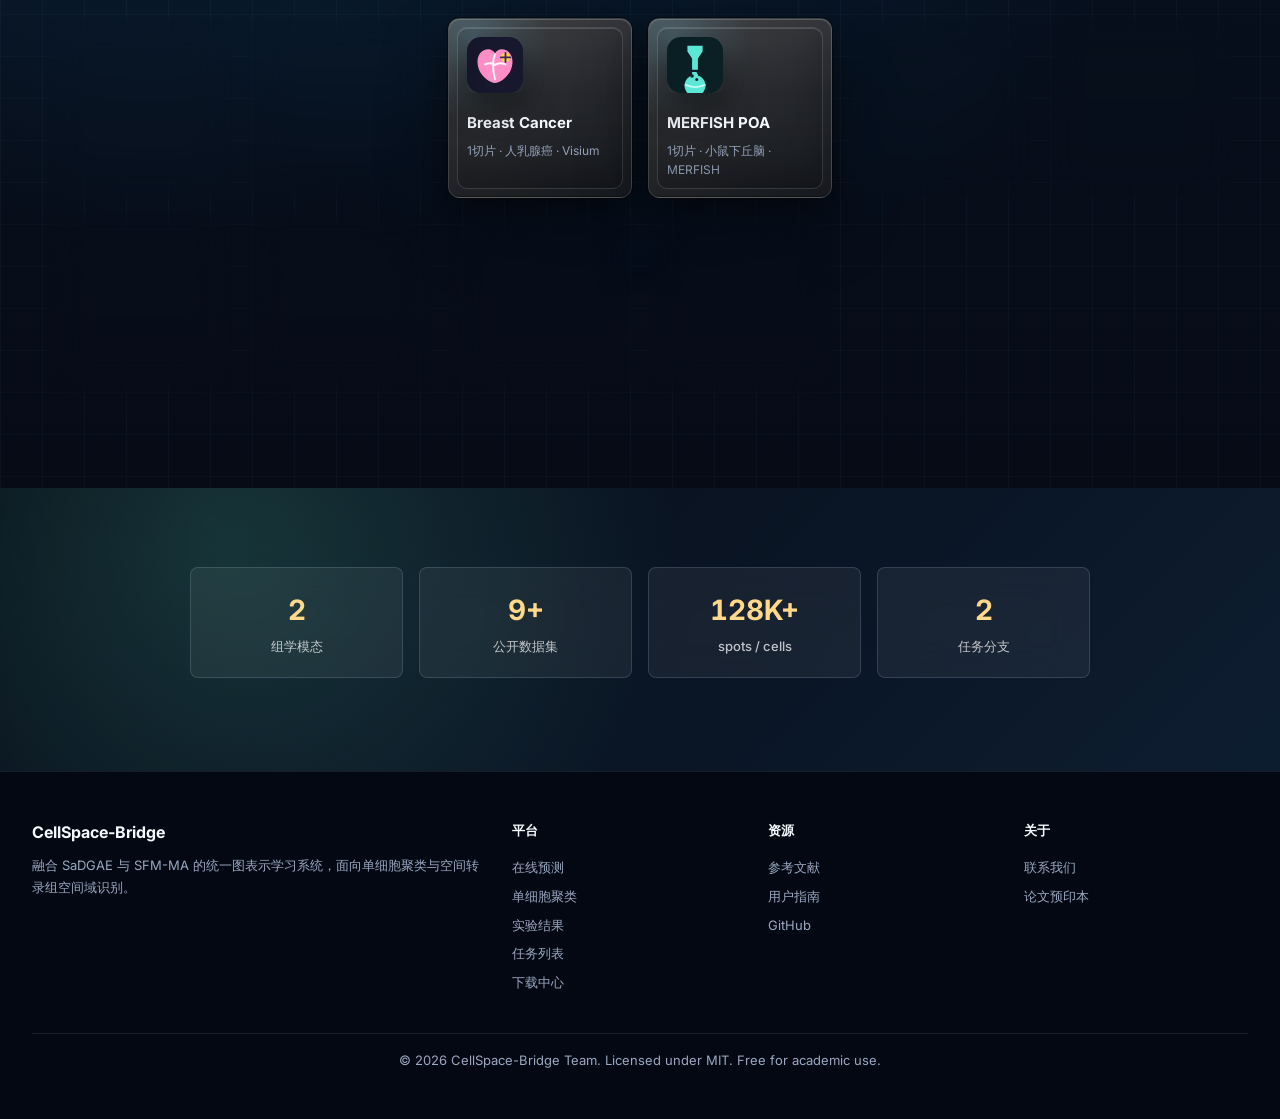
==== commit c5a632fd: "提示文案面向访客：无可视化方法说明与错误兜底不再暴露构建细节 Co-Authored-By: Claude <noreply@anthropic.com>" ====
--- a/index.html
+++ b/index.html
@@ -414,7 +414,7 @@
     }
   }).catch(function () {
     document.getElementById('benchmarkNote').textContent =
-      '基准数据尚未生成，请运行 python web/build_web_data.py。';
+      '基准数据加载失败，请刷新页面重试。';
   });
 
   // 底部统计条：同样改为实测值
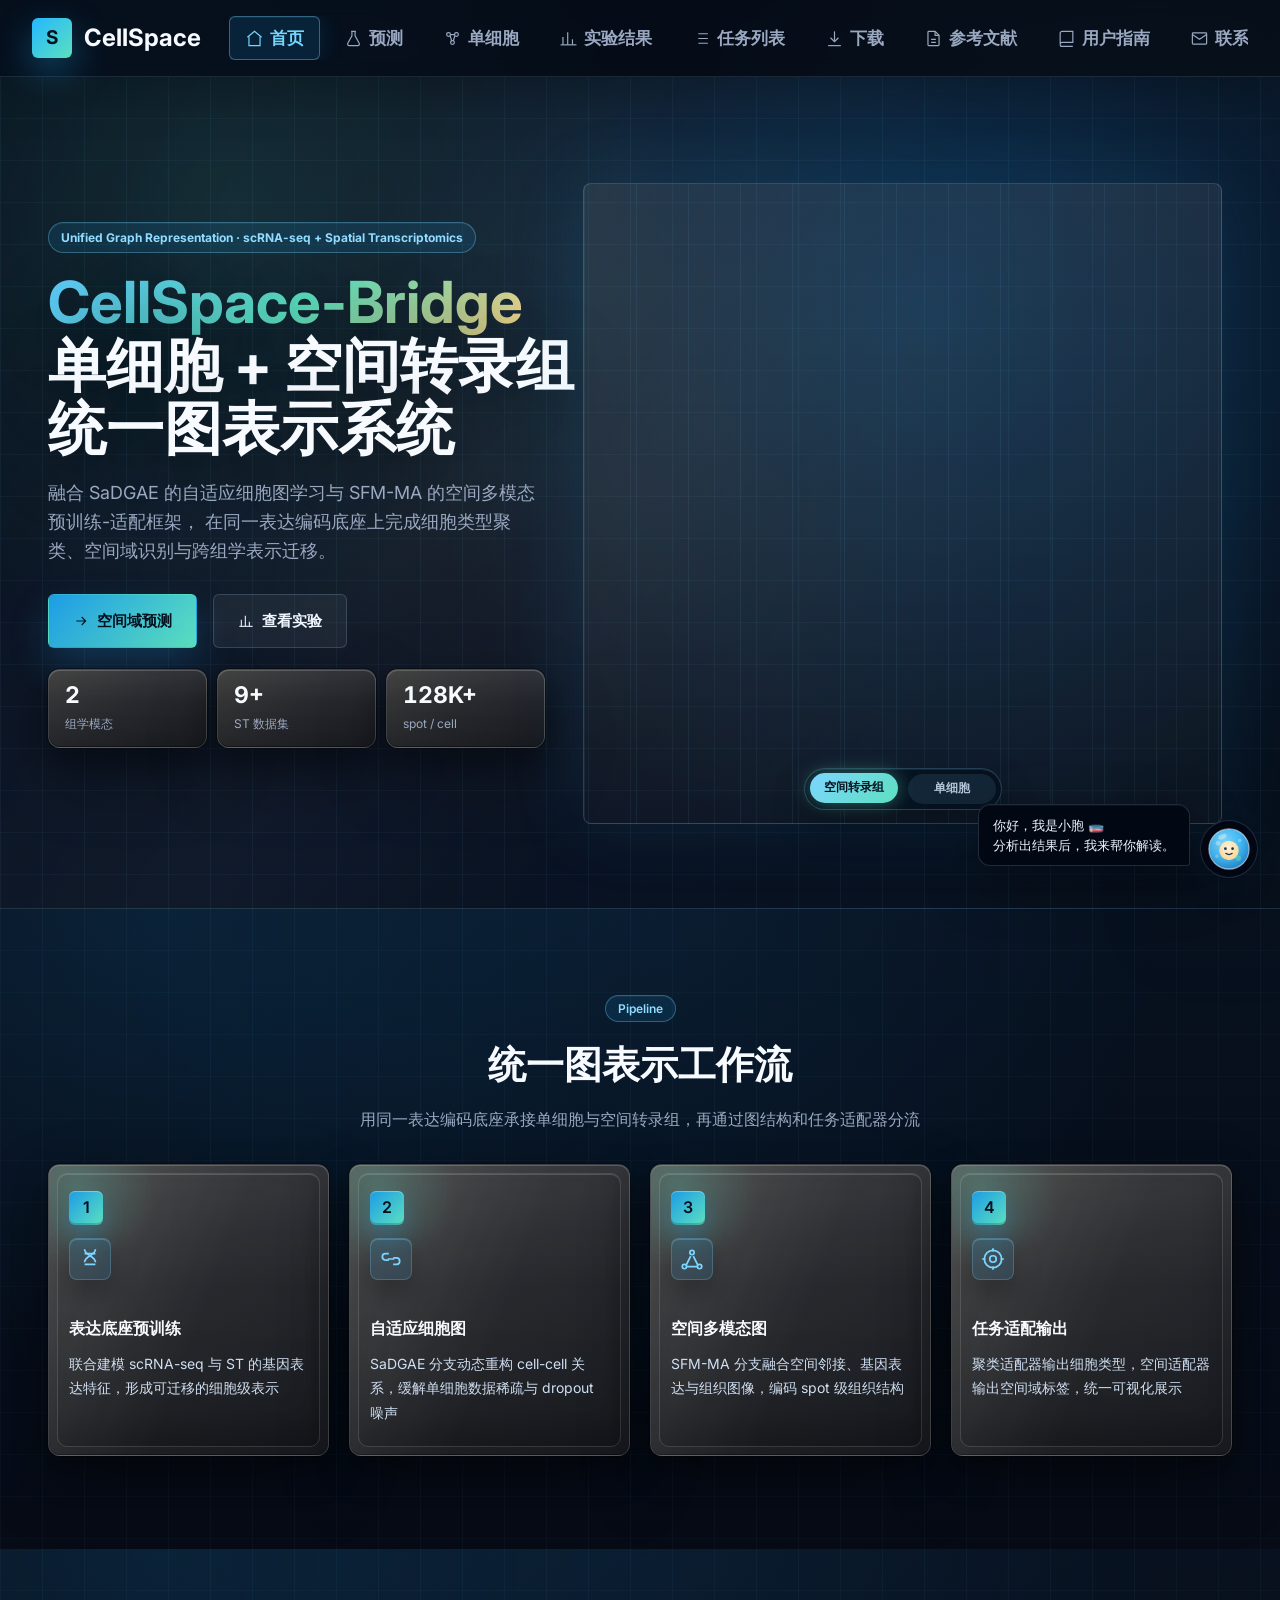
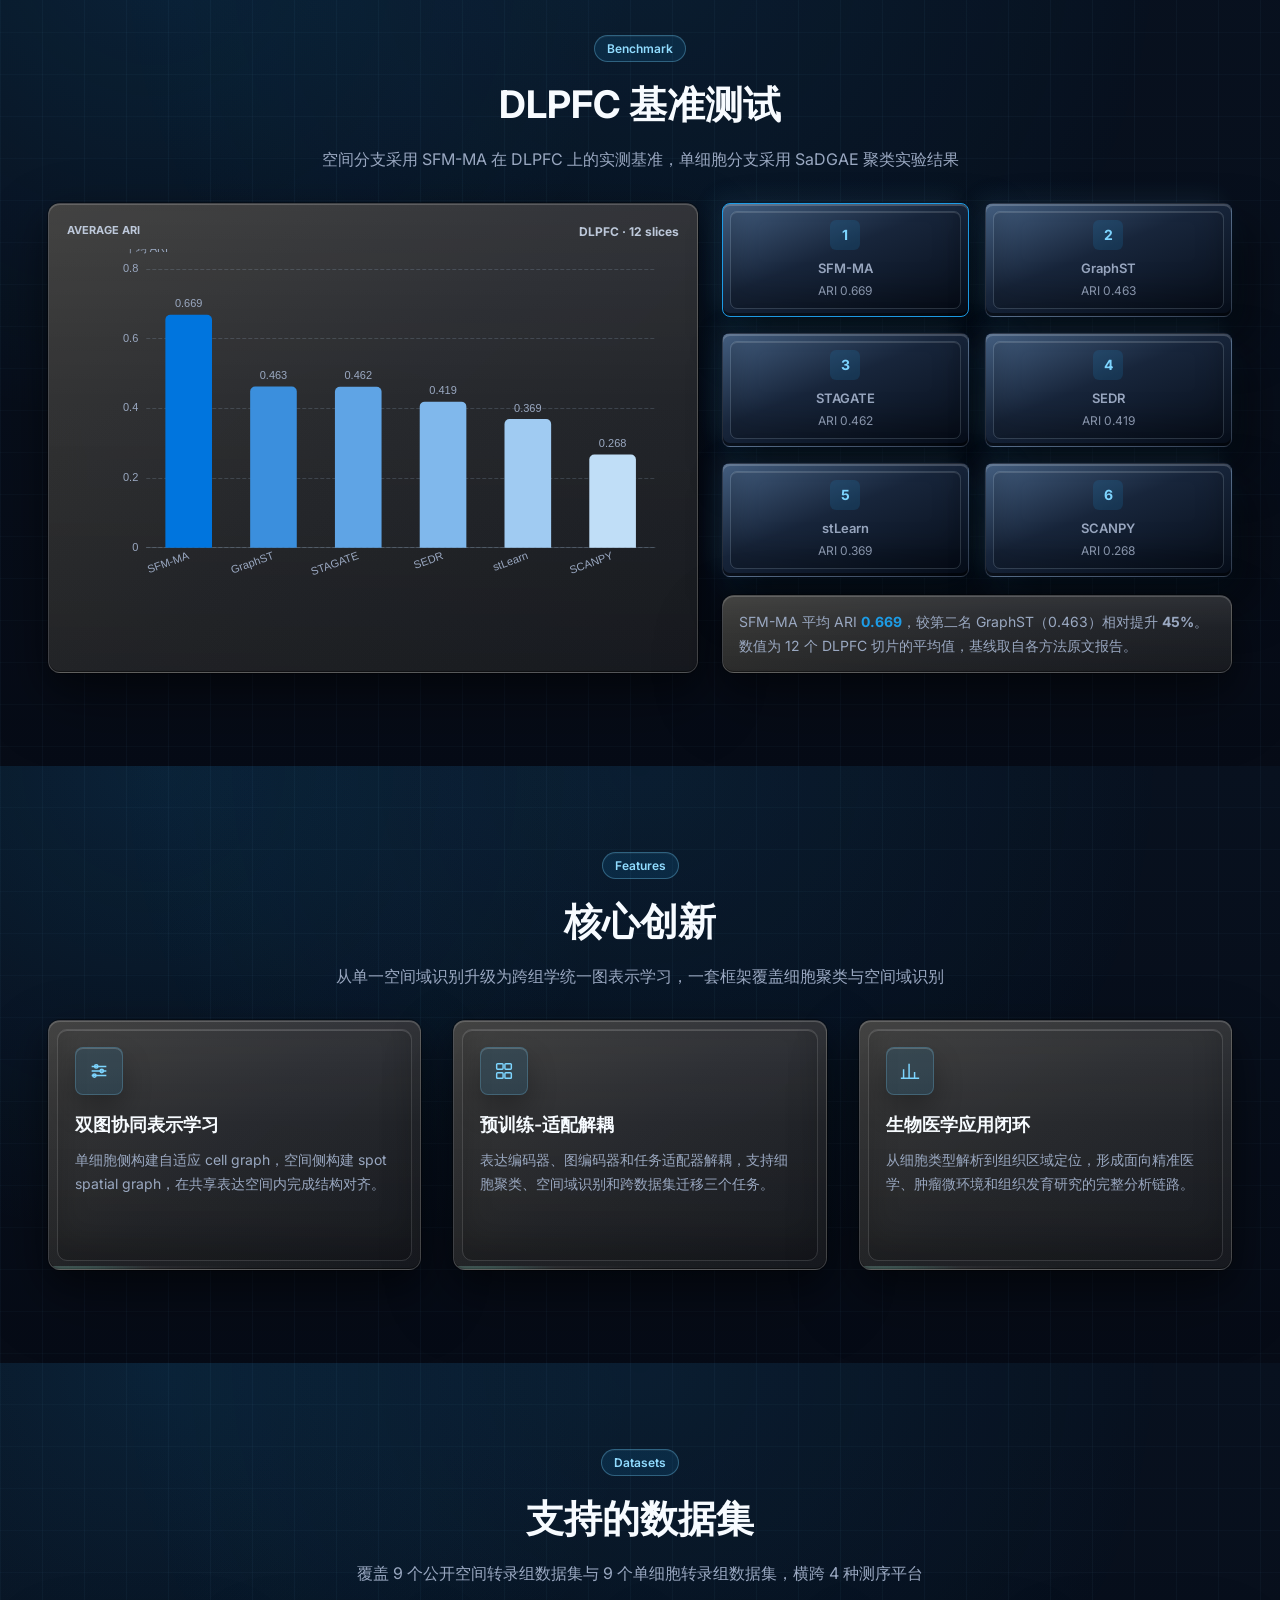
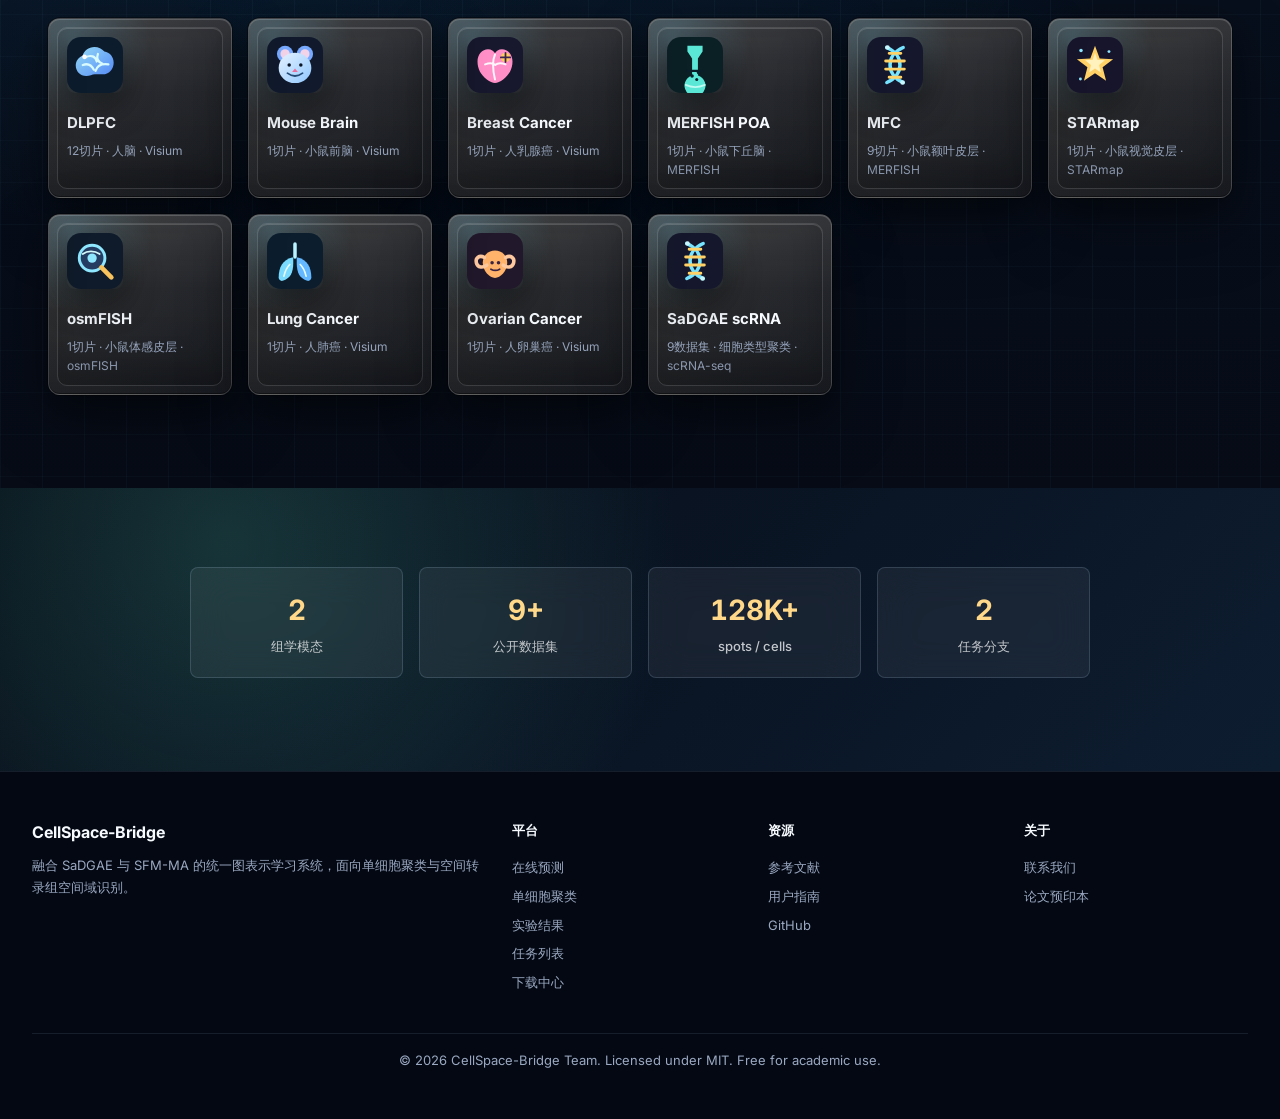
==== commit 431264df: "空间转录组框架图改用矢量 SVG，解决放大模糊 Co-Authored-By: Claude <noreply@anthropic.com>" ====
--- a/index.html
+++ b/index.html
@@ -88,7 +88,7 @@
             <strong>SFM-MA 空间转录组框架</strong>
           </div>
           <div class="framework-image-wrap">
-            <img src="static/figs/cellspace-spatial-framework.png" alt="SFM-MA spatial transcriptomics framework">
+            <img src="static/figs/cellspace-spatial-framework.svg" alt="SFM-MA spatial transcriptomics framework">
             <button type="button" class="framework-zoom-trigger" data-framework-zoom aria-label="放大查看 SFM-MA 空间转录组框架">
               <svg viewBox="0 0 24 24" width="17" height="17" fill="none" stroke="currentColor" stroke-width="1.8">
                 <circle cx="11" cy="11" r="6"></circle>
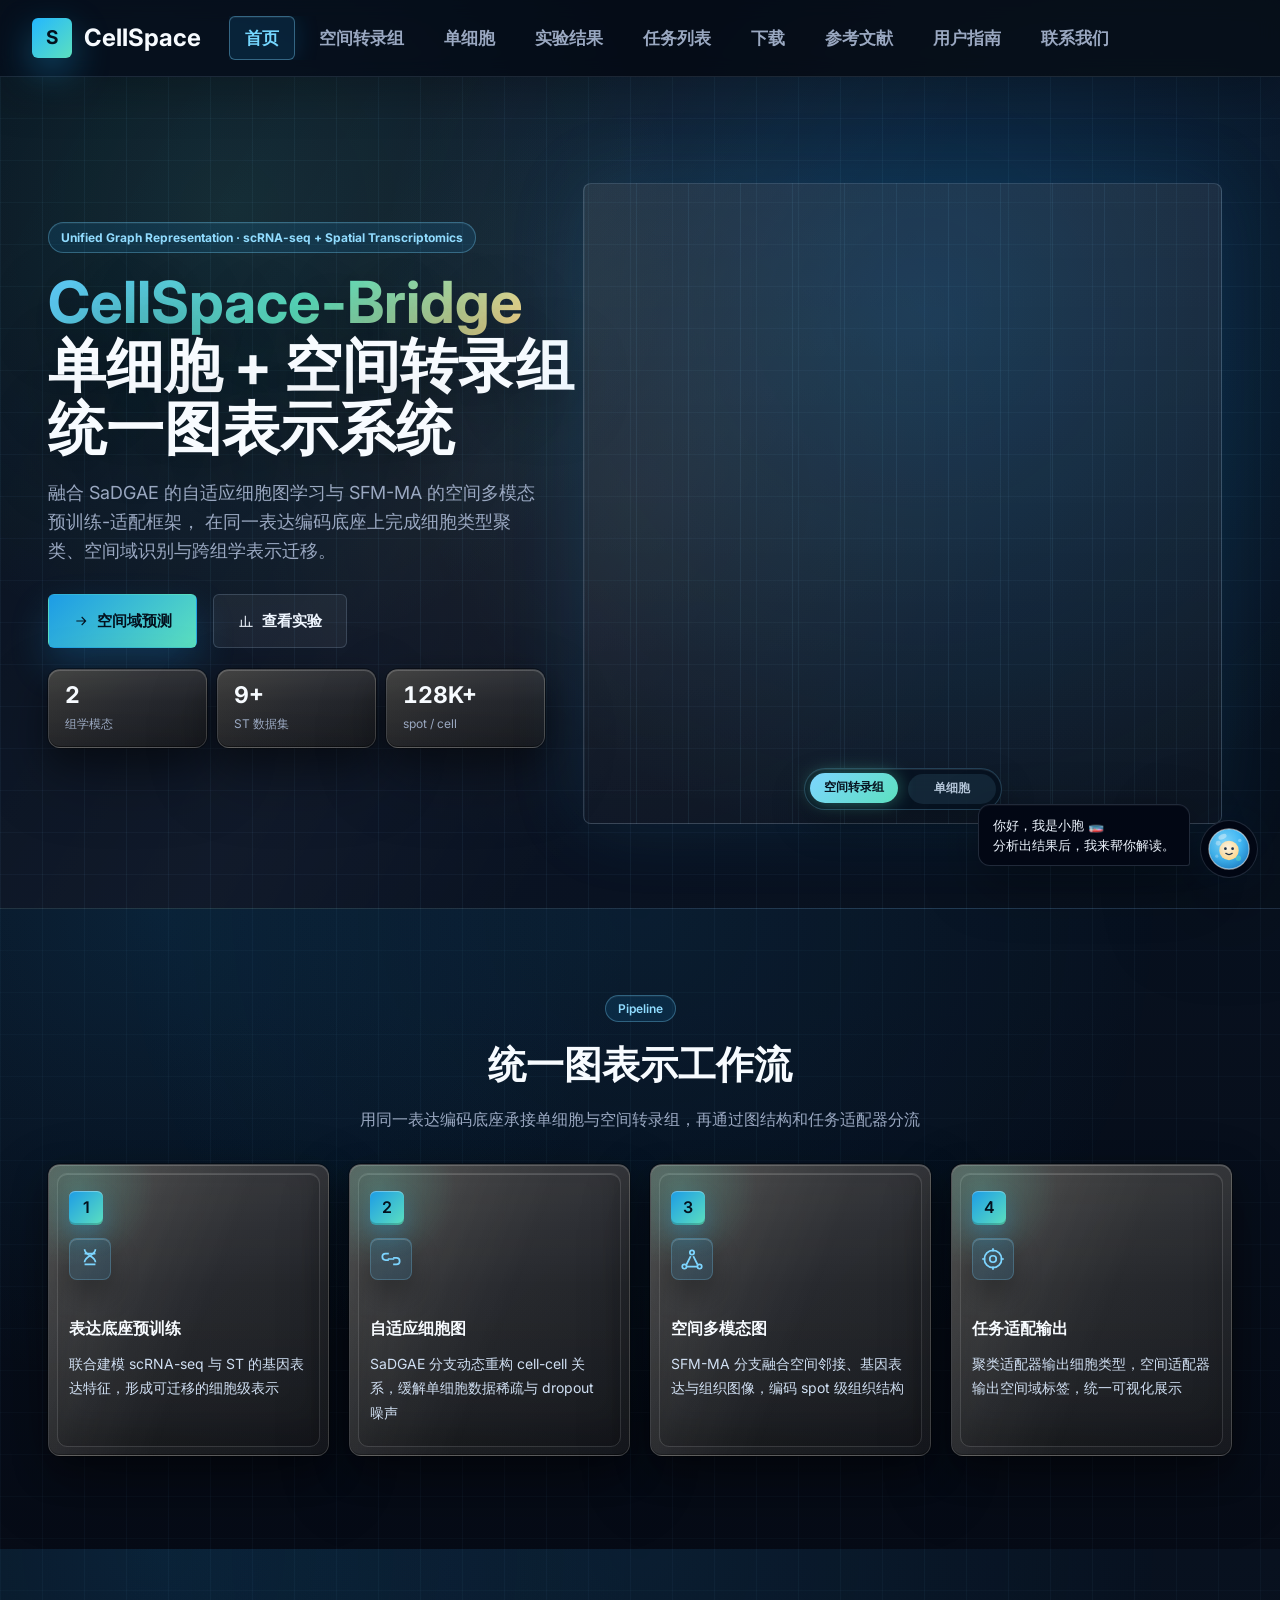
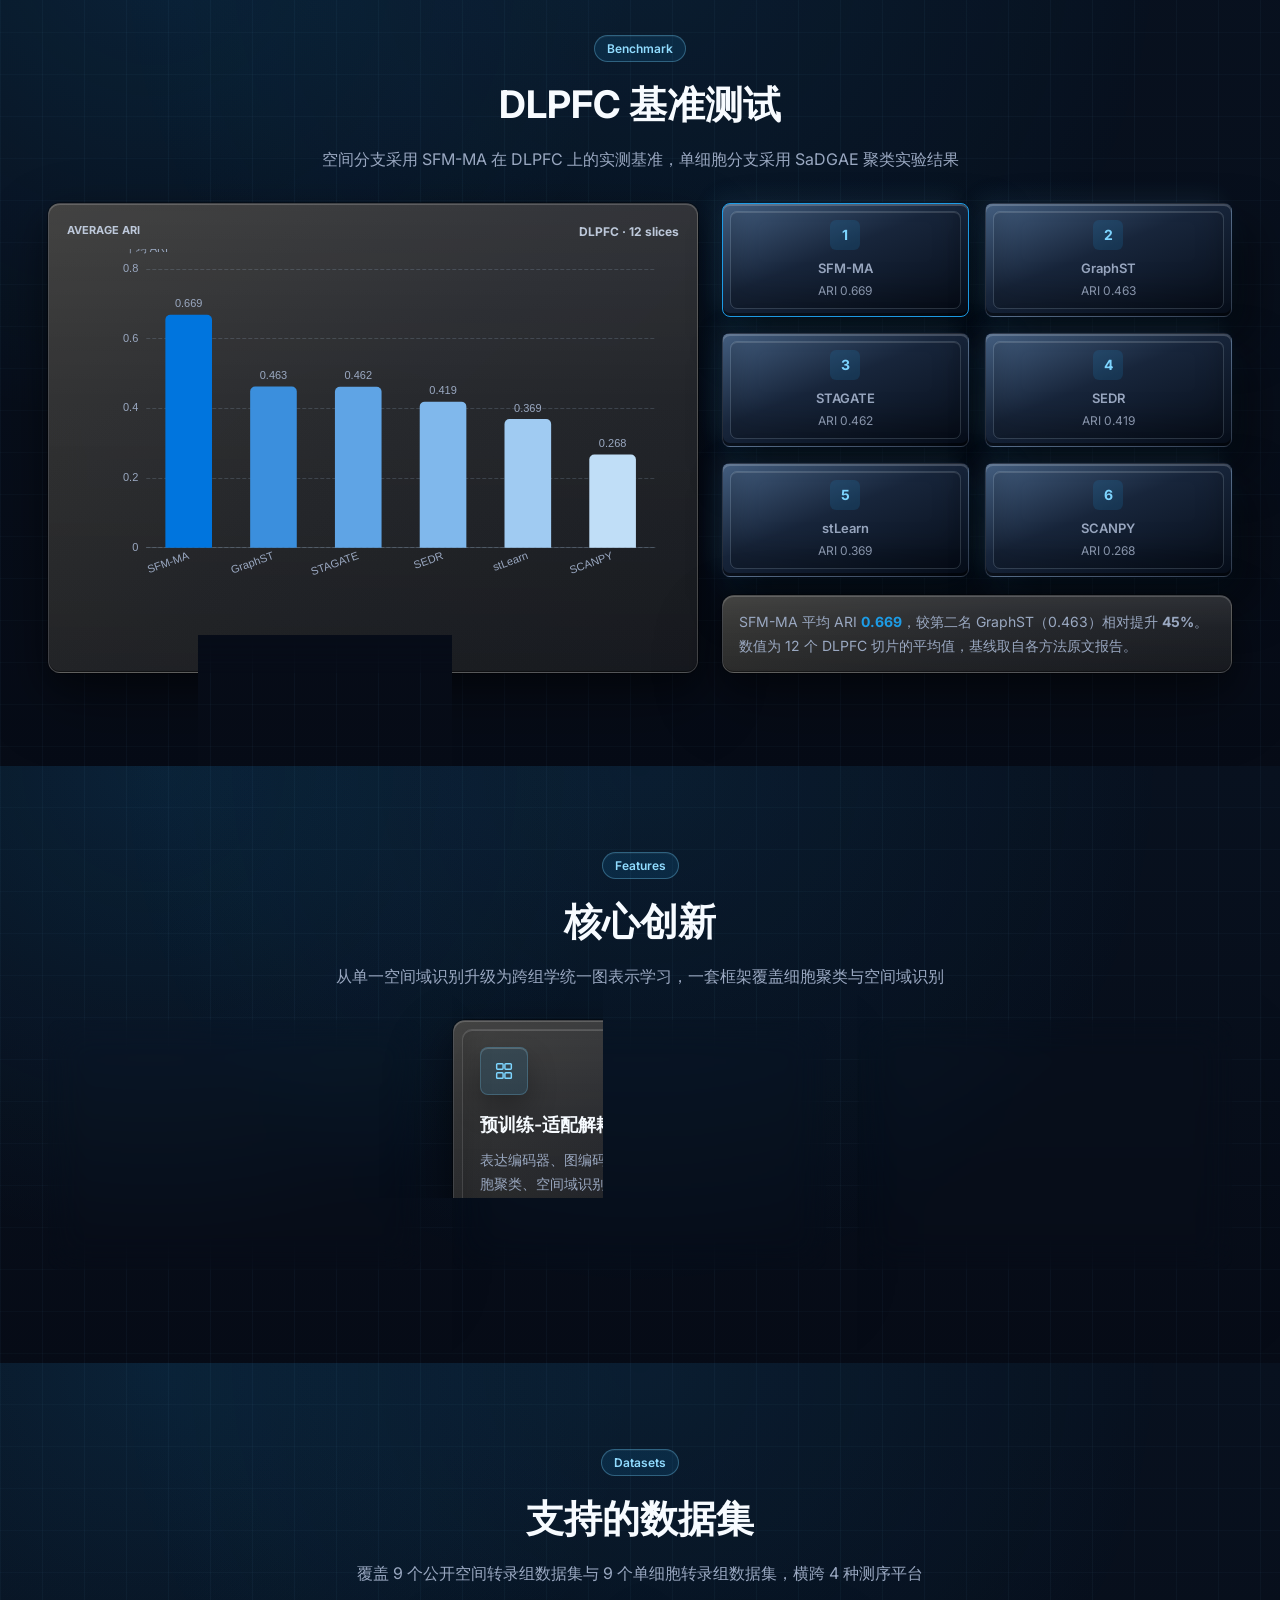
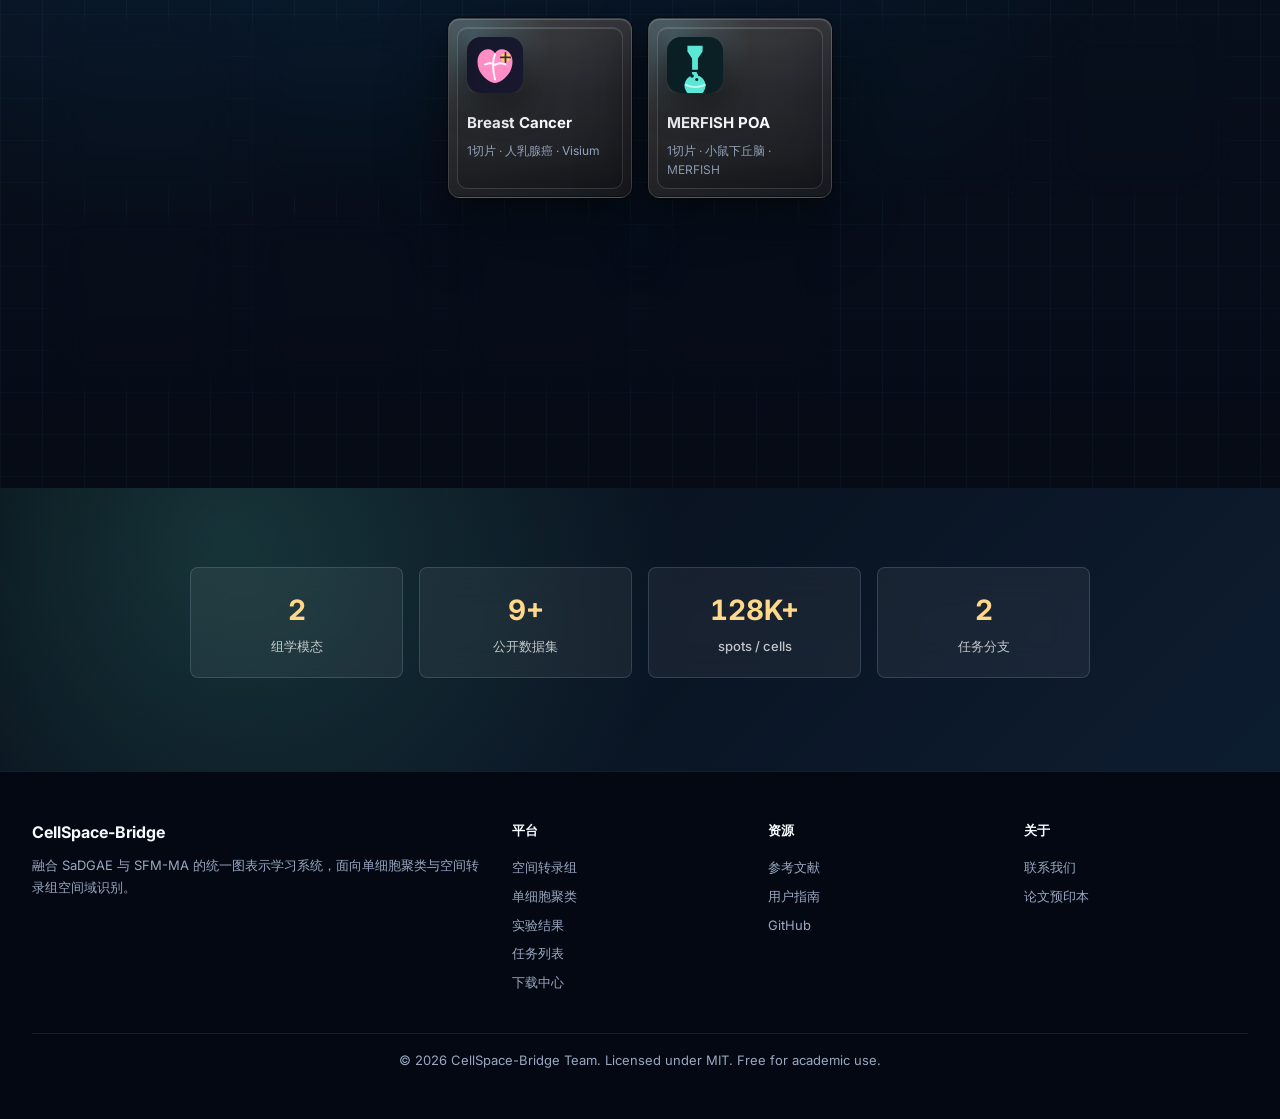
==== commit 000db225: "更新实验结果页：MERFISH 双粒度对比 + 导航重构 + 基因分析可视化 - 新增 /merfish 实验结果页（SFM-MA 空间域 vs SaDGAE 细胞类型两种粒度） - 加 marker" ====
--- a/index.html
+++ b/index.html
@@ -27,13 +27,13 @@
         <span class="nav-icon"><svg viewBox="0 0 24 24" fill="none" stroke="currentColor" stroke-width="1.5"><path d="M3 10.5 12 3l9 7.5"/><path d="M5 9.5V21h14V9.5"/></svg></span>首页
       </a>
       <a href="predict.html" class="nav-link ">
-        <span class="nav-icon"><svg viewBox="0 0 24 24" fill="none" stroke="currentColor" stroke-width="1.5"><path d="M9 3h6M10 3v5.5L4.8 18a2 2 0 0 0 1.8 3h10.8a2 2 0 0 0 1.8-3L14 8.5V3"/></svg></span>预测
+        <span class="nav-icon"><svg viewBox="0 0 24 24" fill="none" stroke="currentColor" stroke-width="1.5"><path d="M9 3h6M10 3v5.5L4.8 18a2 2 0 0 0 1.8 3h10.8a2 2 0 0 0 1.8-3L14 8.5V3"/></svg></span>空间转录组
       </a>
       <a href="singlecell.html" class="nav-link ">
         <span class="nav-icon"><svg viewBox="0 0 24 24" fill="none" stroke="currentColor" stroke-width="1.5"><circle cx="7" cy="7" r="2.4"/><circle cx="17" cy="7" r="2.4"/><circle cx="12" cy="17" r="2.4"/><path d="M9 8.5 11 15M15 8.5 13 15M9.2 7h5.6"/></svg></span>单细胞
       </a>
-      <a href="experiments.html" class="nav-link ">
-        <span class="nav-icon"><svg viewBox="0 0 24 24" fill="none" stroke="currentColor" stroke-width="1.5"><path d="M5 20V10M11 20V4M17 20v-7"/><path d="M2 20h20"/></svg></span>实验结果
+      <a href="merfish.html" class="nav-link ">
+        <span class="nav-icon"><svg viewBox="0 0 24 24" fill="none" stroke="currentColor" stroke-width="1.5"><path d="M4 19.5A2.5 2.5 0 0 1 6.5 17H20"/><path d="M6.5 2H20v20H6.5A2.5 2.5 0 0 1 4 19.5v-15A2.5 2.5 0 0 1 6.5 2z"/><path d="M9 7h6M9 11h6M9 15h4"/></svg></span>实验结果
       </a>
       <a href="tasks.html" class="nav-link ">
         <span class="nav-icon"><svg viewBox="0 0 24 24" fill="none" stroke="currentColor" stroke-width="1.5"><path d="M8 6h12M8 12h12M8 18h12"/><path d="M3.5 6h.01M3.5 12h.01M3.5 18h.01"/></svg></span>任务列表
@@ -72,7 +72,7 @@
       </p>
       <div class="hero-actions">
         <a href="predict.html" class="btn btn-primary btn-lg"><svg viewBox="0 0 24 24" width="16" height="16" fill="none" stroke="currentColor" stroke-width="1.6"><path d="M5 12h14M13 6l6 6-6 6"/></svg>空间域预测</a>
-        <a href="experiments.html" class="btn btn-secondary btn-lg"><svg viewBox="0 0 24 24" width="16" height="16" fill="none" stroke="currentColor" stroke-width="1.6"><path d="M5 20V10M11 20V4M17 20v-7"/><path d="M2 20h20"/></svg>查看实验</a>
+        <a href="merfish.html" class="btn btn-secondary btn-lg"><svg viewBox="0 0 24 24" width="16" height="16" fill="none" stroke="currentColor" stroke-width="1.6"><path d="M5 20V10M11 20V4M17 20v-7"/><path d="M2 20h20"/></svg>查看实验</a>
       </div>
       <div class="hero-metrics" aria-label="CellSpace-Bridge overview">
         <div><b>2</b><span>组学模态</span></div>
@@ -447,9 +447,9 @@
     </div>
     <div class="footer-col">
       <h5>平台</h5>
-      <a href="predict.html">在线预测</a>
+      <a href="predict.html">空间转录组</a>
       <a href="singlecell.html">单细胞聚类</a>
-      <a href="experiments.html">实验结果</a>
+      <a href="merfish.html">实验结果</a>
       <a href="tasks.html">任务列表</a>
       <a href="download.html">下载中心</a>
     </div>
--- a/static/css/style.css
+++ b/static/css/style.css
@@ -111,7 +111,7 @@
   display: flex;
   align-items: center;
   height: 64px;
-  gap: var(--space-xl);
+  gap: var(--space-md);
 }
 
 .navbar-logo {
@@ -141,7 +141,7 @@
 .navbar-links {
   display: flex;
   align-items: center;
-  gap: 4px;
+  gap: 2px;
   flex: 1;
   overflow-x: auto;
   scrollbar-width: none;
@@ -152,11 +152,11 @@
 .navbar-links a {
   display: inline-flex;
   align-items: center;
-  gap: 6px;
-  padding: 7px 12px;
+  gap: 5px;
+  padding: 6px 10px;
   border-radius: var(--radius-sm);
   color: var(--gray-500);
-  font-size: 14px;
+  font-size: 13px;
   font-weight: 500;
   white-space: nowrap;
   transition: var(--transition);
@@ -173,7 +173,7 @@
   font-weight: 600;
 }
 
-.navbar-links a .nav-icon { display: inline-flex; align-items: center; }
+.navbar-links a .nav-icon { display: none; }
 .navbar-links a .nav-icon svg { width: 16px; height: 16px; }
 
 .navbar-right {
@@ -523,6 +523,32 @@
   font-size: 13px;
   color: var(--gray-500);
   font-weight: 500;
+}
+
+/* 跨模型对比（MERFISH 页）：SFM-MA vs SaDGAE 指标块 */
+.model-metric-block {
+  border: 1px solid var(--border);
+  border-radius: var(--radius);
+  padding: var(--space-md);
+  box-shadow: var(--shadow-card);
+}
+.model-metric-block.sfm { background: var(--primary-100); }
+.model-metric-block.sad { background: var(--success-bg); }
+.model-metric-title {
+  display: flex;
+  align-items: center;
+  gap: 8px;
+  font-size: 13px;
+  font-weight: 600;
+  color: var(--gray-700);
+  margin-bottom: var(--space-md);
+}
+.model-dot {
+  width: 9px;
+  height: 9px;
+  border-radius: 50%;
+  display: inline-block;
+  flex: none;
 }
 
 /* ==========================================================
